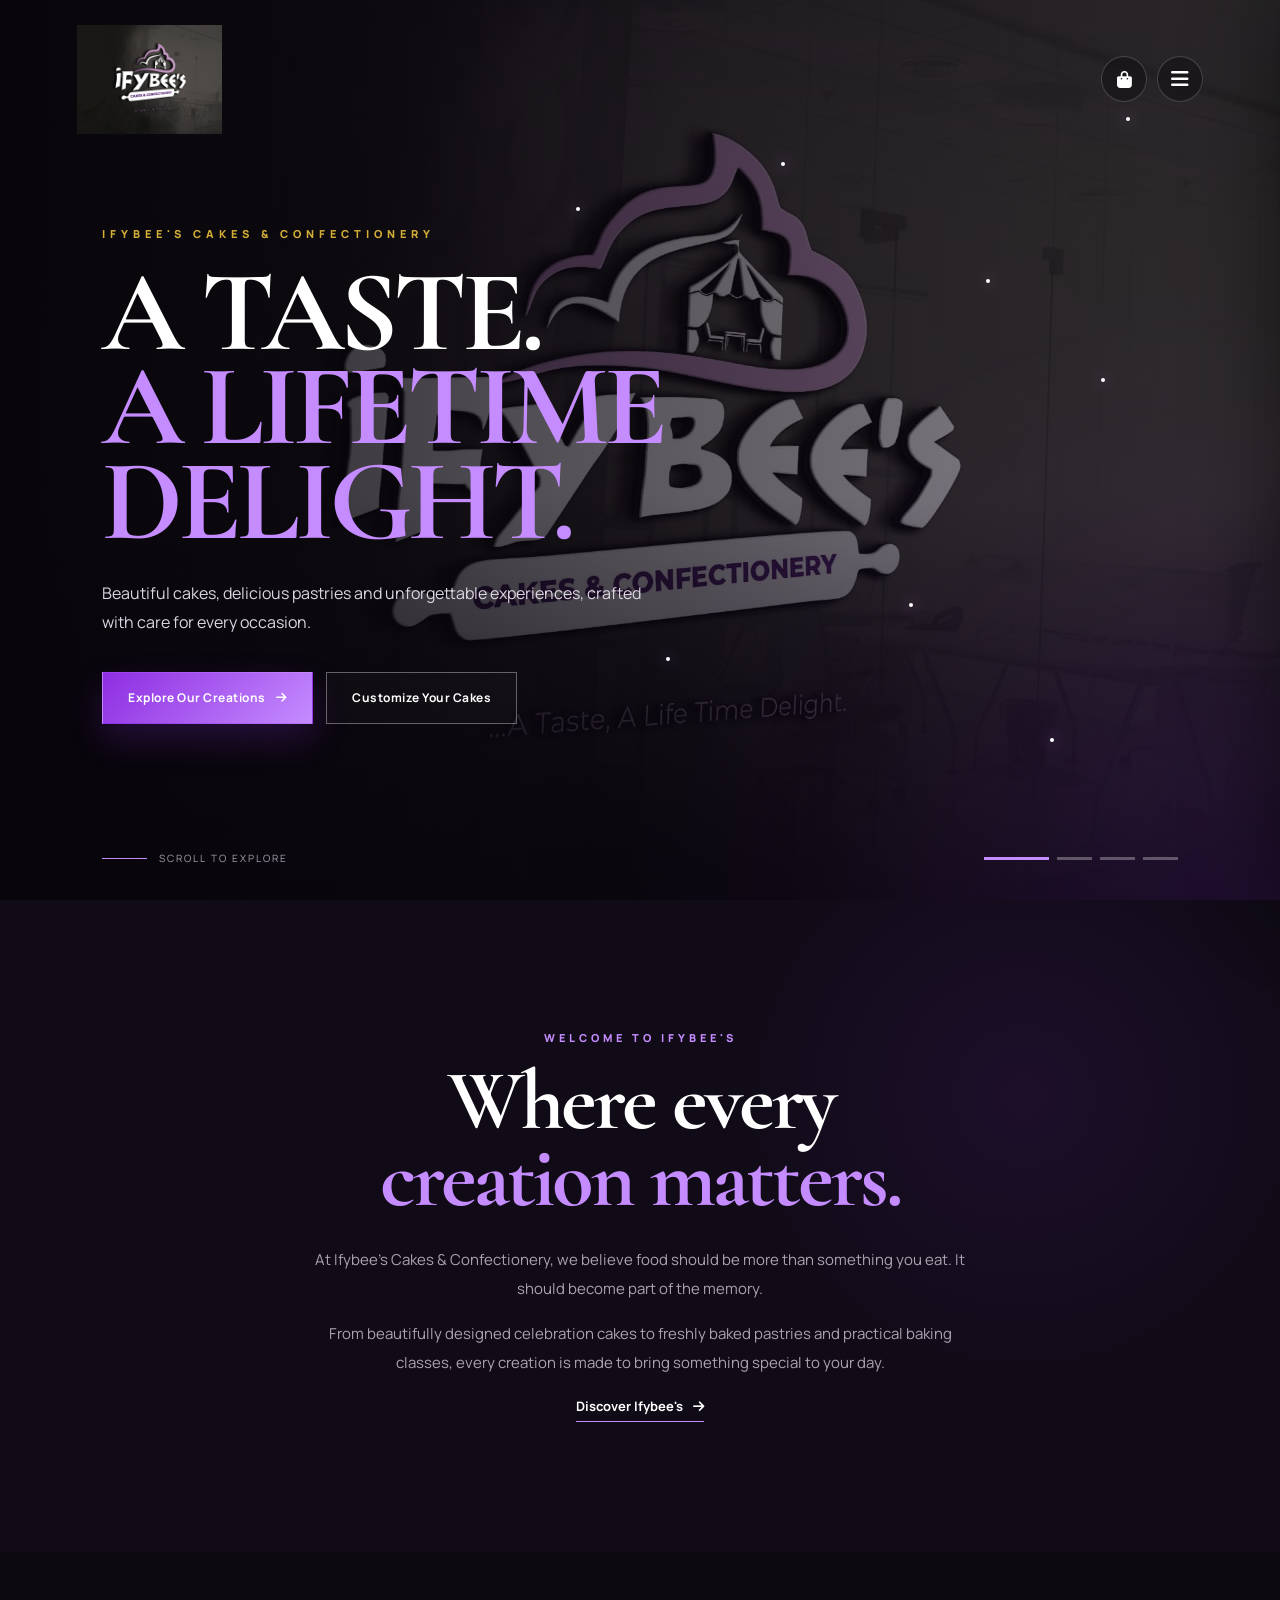
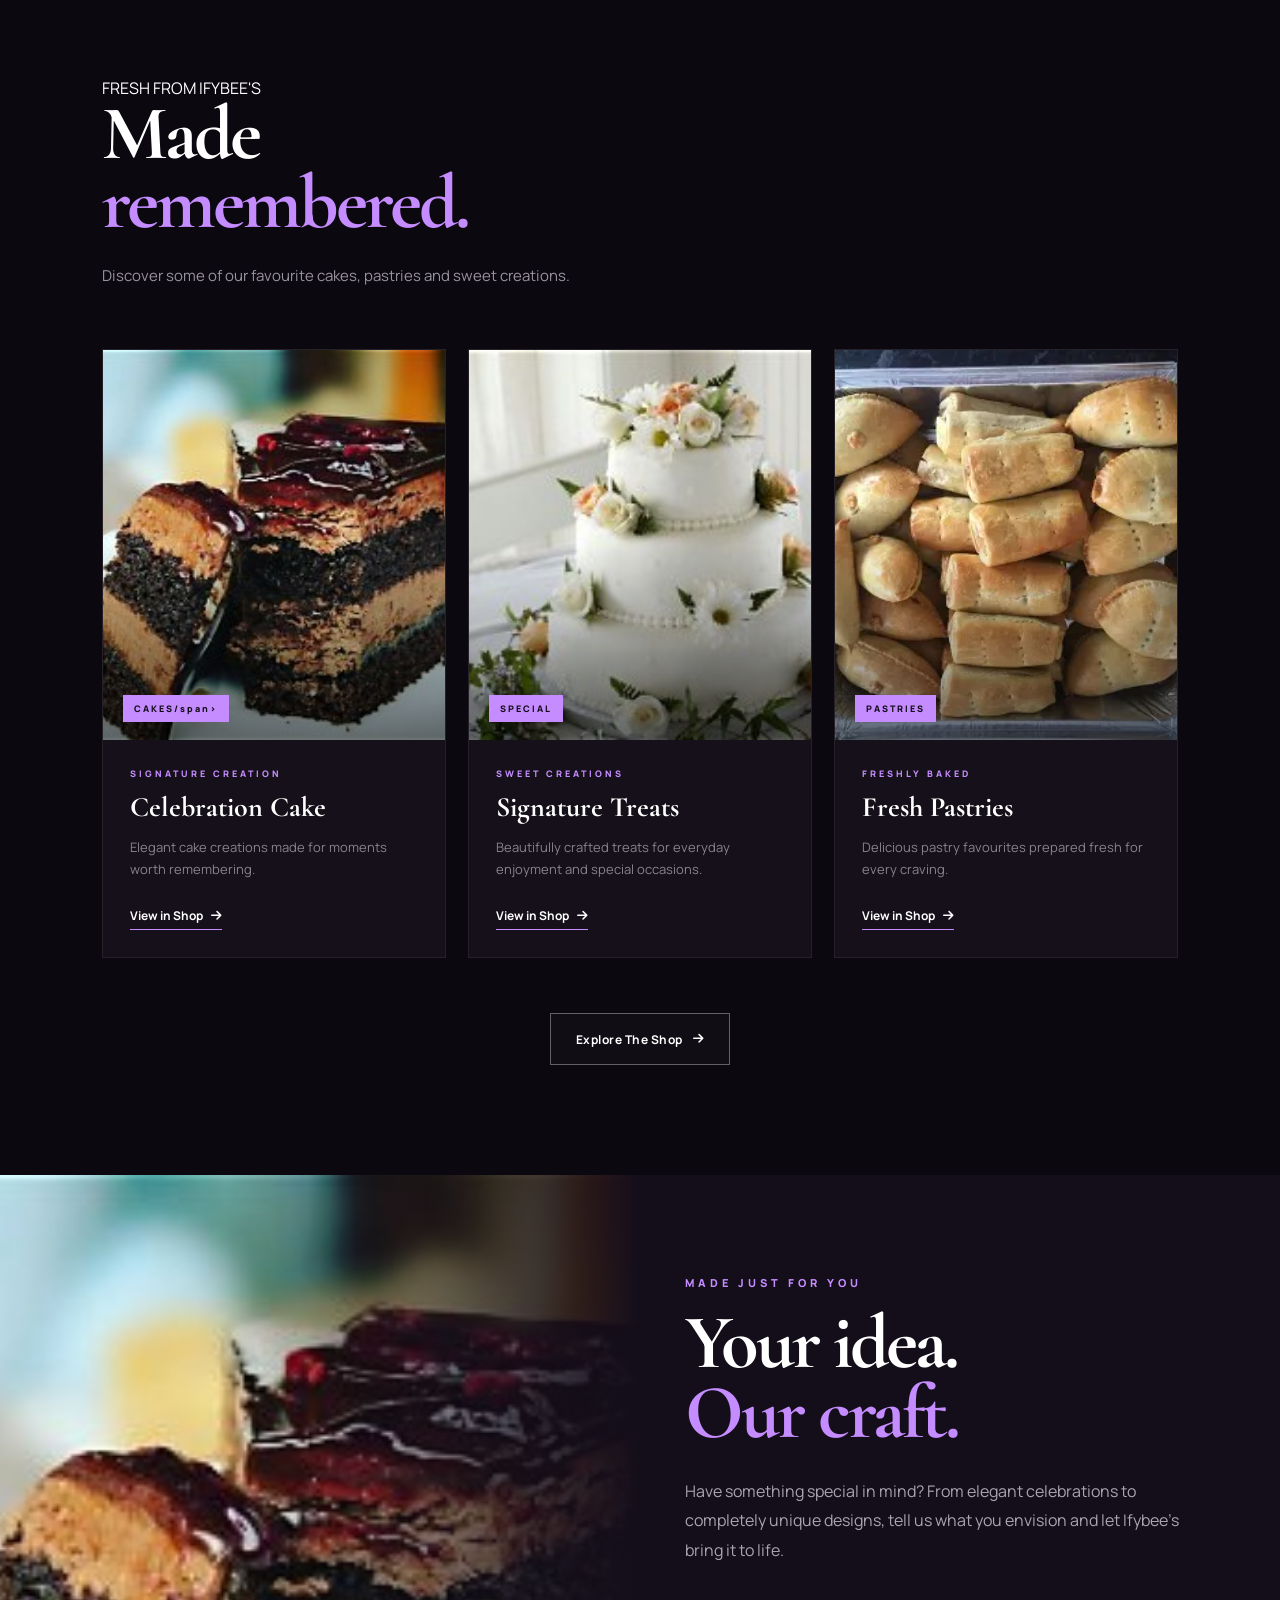
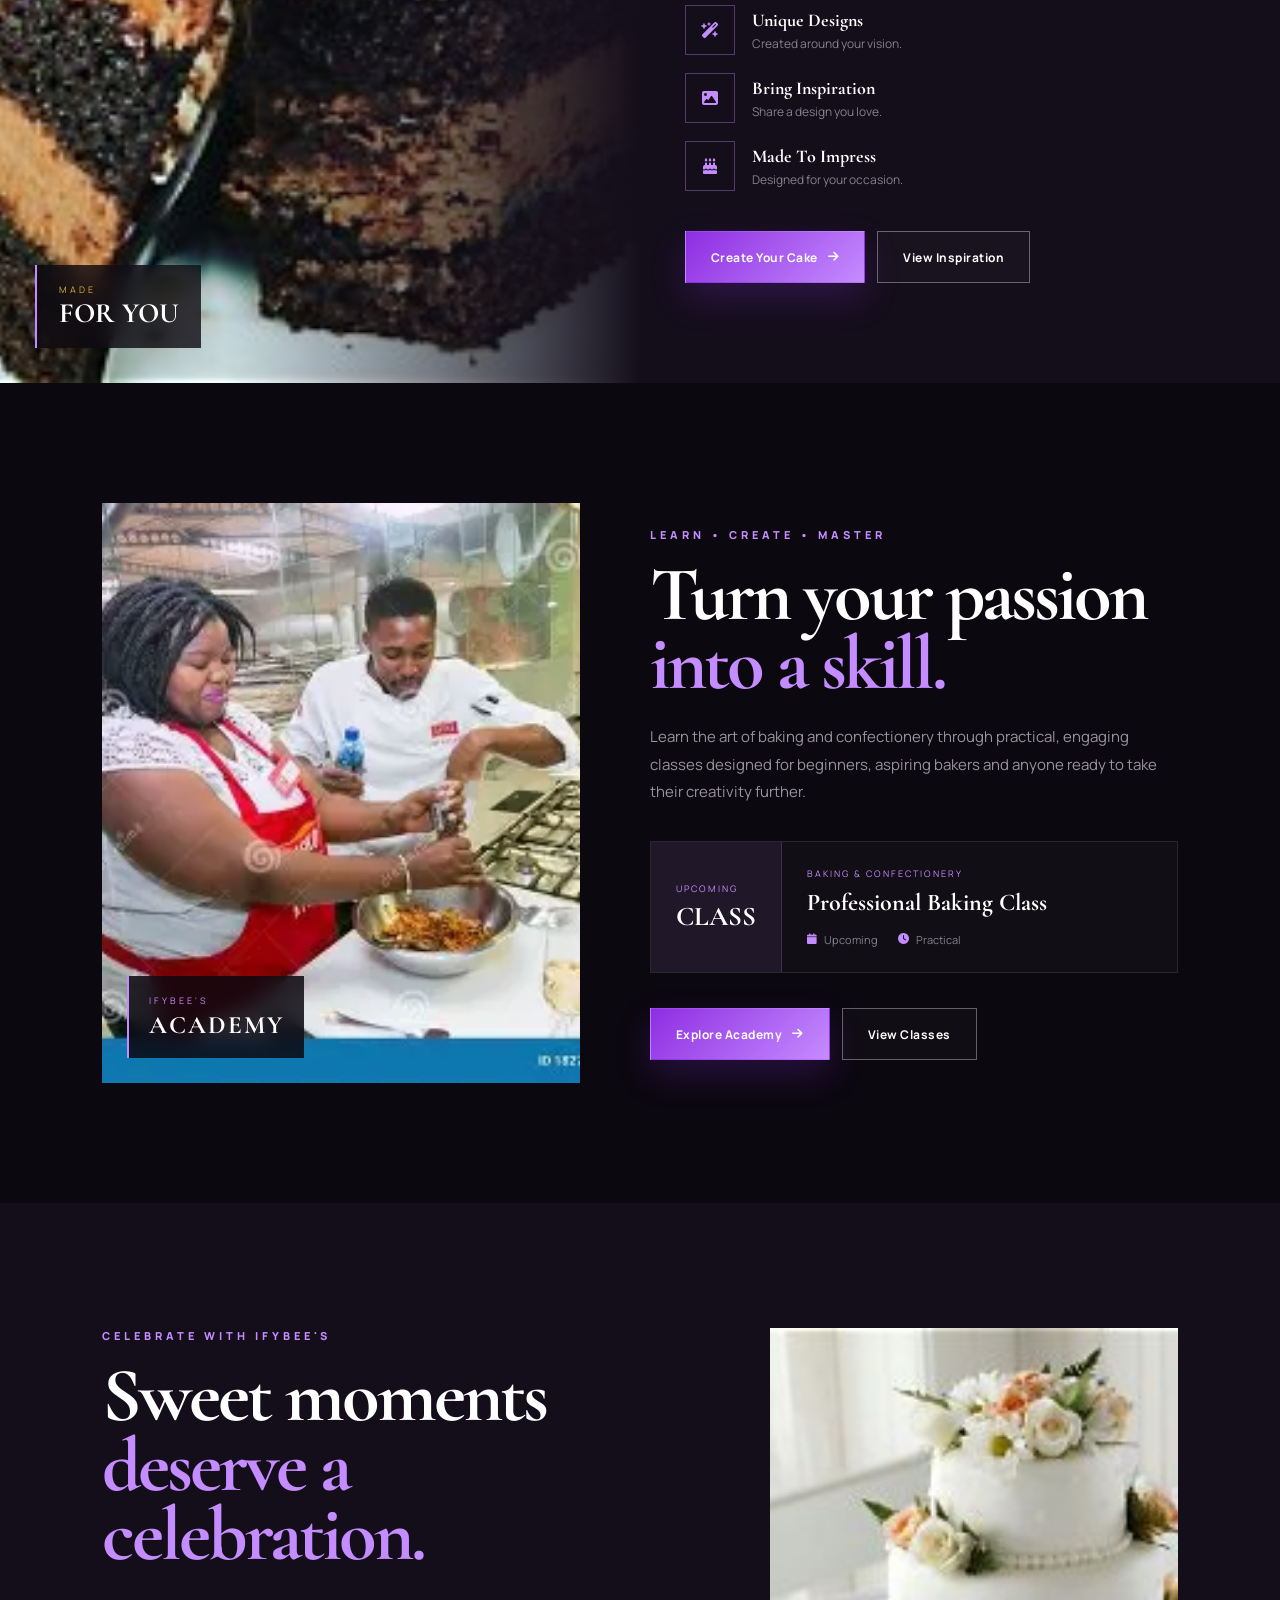
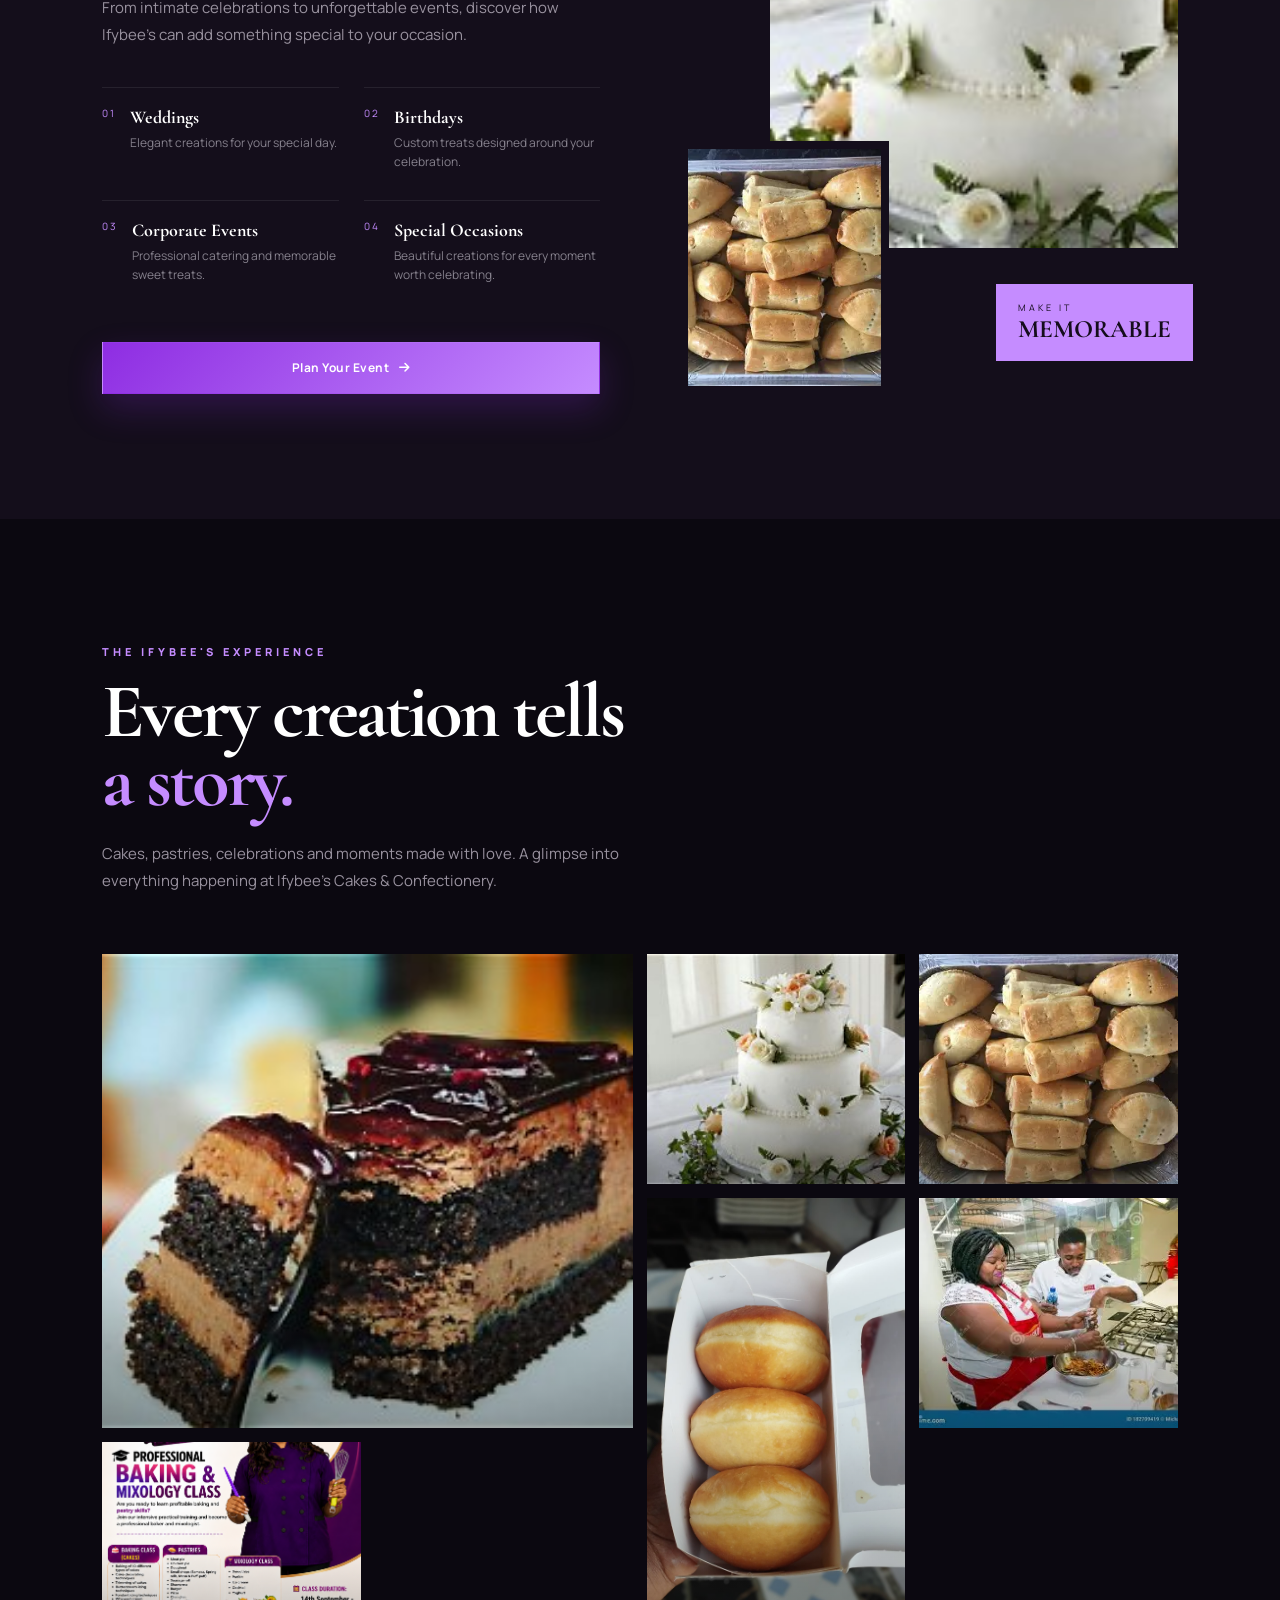
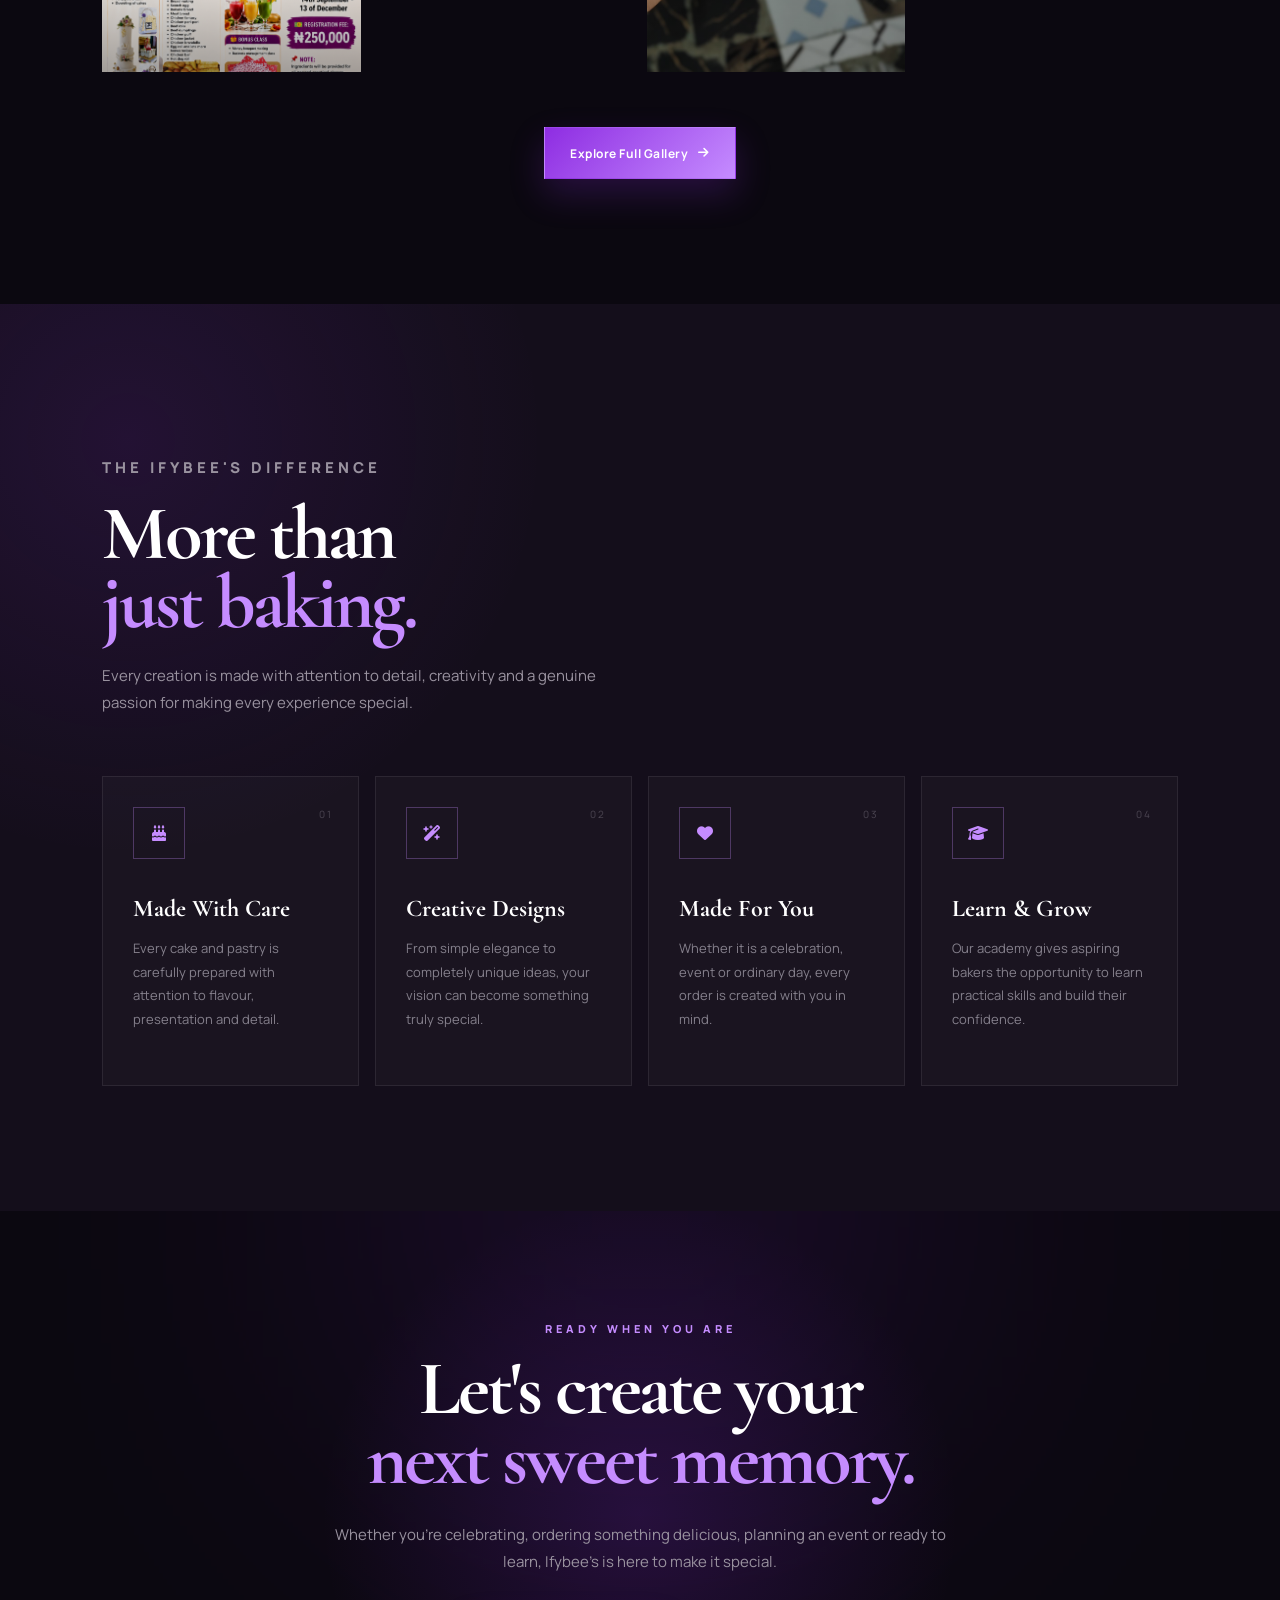
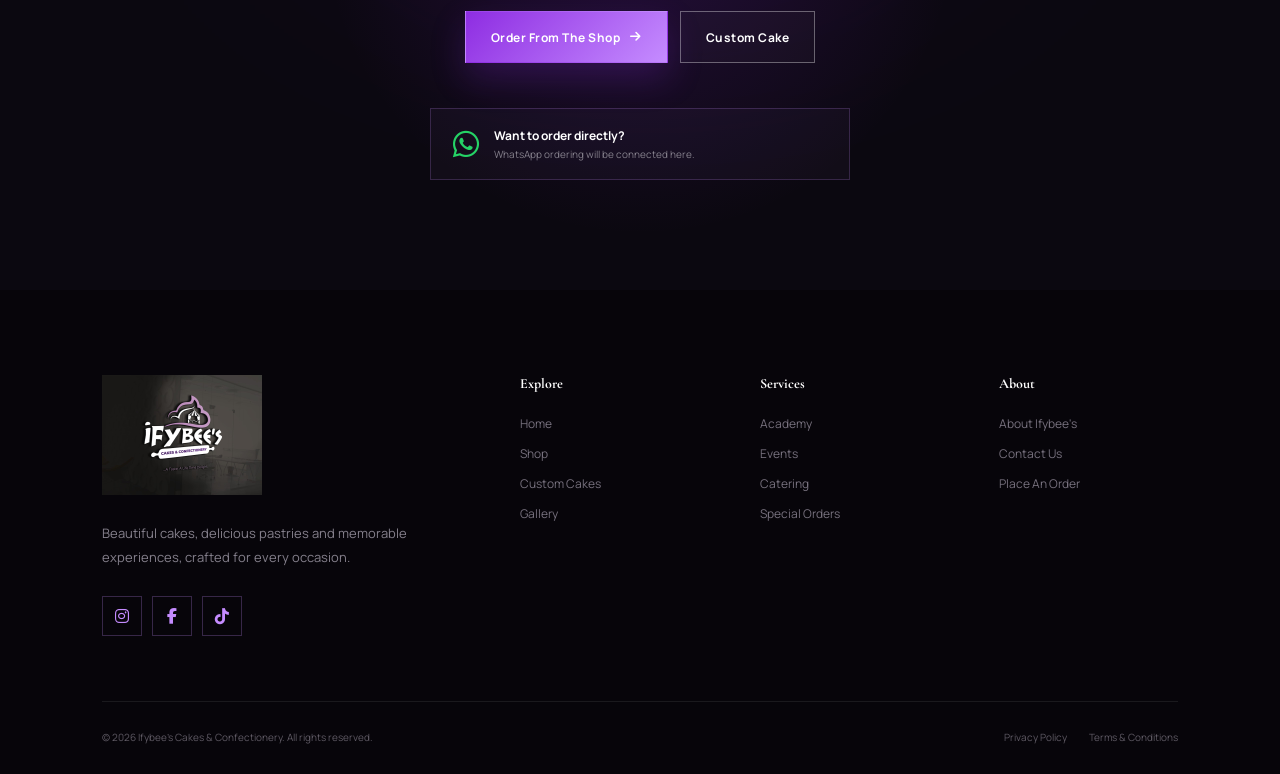
==== index.html @ c3cdbb38 "Update structural arrangemet of ifybee cakes website" ====
<!DOCTYPE html>
<html lang="en">

<head>
    <meta charset="UTF-8">
    <meta name="viewport" content="width=device-width, initial-scale=1.0">

    <meta name="description"
        content="Ifybee's Cakes & Confectionery — beautiful cakes, pastries, custom creations, events and baking education.">

    <title>Ifybee's Cakes & Confectionery</title>

    <link rel="preconnect" href="https://fonts.googleapis.com">
    <link rel="preconnect" href="https://fonts.gstatic.com" crossorigin>

    <link
        href="https://fonts.googleapis.com/css2?family=Cormorant+Garamond:wght@500;600;700&family=Manrope:wght@400;500;600;700;800&display=swap"
        rel="stylesheet">

    <link rel="stylesheet" href="https://cdnjs.cloudflare.com/ajax/libs/font-awesome/6.5.2/css/all.min.css">

    <link rel="stylesheet" href="../css/Homepage.css">
</head>

<body>

    <header class="navbar">

        <a href="Homepage.html" class="logo" aria-label="Ifybee's Cakes & Confectionery">
            <img src="../IMAGES/ifybeeslogo.jpg" alt="Ifybee's Cakes & Confectionery logo">
        </a>


        <div class="nav-actions">
            <button class="cart-button" type="button" aria-label="Shopping cart" title="Shopping cart">
                <i class="fa-solid fa-bag-shopping" aria-hidden="true">
                    


                </i>
            </button>

            <button class="menu-button" type="button" aria-label="Open navigation menu" aria-expanded="false"
                aria-controls="site-menu">
                <i class="fa-solid fa-bars" aria-hidden="true"></i>
            </button>

        </div>
    </header>


    <div class="menu-overlay" aria-hidden="true"></div>
    <aside class="side-menu" id="site-menu" aria-hidden="true">
        <div class="side-menu-header">
            <div>
                <span class="menu-small-title">IFYBEE'S</span>
                <span class="menu-title">MENU</span>
            </div>

            <button class="close-menu" type="button" aria-label="Close navigation menu">
                <i class="fa-solid fa-xmark" aria-hidden="true"></i>
            </button>

        </div>


        <nav class="side-menu-links" aria-label="Main navigation">

            <a href="shop.html">Shop</a>
            <a href="customcakes.html">Custom Cakes</a>
            <a href="academy.html">Academy</a>
            <a href="events.html">Events</a>
            <a href="gallery.html">Gallery</a>
            <a href="about.html">About</a>

        </nav>


        <div class="side-menu-footer">
            <p>
                Something beautiful is waiting for you.
            </p>
            <a href="shop.html" class="menu-order-button">Order Something Special
                <i class="fa-solid fa-arrow-right"></i></a>
        </div>

    </aside>

    <main>
        <!-- IFYBEE'S HERO SECTION IMAGE SLIDESHOW -->
        <section class="hero">
            <div class="hero-slides" aria-hidden="true">
                <div class="hero-slide slide-one active"></div>
                <div class="hero-slide slide-two"></div>
                <div class="hero-slide slide-three"></div>
                <div class="hero-slide slide-four"></div>
            </div>

            <div class="hero-overlay"></div>
            <div class="hero-glow"></div>

            <div class="hero-sparkles" aria-hidden="true">
                <span></span>
                <span></span>
                <span></span>
                <span></span>
                <span></span>
                <span></span>
                <span></span>
                <span></span>
            </div>

            <div class="hero-content">
                <p class="hero-label">
                    IFYBEE'S CAKES & CONFECTIONERY
                </p>
                <h1>
                    A Taste.
                    <span>A Lifetime Delight.</span>
                </h1>
                <p class="hero-description">
                    Beautiful cakes, delicious pastries and unforgettable
                    experiences, crafted with care for every occasion.
                </p>

                <div class="hero-buttons">
                    <a href="gallery.html" class="btn btn-primary">Explore Our Creations
                        <i class="fa-solid fa-arrow-right"></i>
                    </a>
                    <a href="customcakes.html" class="btn btn-outline">
                        Customize Your Cakes
                    </a>
                </div>
            </div>

            <div class="hero-bottom">
                <div class="hero-scroll">
                    <span class="scroll-line"></span>
                    <span>Scroll to explore</span>
                </div>

                <div class="hero-navigation" aria-label="Hero slideshow controls">
                    <button class="slide-dot active" type="button" aria-label="Show slide 1"
                        aria-current="true"></button>
                    <button class="slide-dot" type="button" aria-label="Show slide 2" aria-current="false"></button>
                    <button class="slide-dot" type="button" aria-label="Show slide 3" aria-current="false"></button>
                    <button class="slide-dot" type="button" aria-label="Show slide 4" aria-current="false"></button>
                </div>

            </div>
        </section>


        <section class="intro-section">
            <div class="intro-content reveal-item">
                <p class="section-label"> WELCOME TO IFYBEE'S</p>
                <h2>
                    Where every <span>creation matters.</span></h2>
                <p>At Ifybee's Cakes & Confectionery, we believe food should be more than something you eat.
                    It should become part of the memory.</p>
                <p> From beautifully designed celebration cakes to freshly baked pastries and practical baking classes,
                    every
                    creation is made to bring something special to your day.</p>

                <a href="about.html" class="aboutifybees-link">Discover Ifybee's<i class="fa-solid fa-arrow-right"></i>
                </a>

            </div>

        </section>

        <!-- FEATURED PRODUCTS -->
        <section class="featured-products">
            <div class="fp-heading reveal-item">
                <p class="fp-label">FRESH FROM IFYBEE'S</p>
                <h2>Made<span>remembered.</span></h2>
                <p class="fp-description">
                    Discover some of our favourite cakes, pastries and sweet creations.</p>
            </div>


            <div class="product-grid">

                <article class="product-card reveal-item">

                    <div class="product-image">
                        <img src="../IMAGES/cakes/cake image 3.jpg" alt="Ifybee's celebration cake" loading="lazy">
                        <span class="product-tag">CAKES/span>
                    </div>

                    <div class="product-info">
                        <p class="product-category">SIGNATURE CREATION</p>
                        <h3>Celebration Cake</h3>

                        <p>
                            Elegant cake creations made for moments worth remembering.</p>

                        <a href="shop.html" class="product-link">
                            View in Shop
                            <i class="fa-solid fa-arrow-right"></i>
                        </a>
                    </div>
                </article>


                <article class="product-card reveal-item">
                    <div class="product-image">
                        <img src="../IMAGES/slide/background cake.jpg" alt="Ifybee's cake creation" loading="lazy">
                        <span class="product-tag">SPECIAL</span>
                    </div>

                    <div class="product-info">
                        <p class="product-category">SWEET CREATIONS</p>
                        <h3> Signature Treats </h3>
                        <p>Beautifully crafted treats for everyday enjoyment and special occasions.</p>

                        <a href="shop.html" class="product-link">
                            View in Shop
                            <i class="fa-solid fa-arrow-right"></i>
                        </a>

                    </div>

                </article>


                <article class="product-card reveal-item">

                    <div class="product-image">
                        <img src="../IMAGES/pastries/meatpie.webp" alt="Ifybee's meat pie" loading="lazy">
                        <span class="product-tag">PASTRIES </span>
                    </div>

                    <div class="product-info">
 <p class="product-category"> FRESHLY BAKED</p>
                        <h3> Fresh Pastries </h3>
                        <p> Delicious pastry favourites prepared fresh for every craving. </p>

                        <a href="shop.html" class="product-link">
                            View in Shop
                            <i class="fa-solid fa-arrow-right"></i>
                        </a>

                    </div>
                </article>

            </div>

            <div class="center-button reveal-item">
                <a href="shop.html" class="btn btn-outline">
                    Explore The Shop
                    <i class="fa-solid fa-arrow-right"></i>
                </a>

            </div>

        </section>

        <!-- CUSTOM CAKES -->
        <section class="custom-cakes">
            <div class="custom-cakes-image reveal-item">
                <img src="../IMAGES/cakes/cake image 3.jpg" alt="Custom cake by Ifybee's" loading="lazy">
                <div class="image-label">
                    <span>MADE</span>
                    <strong>FOR YOU</strong>
                </div>
            </div>

            <div class="custom-cakes-content reveal-item">
                <p class="section-label"> MADE JUST FOR YOU </p>
                <h2>
                    Your idea.
                    <span>Our craft.</span>
                </h2>
                <p class="custom-cakes-description">
                    Have something special in mind? From elegant celebrations
                    to completely unique designs, tell us what you envision
                    and let Ifybee's bring it to life.
                </p>

                <div class="custom-cakes-features">
                    <div class="custom-feature">
                        <span class="custom-feature-icon">
                            <i class="fa-solid fa-wand-magic-sparkles"></i>
                        </span>

                        <div>
                            <h3>Unique Designs</h3>
                            <p>Created around your vision.</p>
                        </div>

                    </div>

                    <div class="custom-feature">
                        <span class="custom-feature-icon">
                            <i class="fa-solid fa-image"></i>
                        </span>
                        <div>
                            <h3>Bring Inspiration</h3>
                            <p>Share a design you love.</p>
                        </div>

                    </div>
                    <div class="custom-feature">
                        <span class="custom-feature-icon">
                            <i class="fa-solid fa-cake-candles"></i>
                        </span>
                        <div>
                            <h3>Made To Impress</h3>
                            <p>Designed for your occasion.</p>
                        </div>
                    </div>
                </div>

                <div class="custom-cakes-buttons">
                    <a href="customcakes.html" class="btn btn-primary">
                        Create Your Cake
                        <i class="fa-solid fa-arrow-right"></i>
                    </a>
                    <a href="gallery.html" class="btn btn-outline">
                        View Inspiration
                    </a>
                </div>
            </div>
        </section>


        <!-- ACADEMY -->
        <section class="academy-section">
            <div class="academy-image reveal-item">
                <img src="../IMAGES/academy/A.webp" alt="Ifybee's Baking Academy" loading="lazy">
                <div class="academy-image-badge">
                    <span>IFYBEE'S</span>
                    <strong>ACADEMY</strong>
                </div>
            </div>


            <div class="academy-content reveal-item">
                <p class="section-label"> LEARN • CREATE • MASTER </p>
                <h2> Turn your passion
                    <span>into a skill.</span>
                </h2>

                <p class="academy-description">
                    Learn the art of baking and confectionery through
                    practical, engaging classes designed for beginners,
                    aspiring bakers and anyone ready to take their creativity
                    further.
                </p>

                <div class="academy-class">
                    <div class="academy-class-date">
                        <span>UPCOMING</span>
                        <strong>CLASS</strong>
                    </div>

                    <div class="academy-class-info">
                        <p> BAKING & CONFECTIONERY </p>
                        <h3> Professional Baking Class </h3>

                        <div class="academy-class-details">
                            <span> <i class="fa-solid fa-calendar"></i> Upcoming </span>

                            <span> <i class="fa-solid fa-clock"></i> Practical </span>
                        </div>
                    </div>
                </div>

                <div class="academy-buttons">
                    <a href="academy.html" class="btn btn-primary">
                        Explore Academy
                        <i class="fa-solid fa-arrow-right"></i>
                    </a>
                    <a href="academy.html" class="btn btn-outline">
                        View Classes
                    </a>
                </div>
            </div>
        </section>


        <!-- EVENTS -->

        <section class="events-section">
            <div class="events-content reveal-item">
                <p class="section-label"> CELEBRATE WITH IFYBEE'S </p>
                <h2> Sweet moments <span>deserve a celebration.</span> </h2>
                <p class="events-description">
                    From intimate celebrations to unforgettable events,
                    discover how Ifybee's can add something special to your
                    occasion.
                </p>


                <div class="event-types">
                    <div class="event-type">
                        <span class="event-number">01</span>
                        <div>
                            <h3>Weddings</h3>
                            <p>Elegant creations for your special day.</p>
                        </div>
                    </div>

                    <div class="event-type">
                        <span class="event-number">02</span>
                        <div>
                            <h3>Birthdays</h3>
                            <p>Custom treats designed around your celebration.</p>
                        </div>
                    </div>

                    <div class="event-type">
                        <span class="event-number">03</span>
                        <div>
                            <h3>Corporate Events</h3>
                            <p>Professional catering and memorable sweet treats.</p>
                        </div>
                    </div>

                    <div class="event-type">
                        <span class="event-number">04</span>
                        <div>
                            <h3>Special Occasions</h3>
                            <p>Beautiful creations for every moment worth celebrating.</p>
                        </div>
                    </div>
                </div>


                <a href="events.html" class="btn btn-primary">
                    Plan Your Event
                    <i class="fa-solid fa-arrow-right"></i>
                </a>
            </div>

            <div class="events-visual reveal-item">
                <div class="events-image-main">
                    <img src="../IMAGES/slide/background cake.jpg" alt="Ifybee's celebration cake" loading="lazy">
                </div>

                <div class="events-image-small">
                    <img src="../IMAGES/pastries/meatpie.webp" alt="Ifybee's pastry" loading="lazy">
                </div>


                <div class="events-accent">

                    <span>MAKE IT</span>

                    <strong>MEMORABLE</strong>

                </div>

            </div>

        </section>


        <!-- GALLERY -->

        <section class="gallery-section">

            <div class="gallery-heading reveal-item">

                <p class="section-label">
                    THE IFYBEE'S EXPERIENCE
                </p>

                <h2>
                    Every creation tells
                    <span>a story.</span>
                </h2>

                <p class="gallery-description">
                    Cakes, pastries, celebrations and moments made with love.
                    A glimpse into everything happening at Ifybee's Cakes &
                    Confectionery.
                </p>

            </div>


            <div class="gallery-grid">

                <div class="gallery-card gallery-large reveal-item">

                    <img src="../IMAGES/cakes/cake image 3.jpg" alt="Ifybee's cake creation" loading="lazy">

                </div>


                <div class="gallery-card reveal-item">

                    <img src="../IMAGES/slide/background cake.jpg" alt="Ifybee's cake" loading="lazy">

                </div>


                <div class="gallery-card reveal-item">

                    <img src="../IMAGES/pastries/meatpie.webp" alt="Ifybee's meat pie" loading="lazy">

                </div>


                <div class="gallery-card gallery-tall reveal-item">

                    <img src="../IMAGES/pastries/IMG-20260720-WA0073.jpg" alt="Ifybee's pastry creation" loading="lazy">

                </div>


                <div class="gallery-card reveal-item">

                    <img src="../IMAGES/academy/A.webp" alt="Ifybee's Baking Academy" loading="lazy">

                </div>


                <div class="gallery-card reveal-item">

                    <img src="../IMAGES/academy/file_000000003fd08246ad0846f3a525e5c6.png" alt="Ifybee's Academy"
                        loading="lazy">

                </div>

            </div>


            <div class="center-button reveal-item">

                <a href="gallery.html" class="btn btn-primary">
                    Explore Full Gallery
                    <i class="fa-solid fa-arrow-right"></i>
                </a>

            </div>

        </section>


        <!-- WHY IFYBEE'S -->

        <section class="why-section">

            <div class="why-heading reveal-item">

                <p class="section-label">
                    THE IFYBEE'S DIFFERENCE
                </p>

                <h2>
                    More than
                    <span>just baking.</span>
                </h2>

                <p>
                    Every creation is made with attention to detail,
                    creativity and a genuine passion for making every
                    experience special.
                </p>

            </div>


            <div class="why-features">

                <article class="why-card reveal-item">

                    <div class="why-card-icon">
                        <i class="fa-solid fa-cake-candles"></i>
                    </div>

                    <span class="why-card-number">01</span>

                    <h3>Made With Care</h3>

                    <p>
                        Every cake and pastry is carefully prepared with
                        attention to flavour, presentation and detail.
                    </p>

                </article>


                <article class="why-card reveal-item">

                    <div class="why-card-icon">
                        <i class="fa-solid fa-wand-magic-sparkles"></i>
                    </div>

                    <span class="why-card-number">02</span>

                    <h3>Creative Designs</h3>

                    <p>
                        From simple elegance to completely unique ideas,
                        your vision can become something truly special.
                    </p>

                </article>


                <article class="why-card reveal-item">

                    <div class="why-card-icon">
                        <i class="fa-solid fa-heart"></i>
                    </div>

                    <span class="why-card-number">03</span>

                    <h3>Made For You</h3>

                    <p>
                        Whether it is a celebration, event or ordinary day,
                        every order is created with you in mind.
                    </p>

                </article>


                <article class="why-card reveal-item">

                    <div class="why-card-icon">
                        <i class="fa-solid fa-graduation-cap"></i>
                    </div>

                    <span class="why-card-number">04</span>

                    <h3>Learn & Grow</h3>

                    <p>
                        Our academy gives aspiring bakers the opportunity to
                        learn practical skills and build their confidence.
                    </p>

                </article>

            </div>

        </section>


        <!-- WHATSAPP CTA -->

        <section class="order-cta">

            <div class="cta-glow"></div>

            <div class="cta-content reveal-item">

                <p class="section-label">
                    READY WHEN YOU ARE
                </p>

                <h2>
                    Let's create your
                    <span>next sweet memory.</span>
                </h2>

                <p>
                    Whether you're celebrating, ordering something delicious,
                    planning an event or ready to learn, Ifybee's is here to
                    make it special.
                </p>


                <div class="cta-buttons">

                    <a href="shop.html" class="btn btn-primary">
                        Order From The Shop
                        <i class="fa-solid fa-arrow-right"></i>
                    </a>

                    <a href="customcakes.html" class="btn btn-outline">
                        Custom Cake
                    </a>

                </div>


                <div class="whatsapp-placeholder">

                    <i class="fa-brands fa-whatsapp"></i>

                    <div>
                        <strong>Want to order directly?</strong>
                        <span>WhatsApp ordering will be connected here.</span>
                    </div>

                </div>

            </div>

        </section>

    </main>


    <!-- FOOTER -->

    <footer class="site-footer">

        <div class="footer-main">

            <div class="footer-brand">

                <a href="Homepage.html" class="footer-logo">

                    <img src="../IMAGES/ifybeeslogo.jpg" alt="Ifybee's Cakes & Confectionery">

                </a>

                <p>
                    Beautiful cakes, delicious pastries and memorable
                    experiences, crafted for every occasion.
                </p>


                <div class="footer-socials">

                    <a href="#" aria-label="Instagram" title="Instagram">

                        <i class="fa-brands fa-instagram"></i>

                    </a>

                    <a href="#" aria-label="Facebook" title="Facebook">

                        <i class="fa-brands fa-facebook-f"></i>

                    </a>

                    <a href="#" aria-label="TikTok" title="TikTok">

                        <i class="fa-brands fa-tiktok"></i>

                    </a>

                </div>

            </div>


            <div class="footer-column">

                <h3>Explore</h3>

                <a href="Homepage.html">Home</a>
                <a href="shop.html">Shop</a>
                <a href="customcakes.html">Custom Cakes</a>
                <a href="gallery.html">Gallery</a>

            </div>


            <div class="footer-column">

                <h3>Services</h3>

                <a href="academy.html">Academy</a>
                <a href="events.html">Events</a>
                <a href="events.html">Catering</a>
                <a href="customcakes.html">Special Orders</a>

            </div>


            <div class="footer-column">

                <h3>About</h3>

                <a href="about.html">About Ifybee's</a>
                <a href="about.html">Contact Us</a>
                <a href="customcakes.html">Place An Order</a>

            </div>

        </div>


        <div class="footer-bottom">

            <p>
                © 2026 Ifybee's Cakes & Confectionery.
                All rights reserved.
            </p>

            <div class="footer-legal">

                <a href="#">Privacy Policy</a>

                <a href="#">Terms & Conditions</a>

            </div>

        </div>

    </footer>


    <script src="../JS/Homepage.js"></script>

</body>

</html>
---- css/Homepage.css ----
@import url('https://fonts.googleapis.com/css2?family=Cormorant+Garamond:wght@500;600;700&family=Manrope:wght@400;500;600;700;800&display=swap');

* {
    margin: 0;
    padding: 0;
    box-sizing: border-box;
}

body {
    font-family: "Manrope", sans-serif;
    color: #ffffff;
    overflow-x: hidden;
}

body.menu-open {
    overflow: hidden;
}

img {
    max-width: 100%;
}

a {
    color: inherit;
}

button {
    font: inherit;
}

button,
a {
    -webkit-tap-highlight-color: transparent;
}

::selection {
    background: #a855f7;
    color: #ffffff;
}


/* =========================
   NAVBAR
========================= */

.navbar {
    position: absolute;
    top: 0;
    left: 0;
    width: 100%;
    padding: 25px 6%;
    display: flex;
    align-items: center;
    justify-content: space-between;
    z-index: 50;
    transition: 0.35s ease;
}

.navbar.scrolled {
    position: fixed;
    background:transparent;
    border-bottom: 1px solid rgba(197, 140, 255, 0.15);
}

.logo {
    display: inline-flex;
    align-items: center;
    text-decoration: none;
}

.logo img {
    display: block;
    width: 145px;
    height: auto;
}

.nav-actions {
    display: flex;
    align-items: center;
    gap: 10px;
}

.cart-button,
.menu-button {
    width: 46px;
    height: 46px;
    display: flex;
    align-items: center;
    justify-content: center;
    border: 1px solid rgba(255, 255, 255, 0.2);
    border-radius: 50%;
    background: rgba(10, 7, 14, 0.35);
    color: #ffffff;
    cursor: pointer;
    transition: 0.3s ease;
    backdrop-filter: blur(10px);
}

.cart-button:hover,
.menu-button:hover {
    color: #c58cff;
    border-color: #c58cff;
    transform: translateY(-2px);
}

.cart-button i {
    font-size: 17px;
}

.menu-button i {
    font-size: 20px;
}

.cart-sidebar {
    position: fixed;
    top: 0;
    right: -400px;

    width: 380px;
    height: 100vh;

    background: white;
    z-index: 10;

    padding: 25px;

    display: flex;
    flex-direction: column;

    transition: right 0.3s ease;
}

.cart-sidebar.open {
    right: 0;
}

.cart-header {
    display: flex;
    justify-content: space-between;
    align-items: center;

    border-bottom: 1px solid #ddd;
}

#close-cart {
    background: #eee;
}

#cart-container {
    flex: 1;
    overflow-y: auto;
}

.cart-item {
    display: flex;
    justify-content: space-between;
    align-items: center;

    gap: 10px;

    padding: 20px 0;
    border-bottom: 1px solid #eee;
}

.cart-item h4 {
    margin: 0 0 8px;
}

.cart-item p {
    margin: 0;
    color: #666;
}

.quantity {
    display: flex;
    align-items: center;
    gap: 8px;
}

.quantity button {
    padding: 5px 10px;
    background: #eee;
}

.remove-btn {
    background: #e74c3c;
    color: white;
    padding: 7px 10px;
}

.cart-footer {
    border-top: 1px solid #ddd;
    padding-top: 20px;
}

.checkout-btn {
    width: 100%;
    background: #222;
    color: white;
}

/* Overlay */

#overlay {
    position: fixed;
    inset: 0;

    background: rgba(0, 0, 0, 0.4);

    display: none;
    z-index: 5;
}

#overlay.active {
    display: block;
}

/* =========================
   SIDE MENU
========================= */

.menu-overlay {
    position: fixed;
    inset: 0;
    background: rgba(0, 0, 0, 0.72);
    opacity: 0;
    visibility: hidden;
    pointer-events: none;
    z-index: 80;
    transition: 0.4s ease;
    backdrop-filter: blur(5px);
}

.side-menu {
    position: fixed;
    top: 0;
    right: 0;
    width: min(430px, 92vw);
    height: 100vh;
    padding: 35px 40px;
    background:
        radial-gradient(circle at 90% 8%, rgba(197, 140, 255, 0.18), transparent 32%),
        radial-gradient(circle at 10% 90%, rgba(142, 45, 226, 0.12), transparent 30%),
        #171020;
    border-left: 1px solid rgba(197, 140, 255, 0.28);
    box-shadow: -30px 0 80px rgba(0, 0, 0, 0.45);
    transform: translateX(105%);
    transition: transform 0.55s cubic-bezier(0.77, 0, 0.18, 1);
    z-index: 90;
    display: flex;
    flex-direction: column;
    overflow-y: auto;
}

body.menu-open .side-menu {
    transform: translateX(0);
}

body.menu-open .menu-overlay {
    opacity: 1;
    visibility: visible;
    pointer-events: auto;
}

.side-menu-header {
    display: flex;
    align-items: center;
    justify-content: space-between;
    padding-bottom: 28px;
    border-bottom: 1px solid rgba(223, 201, 142, 0.28);
}

.side-menu-header>div {
    display: flex;
    flex-direction: column;
}

.menu-small-title {
    color: #d4af37;
    font-size: 10px;
    font-weight: 800;
    letter-spacing: 4px;
}

.menu-title {
    margin-top: 4px;
    color: #ffffff;
    font-family: "Cormorant Garamond", serif;
    font-size: 35px;
    line-height: 1;
}

.close-menu {
    width: 43px;
    height: 43px;
    border: 1px solid rgba(197, 140, 255, 0.3);
    border-radius: 50%;
    background: rgba(197, 140, 255, 0.06);
    color: #ffffff;
    cursor: pointer;
    transition: 0.3s ease;
}

.close-menu:hover {
    color: #c58cff;
    border-color: #c58cff;
    transform: rotate(90deg);
}

.side-menu-links {
    display: flex;
    flex-direction: column;
    gap: 3px;
    padding: 35px 0;
}

.side-menu-links a {
    position: relative;
    display: flex;
    align-items: center;
    gap: 18px;
    padding: 14px 0;
    color: #f3edf8;
    text-decoration: none;
    font-family: "Cormorant Garamond", serif;
    font-size: 28px;
    font-weight: 600;
    border-bottom: 1px solid rgba(255, 255, 255, 0.045);
    transition: 0.3s ease;
}


.side-menu-links a:hover {
    padding-left: 12px;
    color: #c58cff;
}

.side-menu-footer {
    margin-top: auto;
    padding-top: 25px;
    border-top: 1px solid rgba(223, 201, 142, 0.28);
}

.side-menu-footer p {
    max-width: 270px;
    margin-bottom: 20px;
    color: #9d96a5;
    font-size: 13px;
    line-height: 1.7;
}

.menu-order-button {
    display: inline-flex;
    align-items: center;
    gap: 12px;
    padding: 15px 20px;
    background: linear-gradient(135deg, #8e2de2, #c58cff);
    color: #ffffff;
    text-decoration: none;
    font-size: 12px;
    font-weight: 700;
    transition: 0.3s ease;
}

.menu-order-button:hover {
    transform: translateY(-3px);
    box-shadow: 0 15px 35px rgba(142, 45, 226, 0.3);
}

/* =========================
   HERO
========================= */

.hero {
    position: relative;
    min-height: 100vh;
    display: flex;
    align-items: center;
    padding: 150px 8% 100px;
    overflow: hidden;
    background: #0b0810;
}

.hero-slides {
    position: absolute;
    inset: 0;
}

.hero-slide {
    position: absolute;
    inset: 0;
    background-position: center;
    background-size: cover;
    opacity: 0;
    transform: scale(1.05);
    transition:
        opacity 1.3s ease,
        transform 7s ease;
}

.hero-slide.active {
    opacity: 1;
    transform: scale(1);
}

.slide-one {
    background-image: url("../IMAGES/ifybeeslogo.jpg");
}

.slide-two {
    background-image: url("../IMAGES/cakes/cake image 3.jpg");
}

.slide-three {
    background-image: url("../IMAGES/slide/background cake.jpg");
}

.slide-four {
    background-image: url("../IMAGES/academy/A.webp");
}

.hero-overlay {
    position: absolute;
    inset: 0;
    background:
        linear-gradient(90deg,
            rgba(7, 4, 10, 0.92) 0%,
            rgba(10, 6, 15, 0.7) 43%,
            rgba(10, 6, 15, 0.45) 100%),
        linear-gradient(0deg,
            rgba(7, 4, 10, 0.8),
            transparent 45%);
    z-index: 1;
}

.hero-glow {
    position: absolute;
    width: 500px;
    height: 500px;
    right: -250px;
    bottom: -280px;
    background: #8e2de2;
    filter: blur(180px);
    opacity: 0.25;
    z-index: 1;
}

.hero-sparkles {
    position: absolute;
    inset: 0;
    z-index: 2;
    pointer-events: none;
}

.hero-sparkles span {
    position: absolute;
    width: 4px;
    height: 4px;
    background: #ffffff;
    border-radius: 50%;
    box-shadow: 0 0 15px #c58cff;
    animation: sparkle 3s infinite ease-in-out;
}

.hero-sparkles span:nth-child(1) {
    top: 18%;
    left: 61%;
}

.hero-sparkles span:nth-child(2) {
    top: 31%;
    left: 77%;
    animation-delay: 0.8s;
}

.hero-sparkles span:nth-child(3) {
    top: 67%;
    left: 71%;
    animation-delay: 1.4s;
}

.hero-sparkles span:nth-child(4) {
    top: 23%;
    left: 45%;
    animation-delay: 2s;
}

.hero-sparkles span:nth-child(5) {
    top: 73%;
    left: 52%;
    animation-delay: 0.4s;
}

.hero-sparkles span:nth-child(6) {
    top: 42%;
    left: 86%;
    animation-delay: 1.8s;
}

.hero-sparkles span:nth-child(7) {
    top: 13%;
    left: 88%;
    animation-delay: 2.3s;
}

.hero-sparkles span:nth-child(8) {
    top: 82%;
    left: 82%;
    animation-delay: 1s;
}

@keyframes sparkle {

    0%,
    100% {
        opacity: 0.15;
        transform: scale(0.6);
    }

    50% {
        opacity: 1;
        transform: scale(1.7);
    }
}

.hero-content {
    position: relative;
    z-index: 4;
    max-width: 800px;
}

.hero-label {
    margin-bottom: 25px;
    color: #d4af37;
    font-size: 11px;
    font-weight: 800;
    letter-spacing: 5px;
}

.hero h1 {
    max-width: 900px;
    margin-bottom: 30px;
    color: #ffffff;
    font-size: clamp(60px, 9vw, 125px);
    line-height: 0.82;
    letter-spacing: -5px;
    text-transform: uppercase;
}

.hero h1 span {
    display: block;
    color: #c58cff;
}

.hero-description {
    max-width: 550px;
    margin-bottom: 35px;
    color: #ddd5e2;
    font-size: 16px;
    line-height: 1.8;
}

.hero-buttons {
    display: flex;
    flex-wrap: wrap;
    gap: 13px;
}

.hero-bottom {
    position: absolute;
    left: 8%;
    right: 8%;
    bottom: 35px;
    z-index: 5;
    display: flex;
    align-items: center;
    justify-content: space-between;
}

.hero-scroll {
    display: flex;
    align-items: center;
    gap: 12px;
    color: #aaa2af;
    font-size: 10px;
    text-transform: uppercase;
    letter-spacing: 2px;
}

.scroll-line {
    width: 45px;
    height: 1px;
    background: #c58cff;
}

.hero-navigation {
    display: flex;
    gap: 8px;
}

.slide-dot {
    width: 35px;
    height: 3px;
    border: 0;
    background: rgba(255, 255, 255, 0.3);
    cursor: pointer;
    transition: 0.35s ease;
}

.slide-dot.active {
    width: 65px;
    background: #c58cff;
}


/* =========================
   INTRO
========================= */

.intro-section {
    position: relative;
    min-height: 560px;
    padding: 130px 14%;
    display: flex;
    justify-content: center;
    background:
        radial-gradient(circle at 80% 30%, rgba(142, 45, 226, 0.1), transparent 28%),
        #100b16;
    overflow: hidden;
}

.intro-number {
    position: absolute;
    top: 70px;
    left: 6%;
    color: rgba(197, 140, 255, 0.12);
    font-family: "Cormorant Garamond", serif;
    font-size: 170px;
    line-height: 1;
}

.intro-content {
    max-width: 820px;
    text-align: center;
}

.intro-content h2 {
    margin-bottom: 30px;
    font-size: clamp(50px, 7vw, 85px);
    line-height: 0.9;
    letter-spacing: -3px;
}

.intro-content h2 span {
    display: block;
    color: #c58cff;
}

.intro-content p:not(.section-label) {
    max-width: 650px;
    margin: 0 auto 17px;
    color: #aaa3b0;
    font-size: 15px;
    line-height: 1.9;
}

.intro-content .text-link {
    margin-top: 20px;
}

h1,
h2,
h3,
h4 {
    font-family: "Cormorant Garamond", serif;
}

.section-label {
    margin-bottom: 18px;
    color: #c58cff;
    font-size: 11px;
    font-weight: 800;
    letter-spacing: 4px;
    text-transform: uppercase;
}

.btn {
    min-height: 52px;
    padding: 15px 25px;
    display: inline-flex;
    align-items: center;
    justify-content: center;
    gap: 10px;
    border: 1px solid transparent;
    text-decoration: none;
    font-size: 12px;
    font-weight: 700;
    letter-spacing: 0.5px;
    transition: 0.35s ease;
}

.btn-primary {
    background: linear-gradient(135deg, #8e2de2, #c58cff);
    color: #ffffff;
    box-shadow: 0 15px 35px rgba(142, 45, 226, 0.22);
}

.btn-primary:hover {
    transform: translateY(-3px);
    box-shadow: 0 20px 45px rgba(142, 45, 226, 0.32);
}

.btn-outline {
    border-color: rgba(255, 255, 255, 0.35);
    background: rgba(255, 255, 255, 0.02);
    color: #ffffff;
}

.btn-outline:hover {
    border-color: #c58cff;
    background: rgba(197, 140, 255, 0.1);
    color: #c58cff;
    transform: translateY(-3px);
}

.center-button {
    display: flex;
    justify-content: center;
    margin-top: 55px;
}

.aboutifybees-link {
    display: inline-flex;
    align-items: center;
    gap: 10px;
    color: #ffffff;
    text-decoration: none;
    font-size: 13px;
    font-weight: 700;
    border-bottom: 1px solid #c58cff;
    padding-bottom: 6px;
    transition: 0.3s ease;
}

.aboutifybees-link:hover {
    gap: 15px;
    color: #c58cff;
}


/* =========================
   FEATURED PRODUCTS
========================= */

.featured-products {
    padding: 125px 8% 110px;
    background: #0b0810;
}

.fp-heading {
    max-width: 750px;
    margin-bottom: 60px;
}

.fp-heading h2,
.custom-cakes-content h2,
.academy-content h2,
.events-content h2,
.gallery-heading h2,
.why-heading h2,
.cta-content h2 {
    font-size: clamp(48px, 6vw, 80px);
    line-height: 0.9;
    letter-spacing: -3px;
}

.fp-heading h2 span,
.custom-cakes-content h2 span,
.academy-content h2 span,
.events-content h2 span,
.gallery-heading h2 span,
.why-heading h2 span,
.cta-content h2 span {
    display: block;
    color: #c58cff;
}

.fp-description,
.gallery-description,
.why-heading>p {
    max-width: 550px;
    margin-top: 25px;
    color: #99929f;
    font-size: 15px;
    line-height: 1.8;
}

.product-grid {
    display: grid;
    grid-template-columns: repeat(3, 1fr);
    gap: 22px;
}

.product-card {
    position: relative;
    background: #151019;
    border: 1px solid rgba(255, 255, 255, 0.07);
    overflow: hidden;
    transition: 0.45s ease;
}

.product-card:hover {
    transform: translateY(-9px);
    border-color: rgba(197, 140, 255, 0.45);
    box-shadow: 0 25px 60px rgba(0, 0, 0, 0.28);
}

.product-image {
    position: relative;
    height: 390px;
    overflow: hidden;
}

.product-image::after {
    content: "";
    position: absolute;
    inset: 0;
    background: linear-gradient(0deg, rgba(0, 0, 0, 0.55), transparent 50%);
}

.product-image img {
    width: 100%;
    height: 100%;
    object-fit: cover;
    display: block;
    transition: 0.8s ease;
}

.product-card:hover .product-image img {
    transform: scale(1.06);
}

.product-tag {
    position: absolute;
    left: 20px;
    bottom: 18px;
    z-index: 2;
    padding: 7px 11px;
    background: #c58cff;
    color: #120b18;
    font-size: 9px;
    font-weight: 800;
    letter-spacing: 2px;
}

.product-info {
    padding: 27px;
}

.product-category {
    margin-bottom: 10px;
    color: #c58cff;
    font-size: 9px;
    font-weight: 800;
    letter-spacing: 3px;
}

.product-info h3 {
    margin-bottom: 12px;
    font-size: 28px;
}

.product-info>p:not(.product-category) {
    margin-bottom: 23px;
    color: #89828f;
    font-size: 13px;
    line-height: 1.7;
}

.product-link {
    display: inline-flex;
    align-items: center;
    gap: 8px;
    padding-bottom: 5px;
    color: #ffffff;
    border-bottom: 1px solid #c58cff;
    text-decoration: none;
    font-size: 12px;
    font-weight: 700;
    transition: 0.3s ease;
}

.product-link:hover {
    gap: 14px;
    color: #c58cff;
}


/* =========================
   CUSTOM CAKES
========================= */

.custom-cakes {
    display: grid;
    grid-template-columns: 1fr 1fr;
    min-height: 760px;
    background: #140e1b;
    overflow: hidden;
}

.custom-cakes-image {
    position: relative;
    min-height: 650px;
    overflow: hidden;
}

.custom-cakes-image::after {
    content: "";
    position: absolute;
    inset: 0;
    background: linear-gradient(90deg, transparent 35%, #140e1b 100%);
}

.custom-cakes-image img {
    width: 100%;
    height: 100%;
    object-fit: cover;
    display: block;
    transition: 1s ease;
}

.custom-cakes-image:hover img {
    transform: scale(1.04);
}

.image-label {
    position: absolute;
    left: 35px;
    bottom: 35px;
    z-index: 2;
    padding: 18px 22px;
    background: rgba(11, 8, 16, 0.78);
    border-left: 2px solid #c58cff;
    backdrop-filter: blur(12px);
}

.image-label span {
    display: block;
    color: #d4af37;
    font-size: 9px;
    letter-spacing: 3px;
}

.image-label strong {
    color: #ffffff;
    font-family: "Cormorant Garamond", serif;
    font-size: 28px;
}

.custom-cakes-content {
    display: flex;
    flex-direction: column;
    justify-content: center;
    padding: 100px 10% 100px 7%;
}

.custom-cakes-content h2 {
    margin-bottom: 30px;
}

.custom-cakes-description {
    max-width: 560px;
    margin-bottom: 40px;
    color: #aaa3b0;
    font-size: 16px;
    line-height: 1.85;
}

.custom-cakes-features {
    display: flex;
    flex-direction: column;
    gap: 18px;
    margin-bottom: 40px;
}

.custom-feature {
    display: flex;
    align-items: center;
    gap: 17px;
}

.custom-feature-icon {
    width: 50px;
    height: 50px;
    flex-shrink: 0;
    display: flex;
    align-items: center;
    justify-content: center;
    border: 1px solid rgba(197, 140, 255, 0.35);
    color: #c58cff;
}

.custom-feature h3 {
    margin-bottom: 4px;
    font-size: 18px;
}

.custom-feature p {
    color: #85808c;
    font-size: 12px;
}

.custom-cakes-buttons {
    display: flex;
    flex-wrap: wrap;
    gap: 12px;
}


/* =========================
   ACADEMY
========================= */

.academy-section {
    display: grid;
    grid-template-columns: 0.95fr 1.05fr;
    gap: 70px;
    padding: 120px 8%;
    background: #0b0810;
}

.academy-image {
    position: relative;
    min-height: 580px;
    overflow: hidden;
}

.academy-image::after {
    content: "";
    position: absolute;
    inset: 0;
    background: linear-gradient(135deg, rgba(197, 140, 255, 0.18), transparent 55%);
}

.academy-image img {
    width: 100%;
    height: 100%;
    object-fit: cover;
    display: block;
    transition: 0.8s ease;
}

.academy-image:hover img {
    transform: scale(1.04);
}

.academy-image-badge {
    position: absolute;
    left: 25px;
    bottom: 25px;
    z-index: 2;
    padding: 18px 20px;
    background: rgba(11, 8, 16, 0.84);
    border-left: 2px solid #c58cff;
    backdrop-filter: blur(10px);
}

.academy-image-badge span {
    display: block;
    margin-bottom: 3px;
    color: #c58cff;
    font-size: 9px;
    letter-spacing: 3px;
}

.academy-image-badge strong {
    font-family: "Cormorant Garamond", serif;
    font-size: 25px;
    letter-spacing: 2px;
}

.academy-content {
    display: flex;
    flex-direction: column;
    justify-content: center;
}

.academy-content h2 {
    margin-bottom: 25px;
}

.academy-description {
    max-width: 580px;
    margin-bottom: 35px;
    color: #99929f;
    font-size: 15px;
    line-height: 1.85;
}

.academy-class {
    display: flex;
    margin-bottom: 35px;
    border: 1px solid rgba(255, 255, 255, 0.1);
    background: rgba(255, 255, 255, 0.025);
}

.academy-class-date {
    min-width: 125px;
    padding: 25px;
    display: flex;
    flex-direction: column;
    justify-content: center;
    background: rgba(197, 140, 255, 0.08);
    border-right: 1px solid rgba(197, 140, 255, 0.2);
}

.academy-class-date span {
    color: #c58cff;
    font-size: 9px;
    letter-spacing: 2px;
}

.academy-class-date strong {
    margin-top: 5px;
    font-family: "Cormorant Garamond", serif;
    font-size: 27px;
}

.academy-class-info {
    padding: 25px;
}

.academy-class-info>p {
    margin-bottom: 8px;
    color: #c58cff;
    font-size: 9px;
    letter-spacing: 2px;
}

.academy-class-info h3 {
    margin-bottom: 15px;
    font-size: 24px;
}

.academy-class-details {
    display: flex;
    flex-wrap: wrap;
    gap: 20px;
    color: #85808c;
    font-size: 11px;
}

.academy-class-details span {
    display: inline-flex;
    align-items: center;
    gap: 7px;
}

.academy-class-details i {
    color: #c58cff;
}

.academy-buttons {
    display: flex;
    flex-wrap: wrap;
    gap: 12px;
}


/* =========================
   EVENTS
========================= */

.events-section {
    display: grid;
    grid-template-columns: 1fr 1fr;
    gap: 80px;
    padding: 125px 8%;
    background: #140e1b;
}

.events-content {
    display: flex;
    flex-direction: column;
    justify-content: center;
}

.events-content h2 {
    margin-bottom: 25px;
}

.events-description {
    max-width: 560px;
    margin-bottom: 38px;
    color: #99929f;
    font-size: 15px;
    line-height: 1.85;
}

.event-types {
    display: grid;
    grid-template-columns: repeat(2, 1fr);
    gap: 10px 25px;
    margin-bottom: 40px;
}

.event-type {
    display: flex;
    gap: 14px;
    padding: 18px 0;
    border-top: 1px solid rgba(255, 255, 255, 0.08);
}

.event-number {
    color: #c58cff;
    font-size: 10px;
    letter-spacing: 2px;
}

.event-type h3 {
    margin-bottom: 5px;
    font-size: 18px;
}

.event-type p {
    color: #85808c;
    font-size: 12px;
    line-height: 1.6;
}

.events-visual {
    position: relative;
    min-height: 650px;
}

.events-image-main {
    position: absolute;
    top: 0;
    right: 0;
    width: 82%;
    height: 78%;
    overflow: hidden;
}

.events-image-main img {
    width: 100%;
    height: 100%;
    object-fit: cover;
    transition: 0.8s ease;
}

.events-visual:hover .events-image-main img {
    transform: scale(1.04);
}

.events-image-small {
    position: absolute;
    left: 0;
    bottom: 0;
    width: 42%;
    height: 38%;
    border: 8px solid #140e1b;
    overflow: hidden;
}

.events-image-small img {
    width: 100%;
    height: 100%;
    object-fit: cover;
}

.events-accent {
    position: absolute;
    right: -15px;
    bottom: 5%;
    padding: 17px 22px;
    background: #c58cff;
    color: #150d1c;
}

.events-accent span {
    display: block;
    font-size: 9px;
    letter-spacing: 3px;
}

.events-accent strong {
    font-family: "Cormorant Garamond", serif;
    font-size: 25px;
}


/* =========================
   GALLERY
========================= */

.gallery-section {
    padding: 125px 8%;
    background: #0b0810;
}

.gallery-heading {
    max-width: 700px;
    margin-bottom: 60px;
}

.gallery-grid {
    display: grid;
    grid-template-columns: repeat(4, 1fr);
    grid-auto-rows: 230px;
    gap: 14px;
}

.gallery-card {
    position: relative;
    overflow: hidden;
    background: #151019;
}

.gallery-card::after {
    content: "";
    position: absolute;
    inset: 0;
    background: linear-gradient(0deg, rgba(0, 0, 0, 0.35), transparent 55%);
    pointer-events: none;
}

.gallery-large {
    grid-column: span 2;
    grid-row: span 2;
}

.gallery-tall {
    grid-row: span 2;
}

.gallery-card img {
    width: 100%;
    height: 100%;
    display: block;
    object-fit: cover;
    transition: 0.8s ease;
}

.gallery-card:hover img {
    transform: scale(1.07);
}


/* =========================
   WHY IFYBEE'S
========================= */

.why-section {
    padding: 125px 8%;
    background:
        radial-gradient(circle at 10% 15%, rgba(142, 45, 226, 0.12), transparent 30%),
        #140e1b;
}

.why-heading {
    max-width: 700px;
    margin-bottom: 60px;
}

.why-features {
    display: grid;
    grid-template-columns: repeat(4, 1fr);
    gap: 16px;
}

.why-card {
    position: relative;
    min-height: 310px;
    padding: 30px;
    border: 1px solid rgba(255, 255, 255, 0.08);
    background: rgba(255, 255, 255, 0.025);
    transition: 0.4s ease;
}

.why-card:hover {
    transform: translateY(-8px);
    border-color: rgba(197, 140, 255, 0.38);
    background: rgba(197, 140, 255, 0.04);
}

.why-card-icon {
    width: 52px;
    height: 52px;
    margin-bottom: 35px;
    display: flex;
    align-items: center;
    justify-content: center;
    border: 1px solid rgba(197, 140, 255, 0.3);
    color: #c58cff;
}

.why-card-number {
    position: absolute;
    top: 30px;
    right: 25px;
    color: #4c4652;
    font-size: 10px;
    letter-spacing: 2px;
}

.why-card h3 {
    margin-bottom: 14px;
    font-size: 24px;
}

.why-card p {
    color: #85808c;
    font-size: 13px;
    line-height: 1.8;
}


/* =========================
   REVEAL ANIMATION
========================= */

.reveal-item {
    opacity: 0;
    transform: translateY(45px);
    transition:
        opacity 0.8s ease,
        transform 0.8s ease;
}

.reveal-item.visible {
    opacity: 1;
    transform: translateY(0);
}


/* =========================
   CTA
========================= */

.order-cta {
    position: relative;
    min-height: 650px;
    padding: 110px 8%;
    display: flex;
    align-items: center;
    justify-content: center;
    text-align: center;
    overflow: hidden;
    background:
        radial-gradient(circle at 50% 45%, rgba(142, 45, 226, 0.18), transparent 43%),
        #0b0810;
}

.cta-glow {
    position: absolute;
    width: 450px;
    height: 450px;
    top: -250px;
    left: 50%;
    transform: translateX(-50%);
    background: #8e2de2;
    filter: blur(170px);
    opacity: 0.18;
}

.cta-content {
    position: relative;
    z-index: 2;
    max-width: 850px;
}

.cta-content h2 {
    margin-bottom: 28px;
}

.cta-content>p:not(.section-label) {
    max-width: 620px;
    margin: 0 auto 35px;
    color: #99929f;
    font-size: 15px;
    line-height: 1.85;
}

.cta-buttons {
    display: flex;
    justify-content: center;
    flex-wrap: wrap;
    gap: 12px;
}

.whatsapp-placeholder {
    max-width: 420px;
    margin: 45px auto 0;
    padding: 18px 22px;
    display: flex;
    align-items: center;
    gap: 15px;
    text-align: left;
    border: 1px solid rgba(197, 140, 255, 0.2);
    background: rgba(197, 140, 255, 0.035);
}

.whatsapp-placeholder i {
    color: #25d366;
    font-size: 30px;
}

.whatsapp-placeholder strong,
.whatsapp-placeholder span {
    display: block;
}

.whatsapp-placeholder strong {
    margin-bottom: 3px;
    color: #ffffff;
    font-size: 12px;
}

.whatsapp-placeholder span {
    color: #85808c;
    font-size: 10px;
}


/* =========================
   FOOTER
========================= */

.site-footer {
    padding: 85px 8% 30px;
    background: #07050a;
}

.footer-main {
    display: grid;
    grid-template-columns: 2fr 1fr 1fr 1fr;
    gap: 60px;
    padding-bottom: 65px;
    border-bottom: 1px solid rgba(255, 255, 255, 0.08);
}

.footer-brand {
    max-width: 370px;
}

.footer-logo {
    display: inline-block;
    margin-bottom: 22px;
}

.footer-logo img {
    width: 160px;
    height: auto;
}

.footer-brand>p {
    max-width: 330px;
    color: #85808c;
    font-size: 13px;
    line-height: 1.8;
}

.footer-socials {
    display: flex;
    gap: 10px;
    margin-top: 27px;
}

.footer-socials a {
    width: 40px;
    height: 40px;
    display: flex;
    align-items: center;
    justify-content: center;
    border: 1px solid rgba(197, 140, 255, 0.25);
    color: #c58cff;
    text-decoration: none;
    transition: 0.3s ease;
}

.footer-socials a:hover {
    background: #c58cff;
    color: #0b0810;
    transform: translateY(-4px);
}

.footer-column {
    display: flex;
    flex-direction: column;
    gap: 13px;
}

.footer-column h3 {
    margin-bottom: 10px;
    color: #ffffff;
    font-size: 14px;
}

.footer-column a {
    width: fit-content;
    color: #77717e;
    text-decoration: none;
    font-size: 12px;
    transition: 0.3s ease;
}

.footer-column a:hover {
    color: #c58cff;
    transform: translateX(4px);
}

.footer-bottom {
    padding-top: 28px;
    display: flex;
    align-items: center;
    justify-content: space-between;
    gap: 20px;
}

.footer-bottom p,
.footer-legal a {
    color: #5f5a64;
    font-size: 10px;
}

.footer-legal {
    display: flex;
    gap: 22px;
}

.footer-legal a {
    text-decoration: none;
}

.footer-legal a:hover {
    color: #c58cff;
}


/* =========================
   FOCUS
========================= */

button:focus-visible,
a:focus-visible {
    outline: 2px solid #c58cff;
    outline-offset: 4px;
}


/* =========================
   TABLET
========================= */

@media (max-width: 1000px) {

    .product-grid {
        grid-template-columns: repeat(2, 1fr);
    }

    .academy-section {
        grid-template-columns: 1fr;
        gap: 55px;
    }

    .academy-image {
        min-height: 520px;
    }

    .events-section {
        grid-template-columns: 1fr;
        gap: 60px;
    }

    .events-visual {
        min-height: 580px;
    }

    .why-features {
        grid-template-columns: repeat(2, 1fr);
    }

    .footer-main {
        grid-template-columns: 1.5fr 1fr 1fr;
    }

    .footer-brand {
        grid-column: 1 / -1;
    }
}


/* =========================
   SMALL TABLET
========================= */

@media (max-width: 800px) {

    .custom-cakes {
        grid-template-columns: 1fr;
    }

    .custom-cakes-image {
        min-height: 520px;
    }

    .custom-cakes-image::after {
        background:
            linear-gradient(0deg, #140e1b 0%, transparent 55%);
    }

    .custom-cakes-content {
        padding: 80px 8% 100px;
    }

    .gallery-grid {
        grid-template-columns: repeat(2, 1fr);
        grid-auto-rows: 230px;
    }

    .gallery-large {
        grid-column: span 2;
    }
}


/* =========================
   MOBILE
========================= */

@media (max-width: 600px) {

    .navbar {
        padding: 17px 5%;
    }

    .logo img {
        width: 120px;
    }

    .nav-actions {
        gap: 7px;
    }

    .cart-button,
    .menu-button {
        width: 40px;
        height: 40px;
    }

    .side-menu {
        width: min(390px, 94vw);
        padding: 28px 25px;
    }

    .side-menu-links a {
        font-size: 25px;
    }

    .hero {
        min-height: 760px;
        padding: 140px 7% 100px;
    }

    .hero-overlay {
        background:
            linear-gradient(90deg,
                rgba(7, 4, 10, 0.94),
                rgba(7, 4, 10, 0.68));
    }

    .hero h1 {
        font-size: clamp(51px, 15vw, 78px);
        letter-spacing: -3px;
    }

    .hero-description {
        font-size: 14px;
    }

    .hero-buttons {
        flex-direction: column;
        align-items: stretch;
    }

    .hero-buttons .btn {
        width: 100%;
    }

    .hero-bottom {
        left: 7%;
        right: 7%;
        bottom: 25px;
    }

    .hero-scroll {
        display: none;
    }

    .intro-section {
        padding: 100px 8%;
        min-height: auto;
    }

    .intro-number {
        top: 35px;
        left: 4%;
        font-size: 100px;
    }

    .intro-content h2 {
        font-size: 52px;
    }

    .featured-products,
    .academy-section,
    .events-section,
    .gallery-section,
    .why-section {
        padding: 90px 7%;
    }

    .section-heading,
    .gallery-heading,
    .why-heading {
        margin-bottom: 45px;
    }

    .section-heading h2,
    .custom-cakes-content h2,
    .academy-content h2,
    .events-content h2,
    .gallery-heading h2,
    .why-heading h2,
    .cta-content h2 {
        font-size: 52px;
        letter-spacing: -2px;
    }

    .product-grid {
        grid-template-columns: 1fr;
    }

    .product-image {
        height: 350px;
    }

    .custom-cakes-image {
        min-height: 430px;
    }

    .custom-cakes-content {
        padding: 70px 7% 85px;
    }

    .custom-cakes-buttons,
    .academy-buttons {
        flex-direction: column;
    }

    .custom-cakes-buttons .btn,
    .academy-buttons .btn {
        width: 100%;
    }

    .academy-image {
        min-height: 430px;
    }

    .academy-class {
        flex-direction: column;
    }

    .academy-class-date {
        min-width: 0;
        border-right: 0;
        border-bottom: 1px solid rgba(197, 140, 255, 0.2);
    }

    .event-types {
        grid-template-columns: 1fr;
    }

    .events-visual {
        min-height: 470px;
    }

    .events-image-main {
        width: 88%;
        height: 75%;
    }

    .events-image-small {
        width: 48%;
        height: 38%;
    }

    .events-accent {
        right: -5px;
        padding: 13px 16px;
    }

    .gallery-grid {
        grid-template-columns: 1fr 1fr;
        grid-auto-rows: 190px;
    }

    .gallery-large {
        grid-column: span 2;
    }

    .gallery-tall {
        grid-row: span 1;
    }

    .why-features {
        grid-template-columns: 1fr;
    }

    .why-card {
        min-height: 270px;
    }

    .order-cta {
        min-height: 600px;
        padding: 90px 7%;
    }

    .cta-buttons {
        flex-direction: column;
    }

    .cta-buttons .btn {
        width: 100%;
    }

    .whatsapp-placeholder {
        text-align: left;
    }

    .footer-main {
        grid-template-columns: 1fr 1fr;
        gap: 45px 25px;
    }

    .footer-brand {
        grid-column: 1 / -1;
    }

    .footer-bottom {
        flex-direction: column;
        align-items: flex-start;
    }

    .footer-legal {
        flex-wrap: wrap;
    }
}


/* =========================
   VERY SMALL PHONES
========================= */

@media (max-width: 390px) {

    .hero {
        min-height: 720px;
    }

    .hero h1 {
        font-size: 48px;
    }

    .section-heading h2,
    .custom-cakes-content h2,
    .academy-content h2,
    .events-content h2,
    .gallery-heading h2,
    .why-heading h2,
    .cta-content h2 {
        font-size: 46px;
    }

    .product-image {
        height: 300px;
    }

    .side-menu {
        padding: 25px 20px;
    }

    .side-menu-links a {
        font-size: 23px;
    }
}
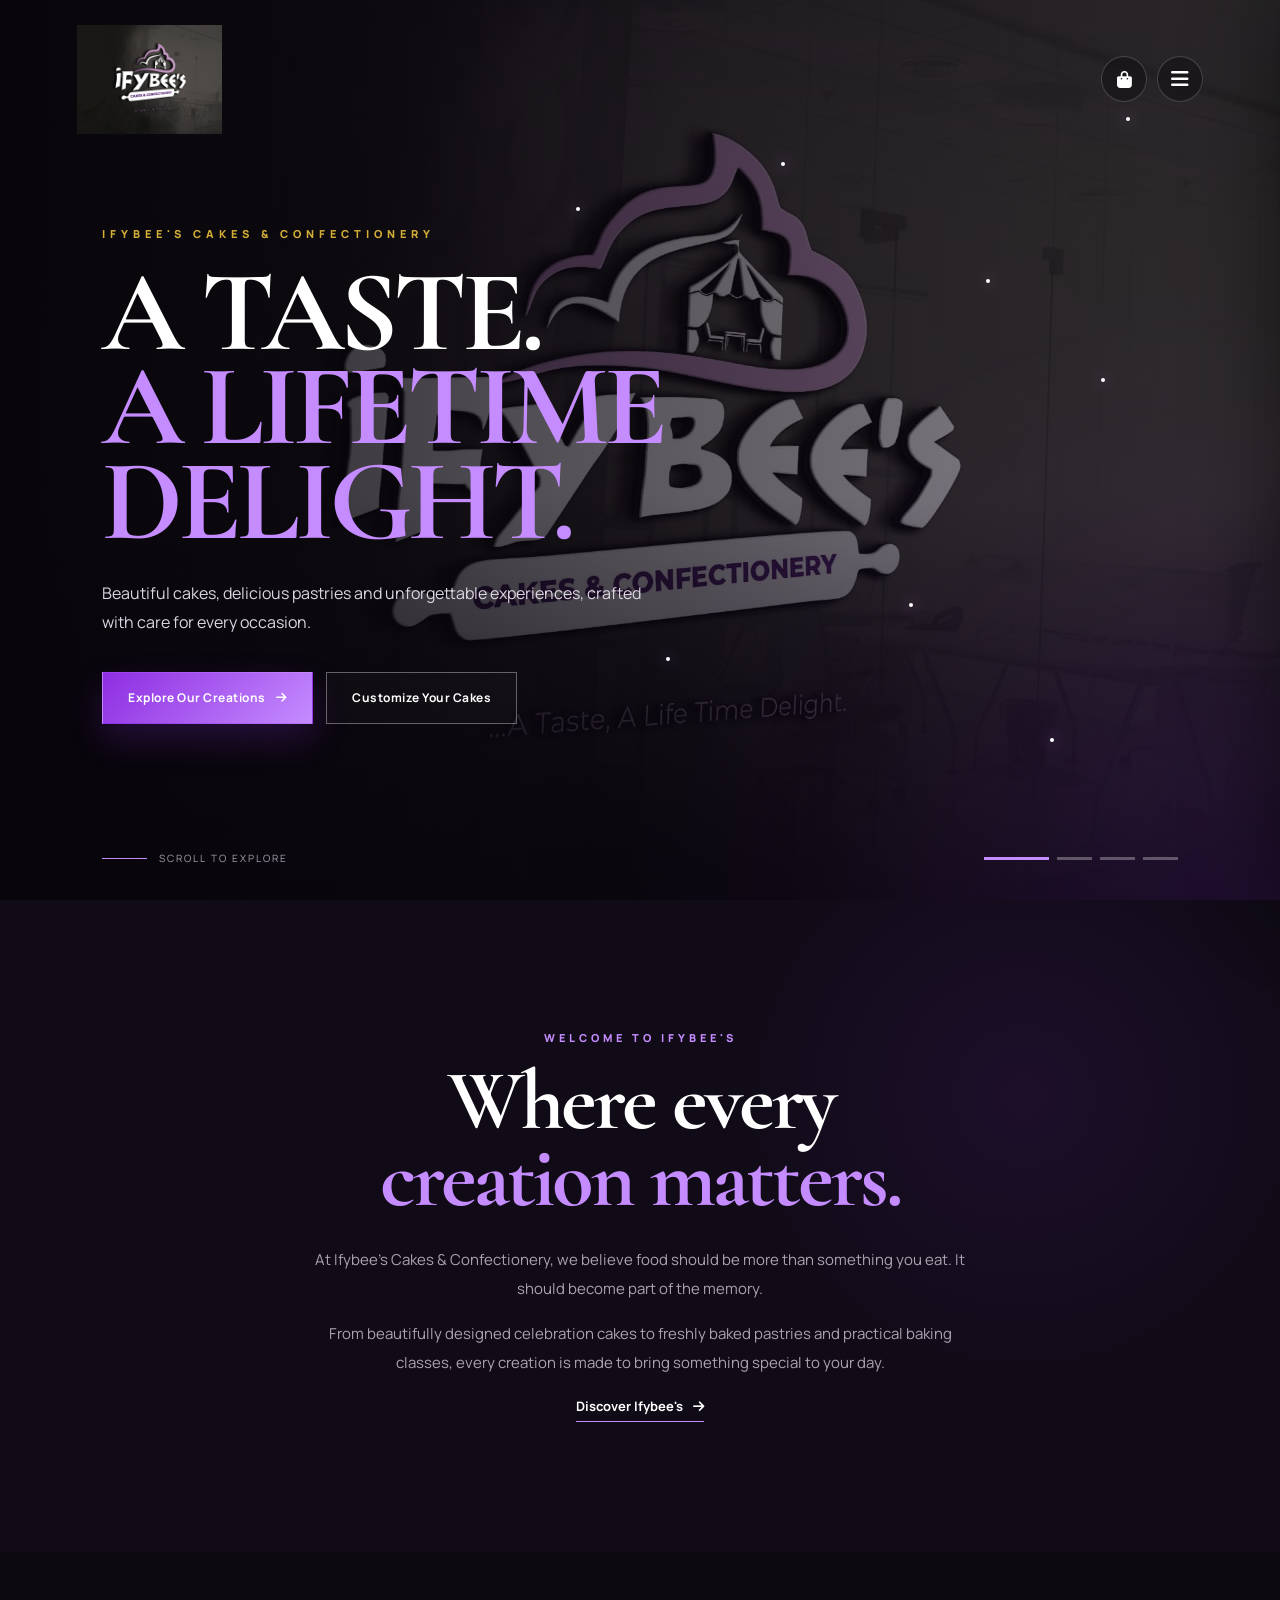
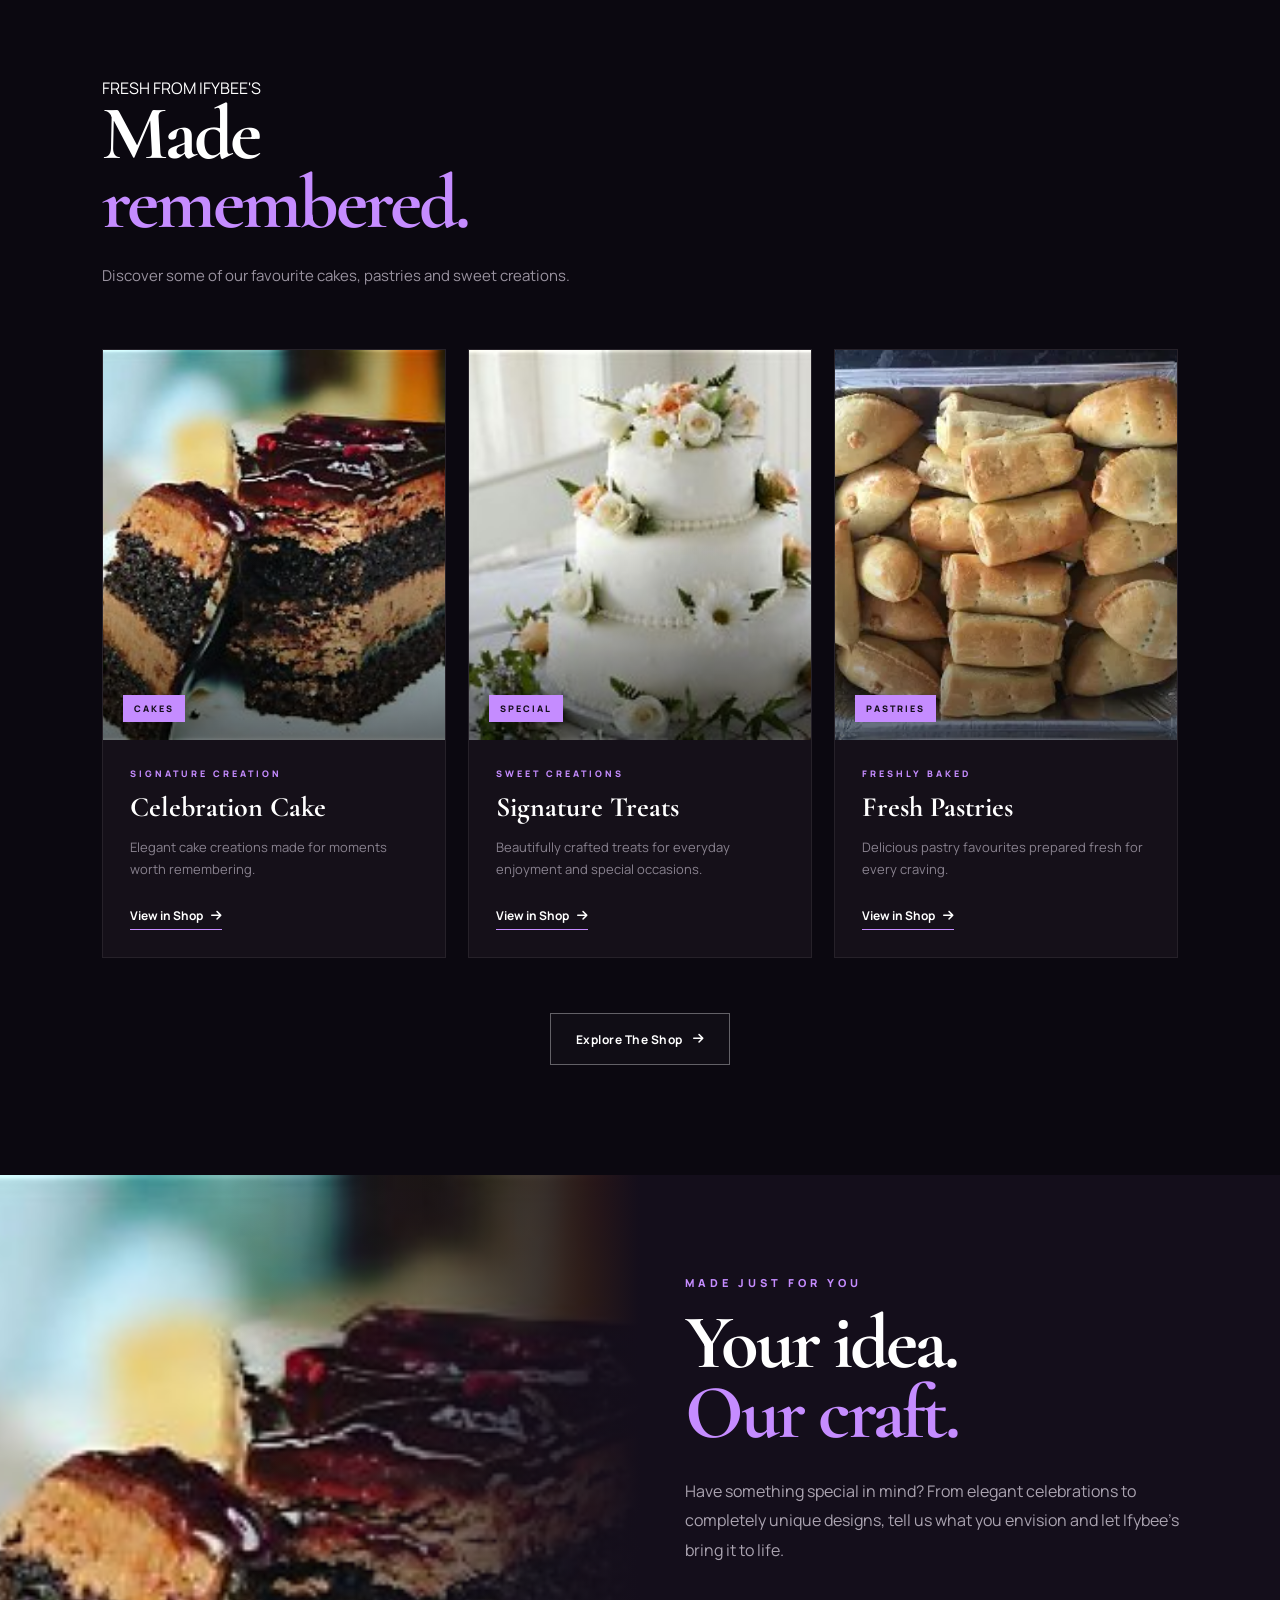
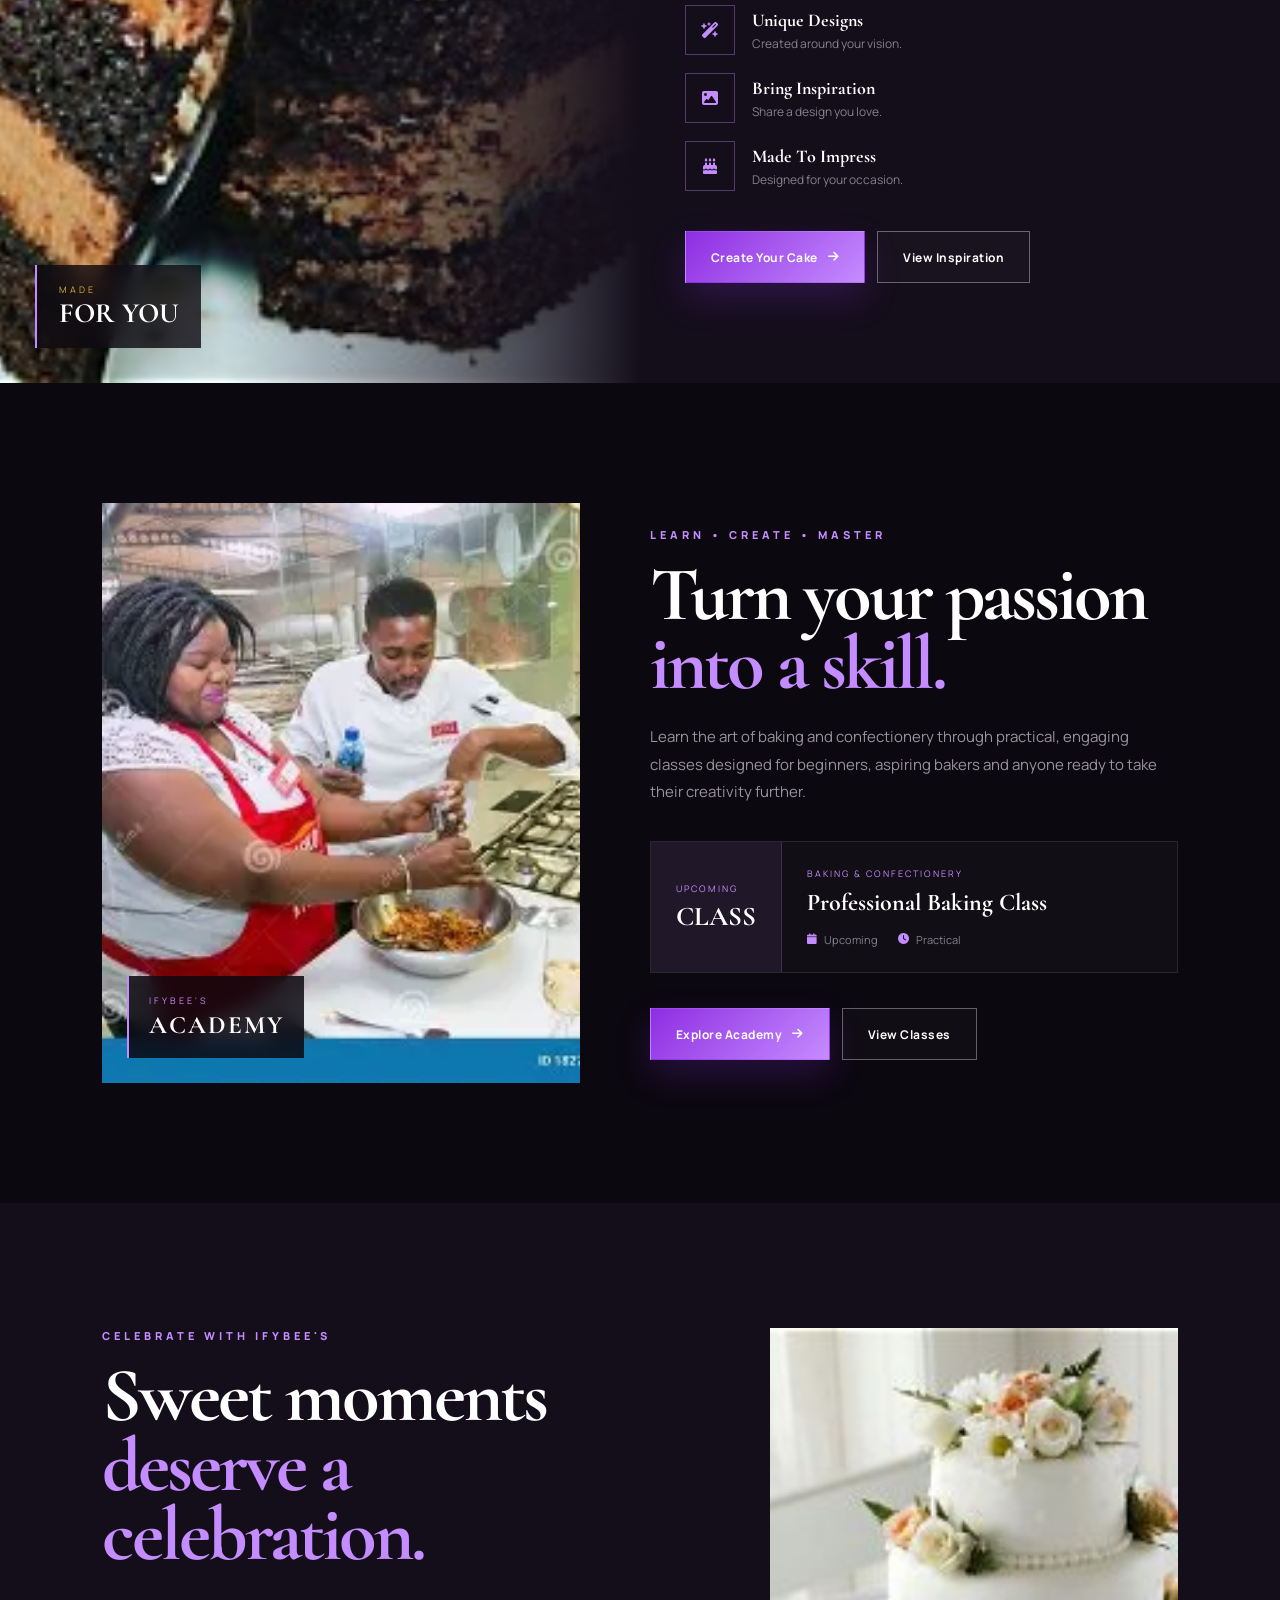
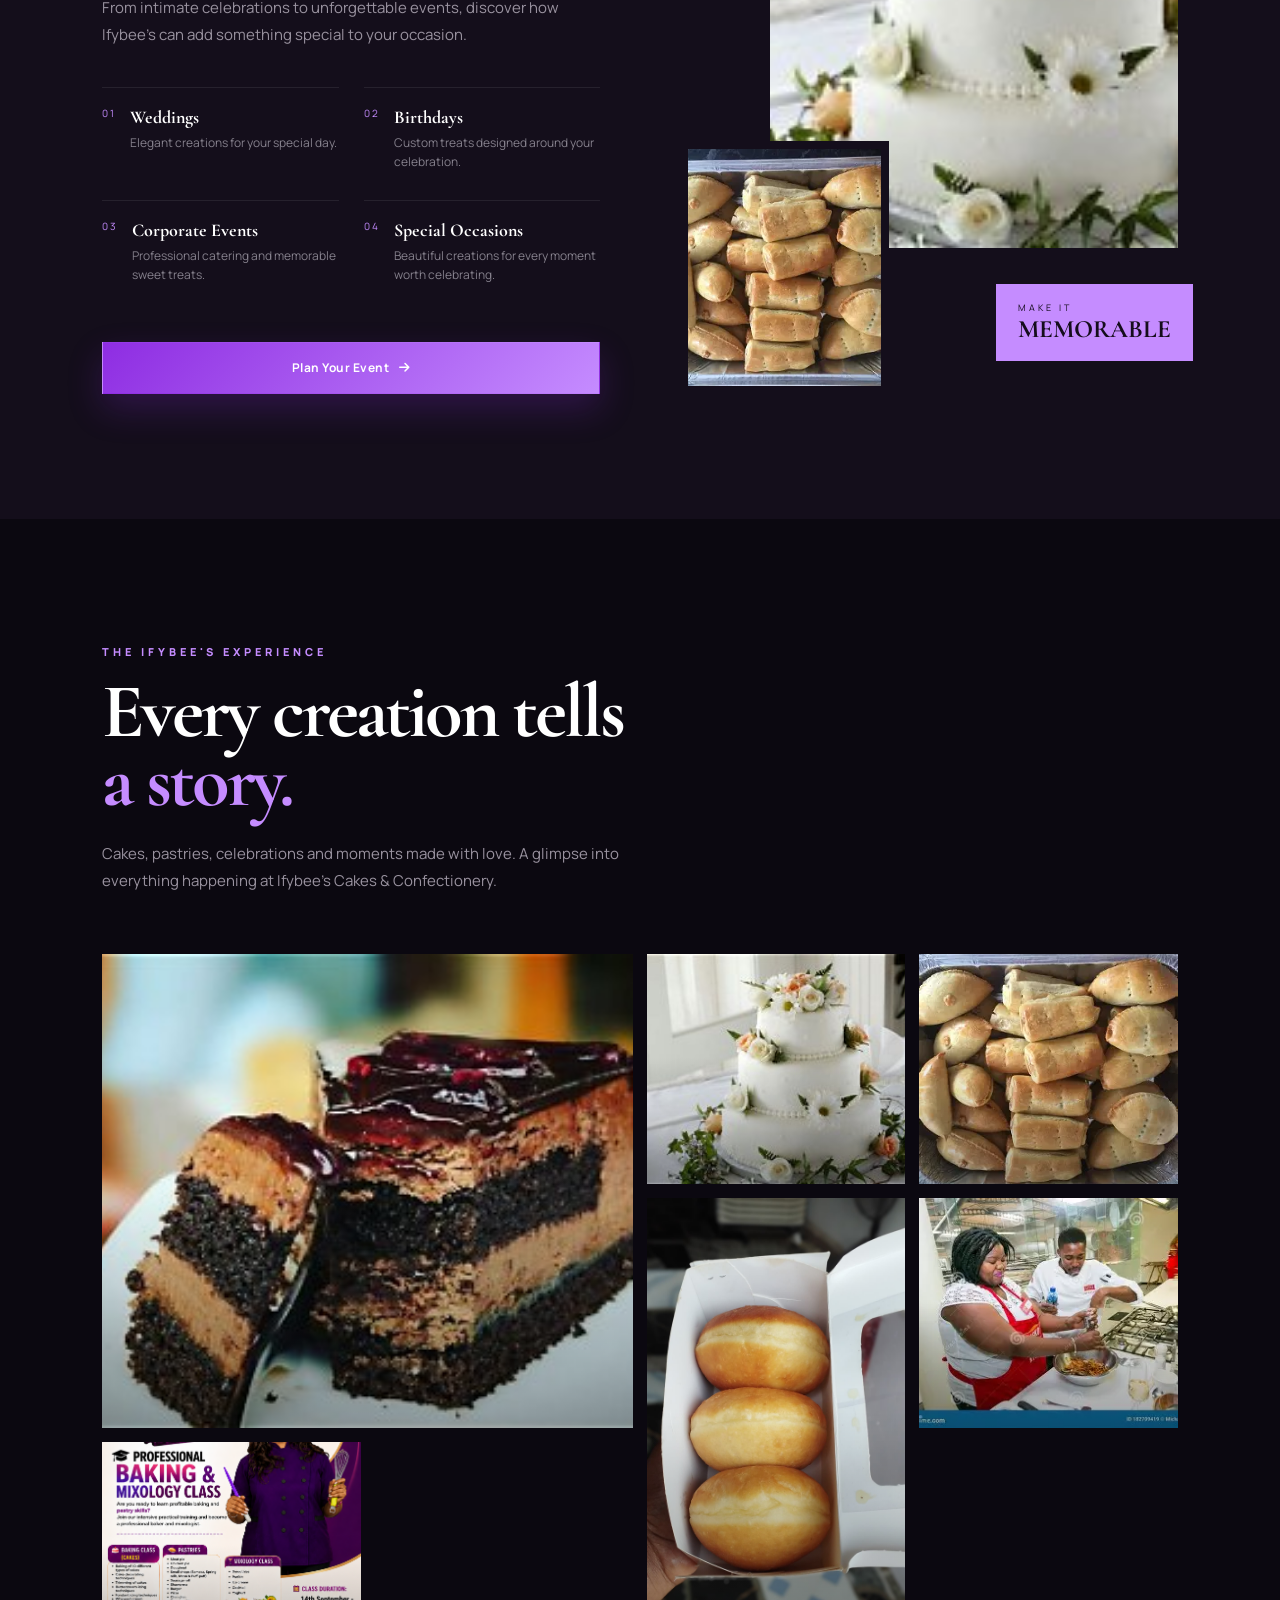
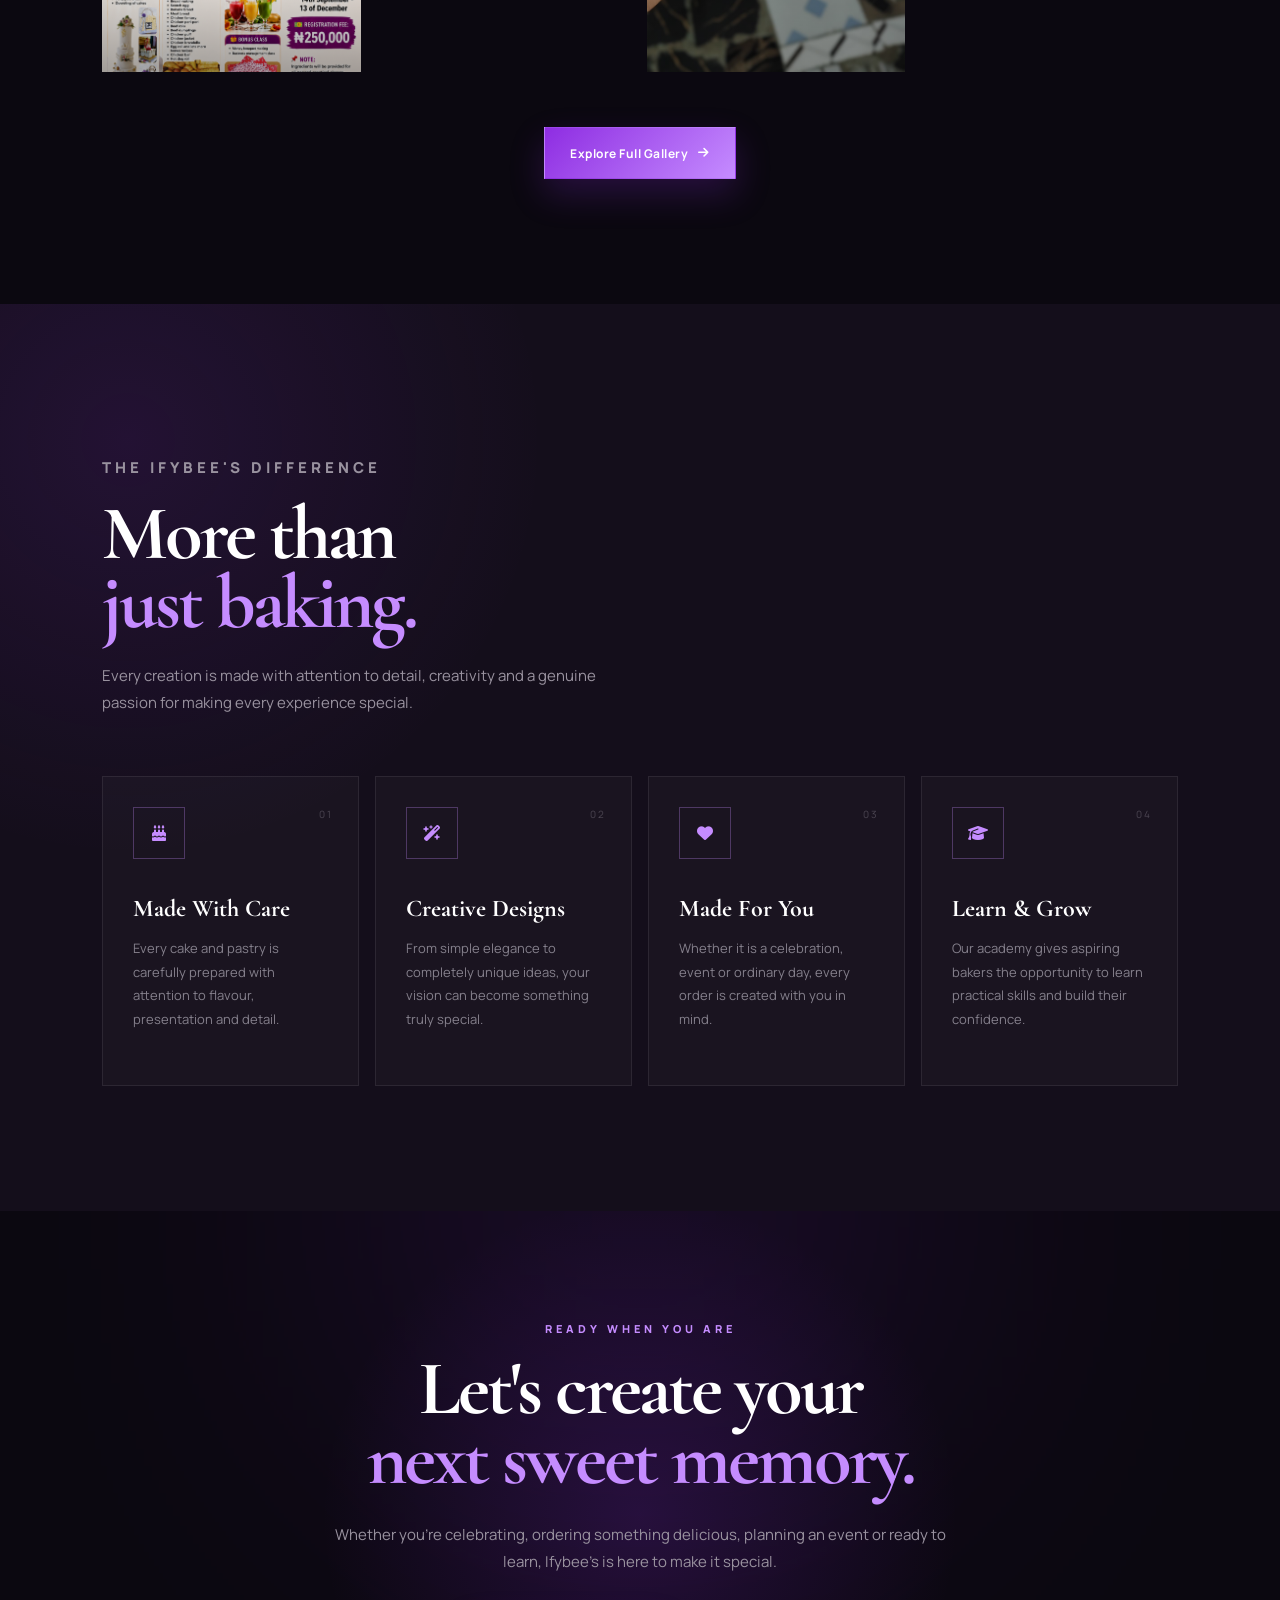
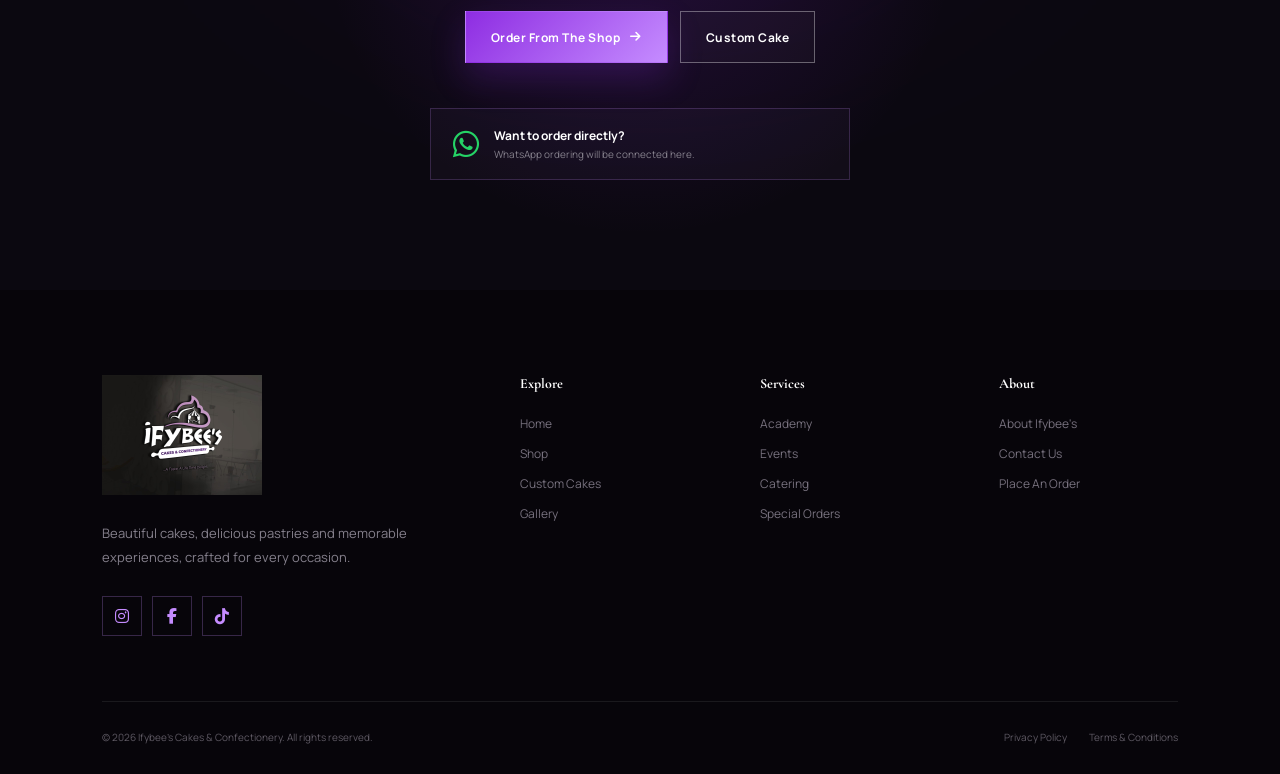
==== commit 5d27b3e3: "edited hyperlinks to ensure alignment with github" ====
--- a/index.html
+++ b/index.html
@@ -19,15 +19,15 @@
 
     <link rel="stylesheet" href="https://cdnjs.cloudflare.com/ajax/libs/font-awesome/6.5.2/css/all.min.css">
 
-    <link rel="stylesheet" href="../css/Homepage.css">
+    <link rel="stylesheet" href="css/Homepage.css">
 </head>
 
 <body>
 
     <header class="navbar">
 
-        <a href="Homepage.html" class="logo" aria-label="Ifybee's Cakes & Confectionery">
-            <img src="../IMAGES/ifybeeslogo.jpg" alt="Ifybee's Cakes & Confectionery logo">
+        <a href="index.html" class="logo" aria-label="Ifybee's Cakes & Confectionery">
+            <img src="IMAGES/ifybeeslogo.jpg" alt="Ifybee's Cakes & Confectionery logo">
         </a>
 
 
@@ -184,8 +184,8 @@
                 <article class="product-card reveal-item">
 
                     <div class="product-image">
-                        <img src="../IMAGES/cakes/cake image 3.jpg" alt="Ifybee's celebration cake" loading="lazy">
-                        <span class="product-tag">CAKES/span>
+                        <img src="IMAGES/cakes/cake image 3.jpg" alt="Ifybee's celebration cake" loading="lazy">
+                        <span class="product-tag">CAKES</span>
                     </div>
 
                     <div class="product-info">
@@ -205,7 +205,7 @@
 
                 <article class="product-card reveal-item">
                     <div class="product-image">
-                        <img src="../IMAGES/slide/background cake.jpg" alt="Ifybee's cake creation" loading="lazy">
+                        <img src="IMAGES/slide/background cake.jpg" alt="Ifybee's cake creation" loading="lazy">
                         <span class="product-tag">SPECIAL</span>
                     </div>
 
@@ -227,7 +227,7 @@
                 <article class="product-card reveal-item">
 
                     <div class="product-image">
-                        <img src="../IMAGES/pastries/meatpie.webp" alt="Ifybee's meat pie" loading="lazy">
+                        <img src="IMAGES/pastries/meatpie.webp" alt="Ifybee's meat pie" loading="lazy">
                         <span class="product-tag">PASTRIES </span>
                     </div>
 
@@ -259,7 +259,7 @@
         <!-- CUSTOM CAKES -->
         <section class="custom-cakes">
             <div class="custom-cakes-image reveal-item">
-                <img src="../IMAGES/cakes/cake image 3.jpg" alt="Custom cake by Ifybee's" loading="lazy">
+                <img src="IMAGES/cakes/cake image 3.jpg" alt="Custom cake by Ifybee's" loading="lazy">
                 <div class="image-label">
                     <span>MADE</span>
                     <strong>FOR YOU</strong>
@@ -328,7 +328,7 @@
         <!-- ACADEMY -->
         <section class="academy-section">
             <div class="academy-image reveal-item">
-                <img src="../IMAGES/academy/A.webp" alt="Ifybee's Baking Academy" loading="lazy">
+                <img src="IMAGES/academy/A.webp" alt="Ifybee's Baking Academy" loading="lazy">
                 <div class="academy-image-badge">
                     <span>IFYBEE'S</span>
                     <strong>ACADEMY</strong>
@@ -436,11 +436,11 @@
 
             <div class="events-visual reveal-item">
                 <div class="events-image-main">
-                    <img src="../IMAGES/slide/background cake.jpg" alt="Ifybee's celebration cake" loading="lazy">
+                    <img src="IMAGES/slide/background cake.jpg" alt="Ifybee's celebration cake" loading="lazy">
                 </div>
 
                 <div class="events-image-small">
-                    <img src="../IMAGES/pastries/meatpie.webp" alt="Ifybee's pastry" loading="lazy">
+                    <img src="IMAGES/pastries/meatpie.webp" alt="Ifybee's pastry" loading="lazy">
                 </div>
 
 
@@ -485,42 +485,42 @@
 
                 <div class="gallery-card gallery-large reveal-item">
 
-                    <img src="../IMAGES/cakes/cake image 3.jpg" alt="Ifybee's cake creation" loading="lazy">
+                    <img src="IMAGES/cakes/cake image 3.jpg" alt="Ifybee's cake creation" loading="lazy">
 
                 </div>
 
 
                 <div class="gallery-card reveal-item">
 
-                    <img src="../IMAGES/slide/background cake.jpg" alt="Ifybee's cake" loading="lazy">
+                    <img src="IMAGES/slide/background cake.jpg" alt="Ifybee's cake" loading="lazy">
 
                 </div>
 
 
                 <div class="gallery-card reveal-item">
 
-                    <img src="../IMAGES/pastries/meatpie.webp" alt="Ifybee's meat pie" loading="lazy">
+                    <img src="IMAGES/pastries/meatpie.webp" alt="Ifybee's meat pie" loading="lazy">
 
                 </div>
 
 
                 <div class="gallery-card gallery-tall reveal-item">
 
-                    <img src="../IMAGES/pastries/IMG-20260720-WA0073.jpg" alt="Ifybee's pastry creation" loading="lazy">
+                    <img src="IMAGES/pastries/IMG-20260720-WA0073.jpg" alt="Ifybee's pastry creation" loading="lazy">
 
                 </div>
 
 
                 <div class="gallery-card reveal-item">
 
-                    <img src="../IMAGES/academy/A.webp" alt="Ifybee's Baking Academy" loading="lazy">
+                    <img src="IMAGES/academy/A.webp" alt="Ifybee's Baking Academy" loading="lazy">
 
                 </div>
 
 
                 <div class="gallery-card reveal-item">
 
-                    <img src="../IMAGES/academy/file_000000003fd08246ad0846f3a525e5c6.png" alt="Ifybee's Academy"
+                    <img src="IMAGES/academy/file_000000003fd08246ad0846f3a525e5c6.png" alt="Ifybee's Academy"
                         loading="lazy">
 
                 </div>
@@ -706,9 +706,9 @@
 
             <div class="footer-brand">
 
-                <a href="Homepage.html" class="footer-logo">
-
-                    <img src="../IMAGES/ifybeeslogo.jpg" alt="Ifybee's Cakes & Confectionery">
+                <a href="index.html" class="footer-logo">
+
+                    <img src="IMAGES/ifybeeslogo.jpg" alt="Ifybee's Cakes & Confectionery">
 
                 </a>
 
@@ -747,7 +747,7 @@
 
                 <h3>Explore</h3>
 
-                <a href="Homepage.html">Home</a>
+                <a href="index.html">Home</a>
                 <a href="shop.html">Shop</a>
                 <a href="customcakes.html">Custom Cakes</a>
                 <a href="gallery.html">Gallery</a>
@@ -800,7 +800,7 @@
     </footer>
 
 
-    <script src="../JS/Homepage.js"></script>
+    <script src="JS/Homepage.js"></script>
 
 </body>
 
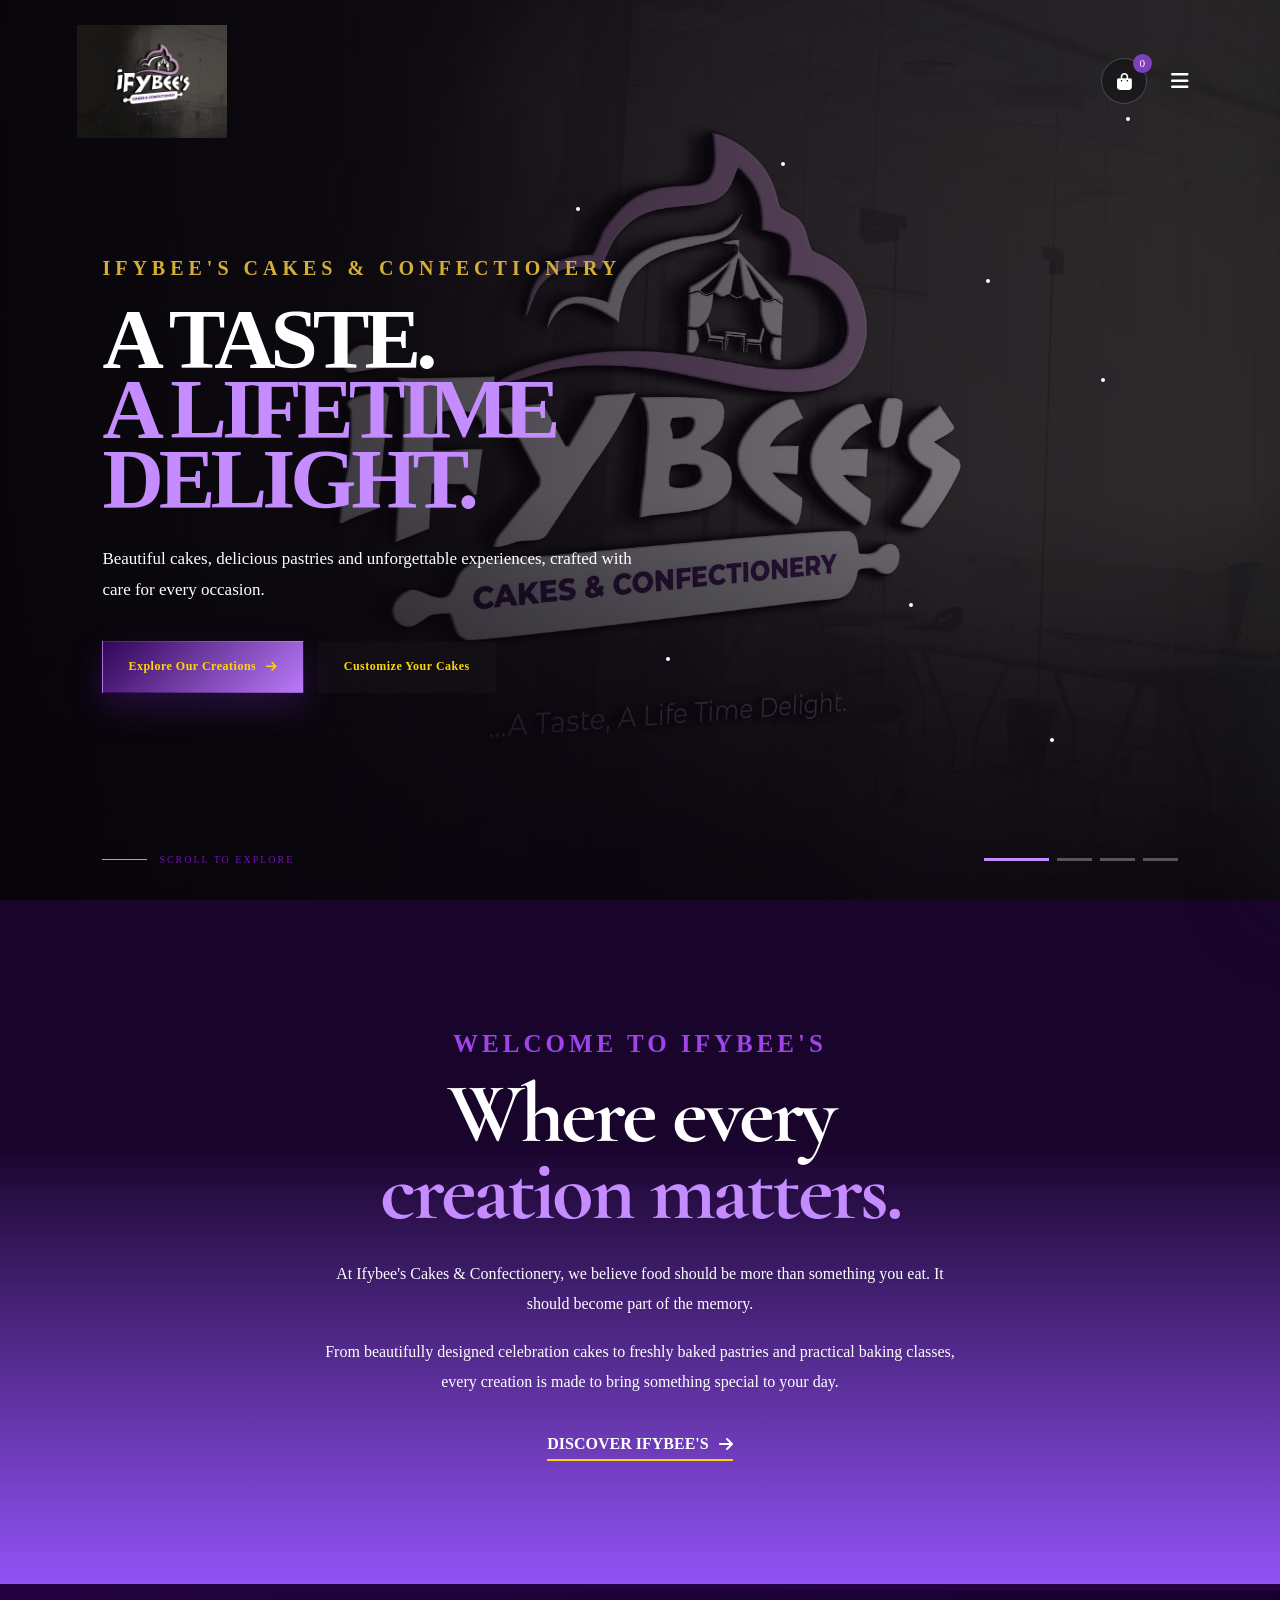
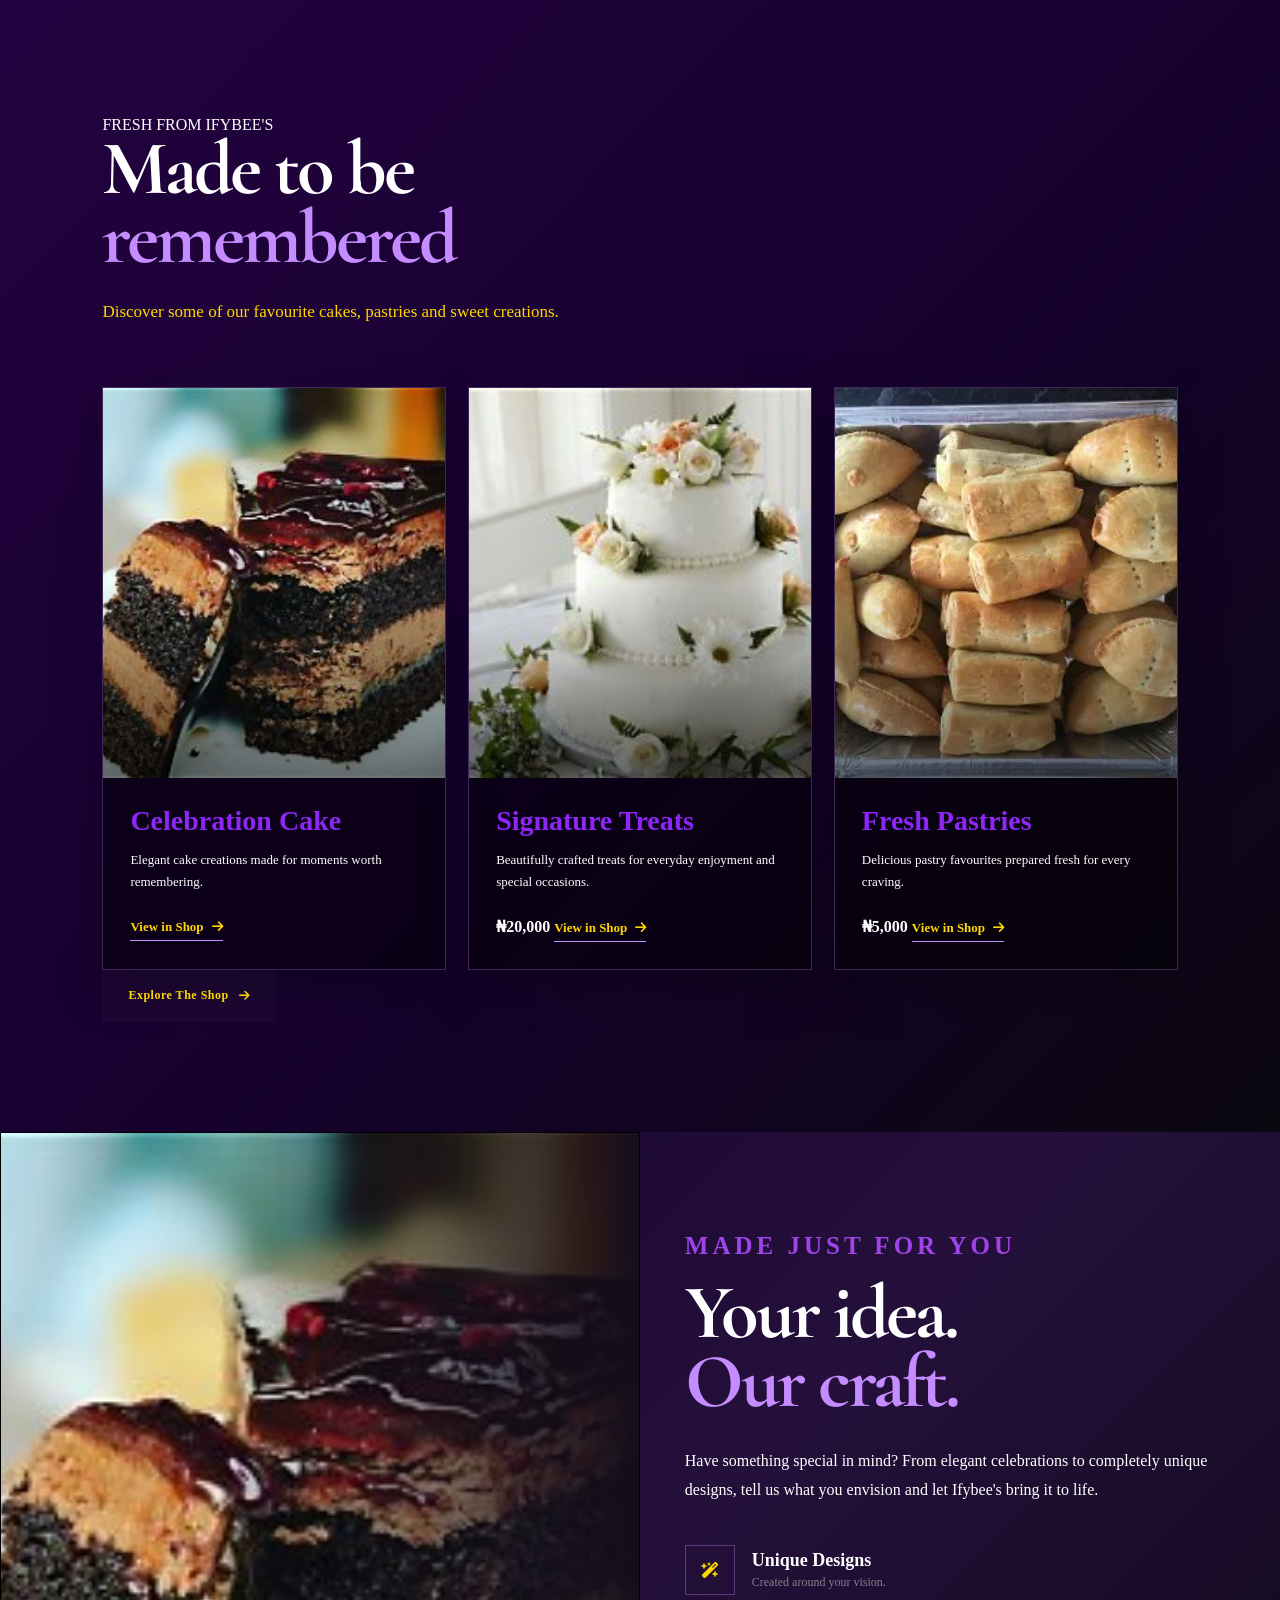
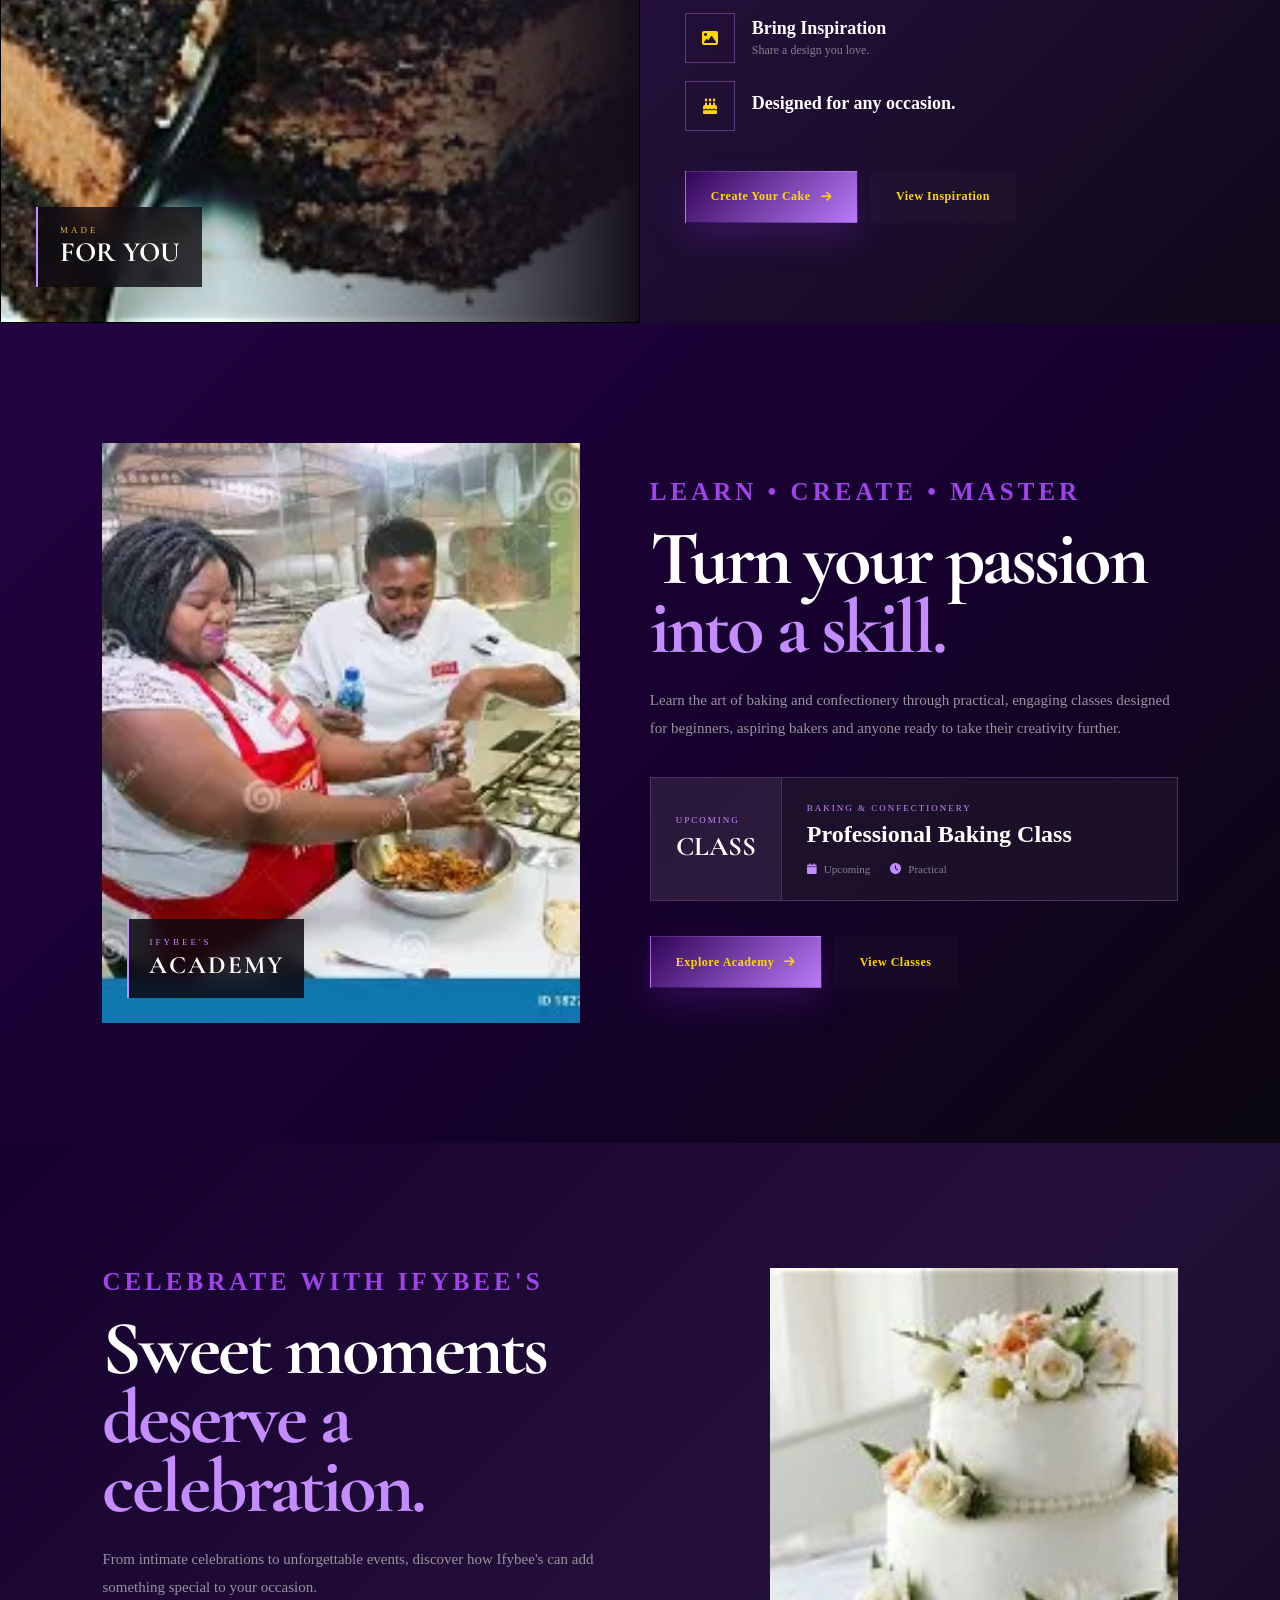
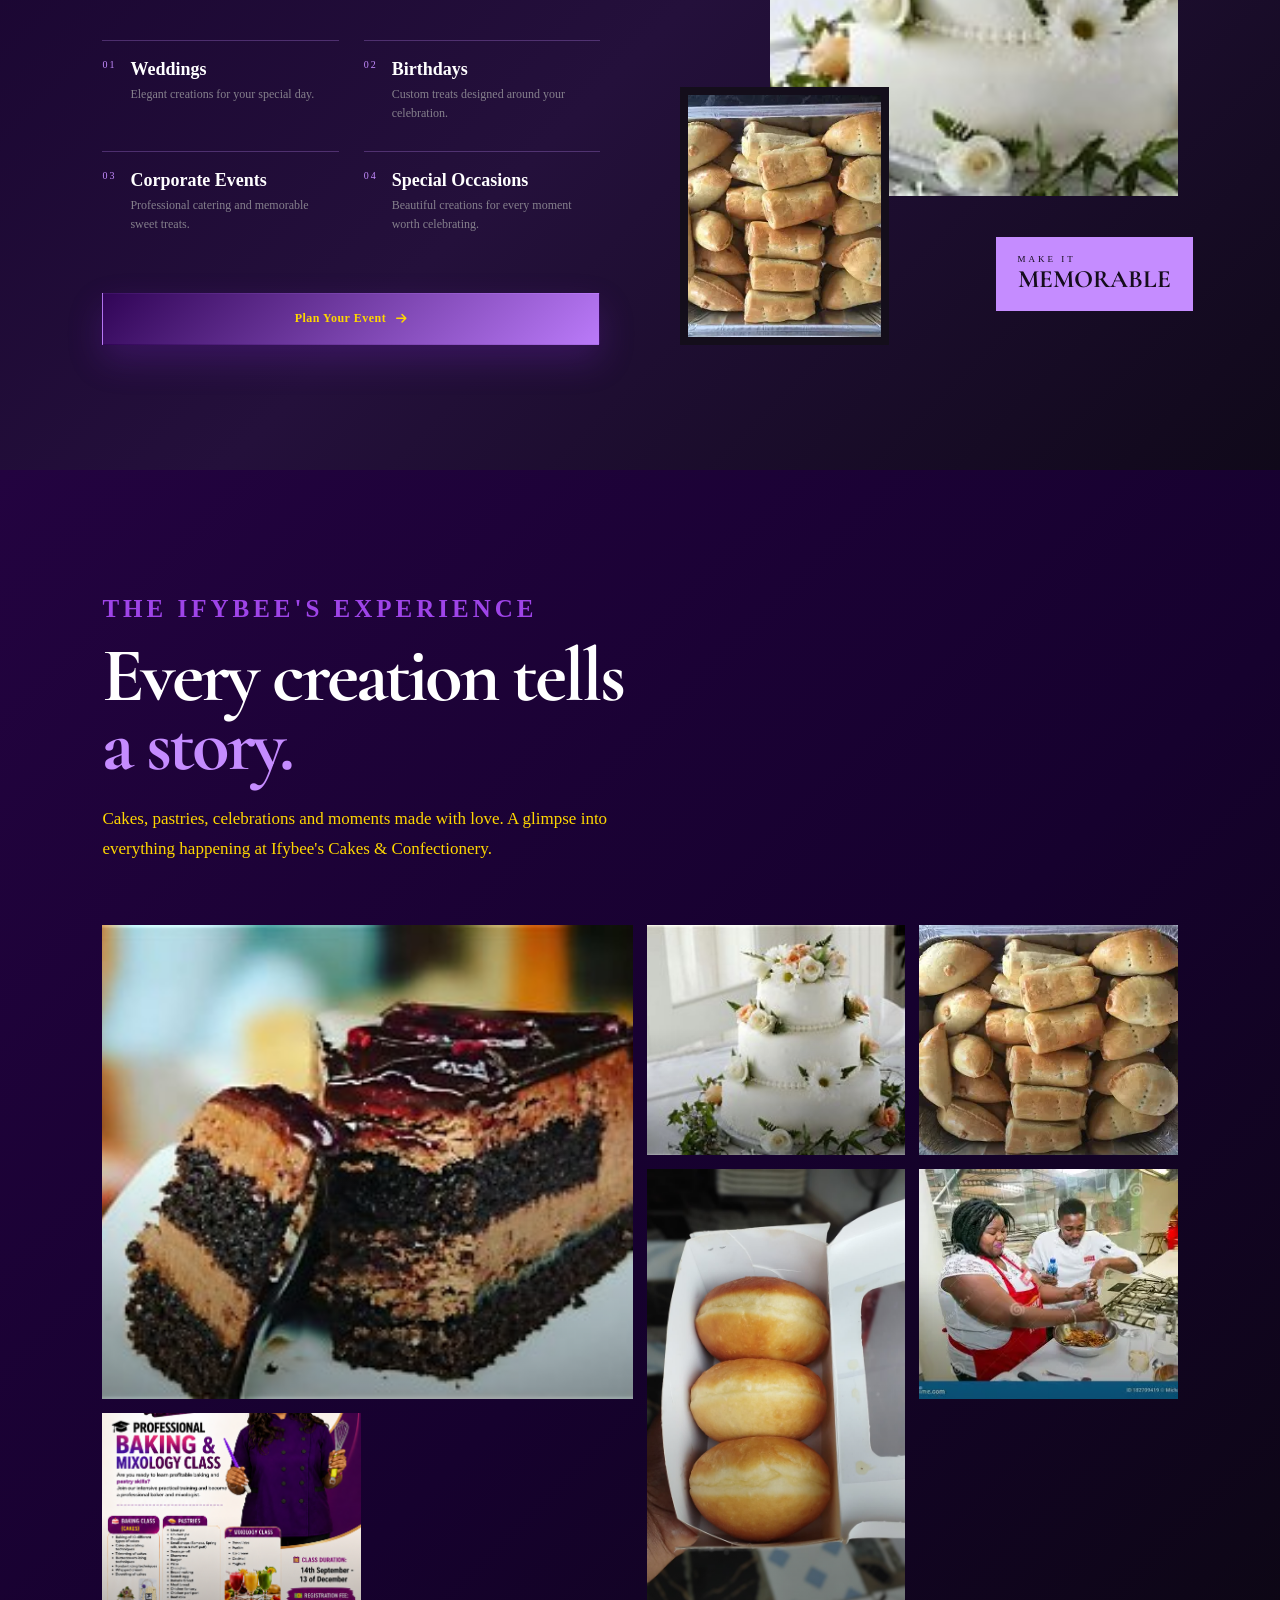
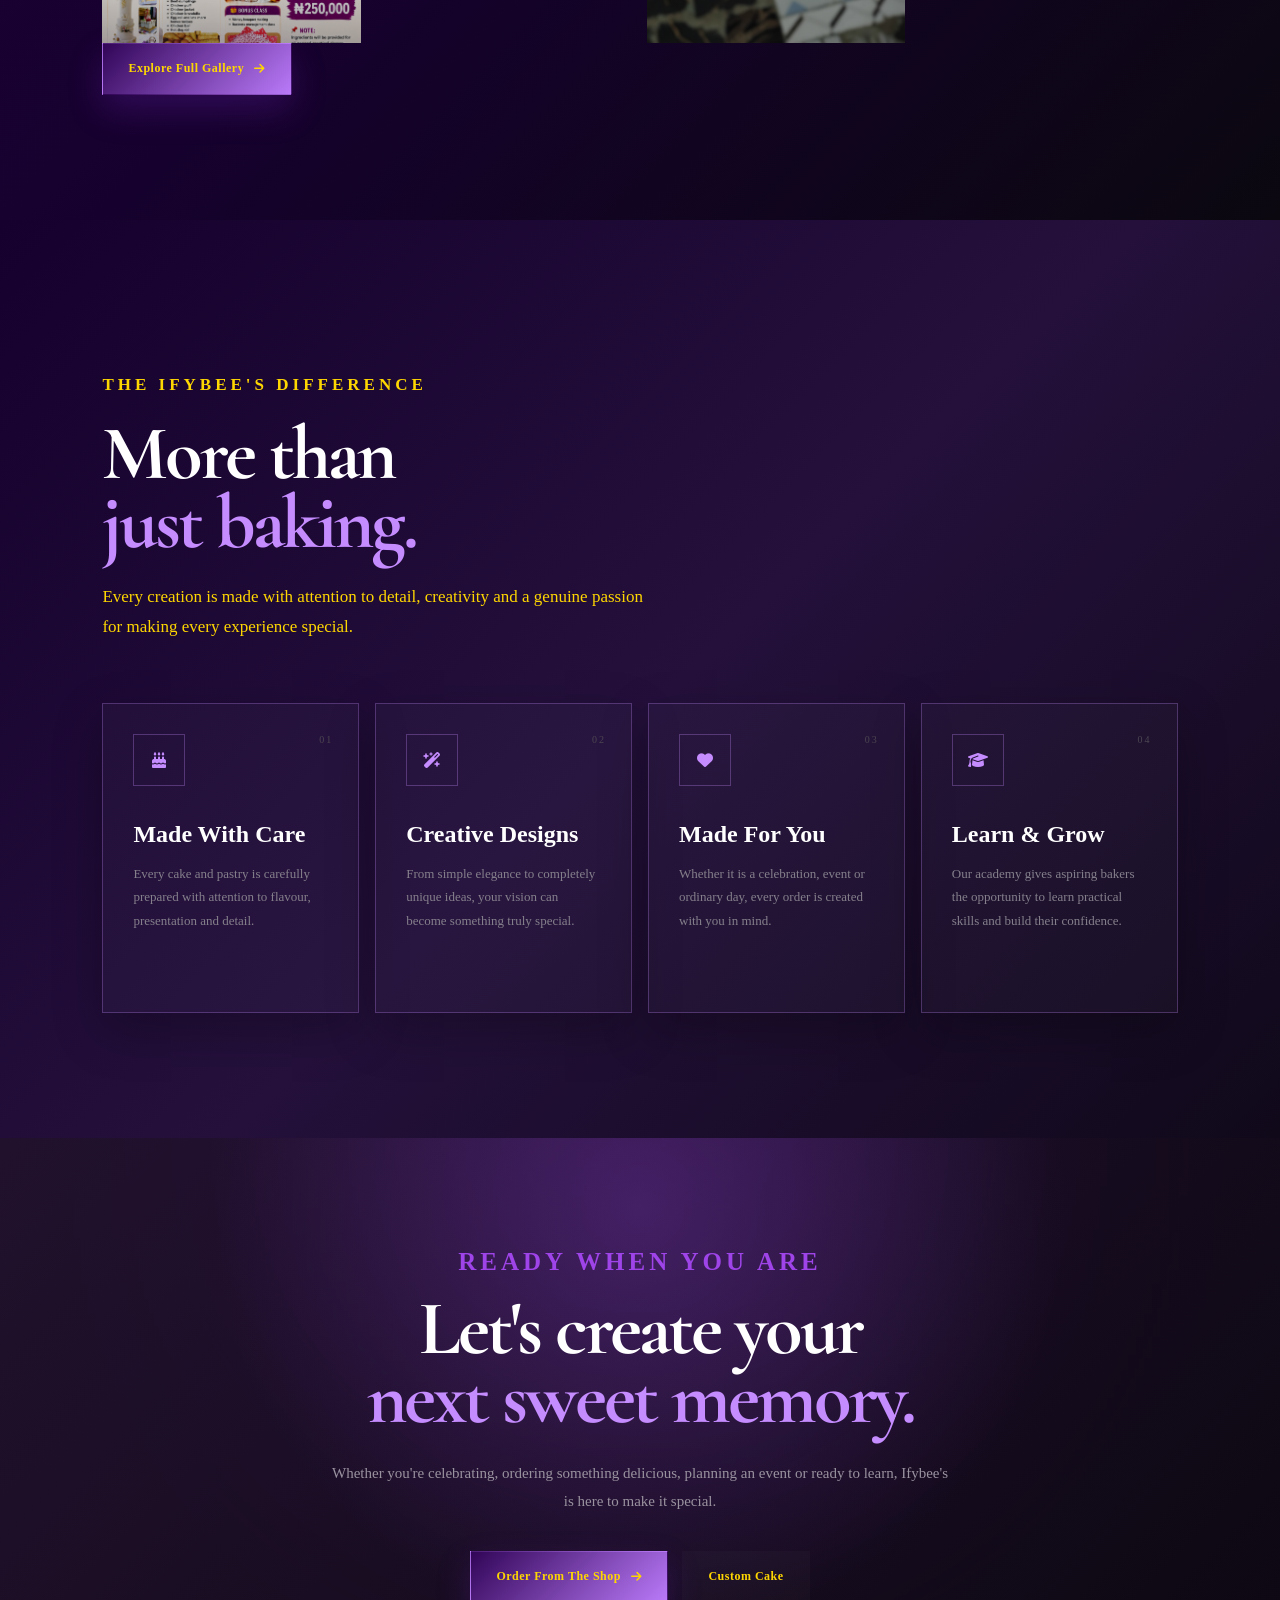
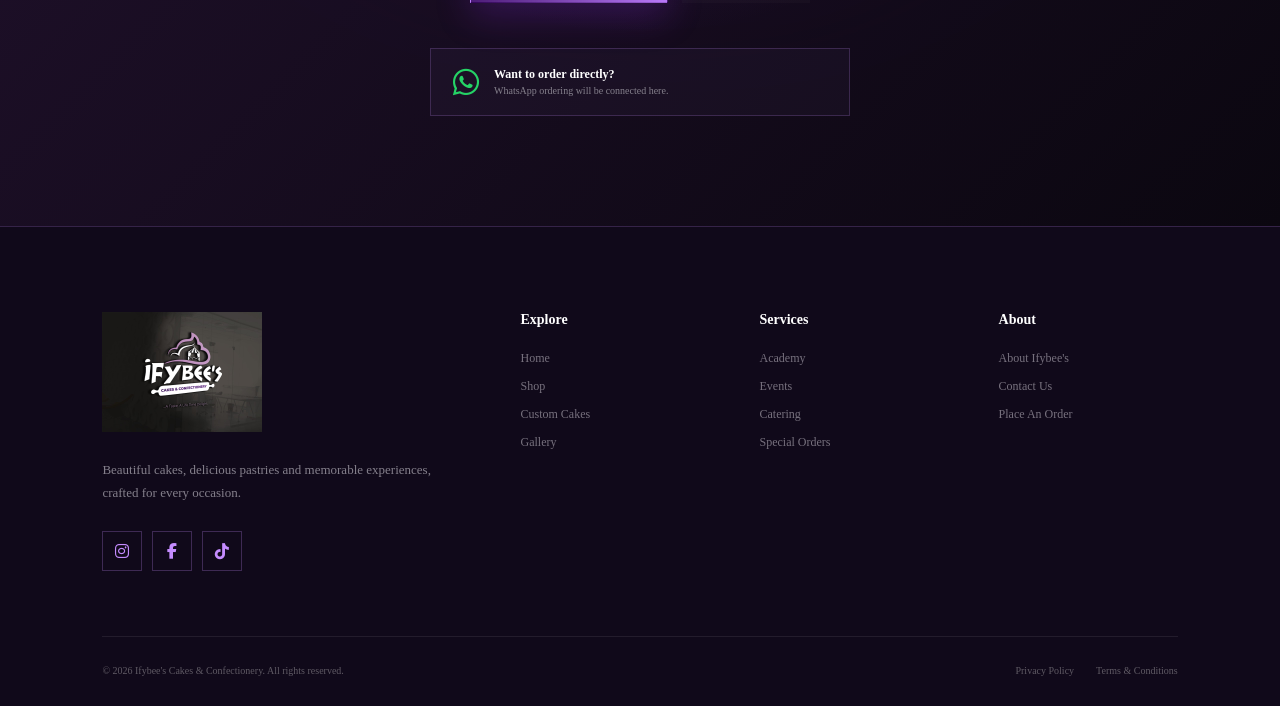
==== commit 407cc0f2: "editing and uodating homepage with my gradient design" ====
--- a/index.html
+++ b/index.html
@@ -20,31 +20,29 @@
     <link rel="stylesheet" href="https://cdnjs.cloudflare.com/ajax/libs/font-awesome/6.5.2/css/all.min.css">
 
     <link rel="stylesheet" href="css/Homepage.css">
+    <link rel="stylesheet" href="css/responsiveness.css">
+
 </head>
 
 <body>
 
     <header class="navbar">
 
-        <a href="index.html" class="logo" aria-label="Ifybee's Cakes & Confectionery">
+        <a class="logo" aria-label="Ifybee's Cakes & Confectionery">
             <img src="IMAGES/ifybeeslogo.jpg" alt="Ifybee's Cakes & Confectionery logo">
         </a>
 
 
         <div class="nav-actions">
             <button class="cart-button" type="button" aria-label="Shopping cart" title="Shopping cart">
-                <i class="fa-solid fa-bag-shopping" aria-hidden="true">
-                    
-
-
-                </i>
-            </button>
+                <i class="fa-solid fa-bag-shopping" aria-hidden="true"></i>
+                
+            <span class="cart-count" hidden>0</span></button>
 
             <button class="menu-button" type="button" aria-label="Open navigation menu" aria-expanded="false"
                 aria-controls="site-menu">
                 <i class="fa-solid fa-bars" aria-hidden="true"></i>
             </button>
-
         </div>
     </header>
 
@@ -166,14 +164,13 @@
                 </a>
 
             </div>
-
         </section>
 
         <!-- FEATURED PRODUCTS -->
         <section class="featured-products">
             <div class="fp-heading reveal-item">
                 <p class="fp-label">FRESH FROM IFYBEE'S</p>
-                <h2>Made<span>remembered.</span></h2>
+                <h2>Made to be<span> remembered</span></h2>
                 <p class="fp-description">
                     Discover some of our favourite cakes, pastries and sweet creations.</p>
             </div>
@@ -185,16 +182,14 @@
 
                     <div class="product-image">
                         <img src="IMAGES/cakes/cake image 3.jpg" alt="Ifybee's celebration cake" loading="lazy">
-                        <span class="product-tag">CAKES</span>
+                
                     </div>
 
                     <div class="product-info">
-                        <p class="product-category">SIGNATURE CREATION</p>
                         <h3>Celebration Cake</h3>
 
                         <p>
                             Elegant cake creations made for moments worth remembering.</p>
-
                         <a href="shop.html" class="product-link">
                             View in Shop
                             <i class="fa-solid fa-arrow-right"></i>
@@ -206,13 +201,13 @@
                 <article class="product-card reveal-item">
                     <div class="product-image">
                         <img src="IMAGES/slide/background cake.jpg" alt="Ifybee's cake creation" loading="lazy">
-                        <span class="product-tag">SPECIAL</span>
                     </div>
 
                     <div class="product-info">
-                        <p class="product-category">SWEET CREATIONS</p>
                         <h3> Signature Treats </h3>
                         <p>Beautifully crafted treats for everyday enjoyment and special occasions.</p>
+
+                        <strong class="product-price" data-price="20000">₦20,000</strong>
 
                         <a href="shop.html" class="product-link">
                             View in Shop
@@ -228,13 +223,14 @@
 
                     <div class="product-image">
                         <img src="IMAGES/pastries/meatpie.webp" alt="Ifybee's meat pie" loading="lazy">
-                        <span class="product-tag">PASTRIES </span>
+           
                     </div>
 
                     <div class="product-info">
- <p class="product-category"> FRESHLY BAKED</p>
                         <h3> Fresh Pastries </h3>
                         <p> Delicious pastry favourites prepared fresh for every craving. </p>
+
+                        <strong class="product-price" data-price="5000">₦5,000</strong>
 
                         <a href="shop.html" class="product-link">
                             View in Shop
@@ -306,8 +302,7 @@
                             <i class="fa-solid fa-cake-candles"></i>
                         </span>
                         <div>
-                            <h3>Made To Impress</h3>
-                            <p>Designed for your occasion.</p>
+                            <h3>Designed for any occasion.</h3>
                         </div>
                     </div>
                 </div>
@@ -799,9 +794,28 @@
 
     </footer>
 
+    <div id="cart-overlay" class="cart-overlay" aria-hidden="true"></div>
+    <aside id="cart" class="cart" aria-hidden="true" aria-label="Shopping cart">
+        <div class="cart-header">
+            <div>
+                <span class="cart-kicker">IFYBEE'S</span>
+                <h2>Your Cart</h2>
+            </div>
+            <button id="close-cart" type="button" aria-label="Close shopping cart">
+                <i class="fa-solid fa-xmark" aria-hidden="true"></i>
+            </button>
+        </div>
+        <div id="cart-list" class="cart-list" aria-live="polite"></div>
+        <div class="cart-footer">
+            <h3>Total: <span id="cart-total">₦0</span></h3>
+            <button class="checkout-button" type="button">Checkout</button>
+        </div>
+    </aside>
+
 
     <script src="JS/Homepage.js"></script>
 
+    <script src="JS/cart.js"></script>
 </body>
 
 </html>
--- a/css/Homepage.css
+++ b/css/Homepage.css
@@ -4,13 +4,17 @@
     margin: 0;
     padding: 0;
     box-sizing: border-box;
+
 }
 
 body {
-    font-family: "Manrope", sans-serif;
+    font-family:'Times New Roman', Times, serif;
     color: #ffffff;
     overflow-x: hidden;
-}
+
+}
+
+
 
 body.menu-open {
     overflow: hidden;
@@ -58,7 +62,7 @@
 
 .navbar.scrolled {
     position: fixed;
-    background:transparent;
+    background: transparent;
     border-bottom: 1px solid rgba(197, 140, 255, 0.15);
 }
 
@@ -111,109 +115,7 @@
     font-size: 20px;
 }
 
-.cart-sidebar {
-    position: fixed;
-    top: 0;
-    right: -400px;
-
-    width: 380px;
-    height: 100vh;
-
-    background: white;
-    z-index: 10;
-
-    padding: 25px;
-
-    display: flex;
-    flex-direction: column;
-
-    transition: right 0.3s ease;
-}
-
-.cart-sidebar.open {
-    right: 0;
-}
-
-.cart-header {
-    display: flex;
-    justify-content: space-between;
-    align-items: center;
-
-    border-bottom: 1px solid #ddd;
-}
-
-#close-cart {
-    background: #eee;
-}
-
-#cart-container {
-    flex: 1;
-    overflow-y: auto;
-}
-
-.cart-item {
-    display: flex;
-    justify-content: space-between;
-    align-items: center;
-
-    gap: 10px;
-
-    padding: 20px 0;
-    border-bottom: 1px solid #eee;
-}
-
-.cart-item h4 {
-    margin: 0 0 8px;
-}
-
-.cart-item p {
-    margin: 0;
-    color: #666;
-}
-
-.quantity {
-    display: flex;
-    align-items: center;
-    gap: 8px;
-}
-
-.quantity button {
-    padding: 5px 10px;
-    background: #eee;
-}
-
-.remove-btn {
-    background: #e74c3c;
-    color: white;
-    padding: 7px 10px;
-}
-
-.cart-footer {
-    border-top: 1px solid #ddd;
-    padding-top: 20px;
-}
-
-.checkout-btn {
-    width: 100%;
-    background: #222;
-    color: white;
-}
-
-/* Overlay */
-
-#overlay {
-    position: fixed;
-    inset: 0;
-
-    background: rgba(0, 0, 0, 0.4);
-
-    display: none;
-    z-index: 5;
-}
-
-#overlay.active {
-    display: block;
-}
+
 
 /* =========================
    SIDE MENU
@@ -240,10 +142,10 @@
     padding: 35px 40px;
     background:
         radial-gradient(circle at 90% 8%, rgba(197, 140, 255, 0.18), transparent 32%),
-        radial-gradient(circle at 10% 90%, rgba(142, 45, 226, 0.12), transparent 30%),
+        radial-gradient(circle at 10% 90%, rgba(141, 11, 255, 0.12), transparent 30%),
         #171020;
-    border-left: 1px solid rgba(197, 140, 255, 0.28);
-    box-shadow: -30px 0 80px rgba(0, 0, 0, 0.45);
+    border-left: 1px solid rgba(177, 98, 255, 0.28);
+    box-shadow: -30px 0 80px rgba(30, 30, 30, 0.45);
     transform: translateX(105%);
     transition: transform 0.55s cubic-bezier(0.77, 0, 0.18, 1);
     z-index: 90;
@@ -277,16 +179,16 @@
 
 .menu-small-title {
     color: #d4af37;
-    font-size: 10px;
+    font-size: 16px;
     font-weight: 800;
     letter-spacing: 4px;
 }
 
 .menu-title {
     margin-top: 4px;
-    color: #ffffff;
+    color: #e5aff7;
     font-family: "Cormorant Garamond", serif;
-    font-size: 35px;
+    font-size: 32px;
     line-height: 1;
 }
 
@@ -295,7 +197,7 @@
     height: 43px;
     border: 1px solid rgba(197, 140, 255, 0.3);
     border-radius: 50%;
-    background: rgba(197, 140, 255, 0.06);
+    background: rgba(146, 36, 255, 0.06);
     color: #ffffff;
     cursor: pointer;
     transition: 0.3s ease;
@@ -342,10 +244,11 @@
 }
 
 .side-menu-footer p {
+    font-family: 'Times New Roman', Times, serif;
     max-width: 270px;
     margin-bottom: 20px;
-    color: #9d96a5;
-    font-size: 13px;
+    color: rgb(198, 197, 194);
+    font-size: 16px;
     line-height: 1.7;
 }
 
@@ -354,10 +257,11 @@
     align-items: center;
     gap: 12px;
     padding: 15px 20px;
-    background: linear-gradient(135deg, #8e2de2, #c58cff);
-    color: #ffffff;
+    font-family: 'Times New Roman', Times, serif;
+    background: linear-gradient(75deg, #6712bb, #f2bdbd);
+    color: rgb(255, 225, 2);
     text-decoration: none;
-    font-size: 12px;
+    font-size: 16px;
     font-weight: 700;
     transition: 0.3s ease;
 }
@@ -433,17 +337,6 @@
     z-index: 1;
 }
 
-.hero-glow {
-    position: absolute;
-    width: 500px;
-    height: 500px;
-    right: -250px;
-    bottom: -280px;
-    background: #8e2de2;
-    filter: blur(180px);
-    opacity: 0.25;
-    z-index: 1;
-}
 
 .hero-sparkles {
     position: absolute;
@@ -458,8 +351,8 @@
     height: 4px;
     background: #ffffff;
     border-radius: 50%;
-    box-shadow: 0 0 15px #c58cff;
-    animation: sparkle 3s infinite ease-in-out;
+    box-shadow: 0 0 15px #451378;
+    animation: sparkle 5s infinite ease-in-out;
 }
 
 .hero-sparkles span:nth-child(1) {
@@ -532,8 +425,9 @@
 .hero-label {
     margin-bottom: 25px;
     color: #d4af37;
-    font-size: 11px;
+    font-size: 20px;
     font-weight: 800;
+    font-family: 'Times New Roman', Times, serif;
     letter-spacing: 5px;
 }
 
@@ -541,7 +435,7 @@
     max-width: 900px;
     margin-bottom: 30px;
     color: #ffffff;
-    font-size: clamp(60px, 9vw, 125px);
+    font-size: 85px;
     line-height: 0.82;
     letter-spacing: -5px;
     text-transform: uppercase;
@@ -555,8 +449,9 @@
 .hero-description {
     max-width: 550px;
     margin-bottom: 35px;
-    color: #ddd5e2;
-    font-size: 16px;
+    font-family: 'Times New Roman', Times, serif;
+    color: white;
+    font-size: 17px;
     line-height: 1.8;
 }
 
@@ -566,122 +461,29 @@
     gap: 13px;
 }
 
-.hero-bottom {
-    position: absolute;
-    left: 8%;
-    right: 8%;
-    bottom: 35px;
-    z-index: 5;
-    display: flex;
-    align-items: center;
-    justify-content: space-between;
-}
-
-.hero-scroll {
-    display: flex;
-    align-items: center;
-    gap: 12px;
-    color: #aaa2af;
-    font-size: 10px;
-    text-transform: uppercase;
-    letter-spacing: 2px;
-}
-
-.scroll-line {
-    width: 45px;
-    height: 1px;
-    background: #c58cff;
-}
-
-.hero-navigation {
-    display: flex;
-    gap: 8px;
-}
-
-.slide-dot {
-    width: 35px;
-    height: 3px;
-    border: 0;
-    background: rgba(255, 255, 255, 0.3);
-    cursor: pointer;
-    transition: 0.35s ease;
-}
-
-.slide-dot.active {
-    width: 65px;
-    background: #c58cff;
-}
-
-
-/* =========================
-   INTRO
-========================= */
-
-.intro-section {
-    position: relative;
-    min-height: 560px;
-    padding: 130px 14%;
-    display: flex;
-    justify-content: center;
-    background:
-        radial-gradient(circle at 80% 30%, rgba(142, 45, 226, 0.1), transparent 28%),
-        #100b16;
-    overflow: hidden;
-}
-
-.intro-number {
-    position: absolute;
-    top: 70px;
-    left: 6%;
-    color: rgba(197, 140, 255, 0.12);
-    font-family: "Cormorant Garamond", serif;
-    font-size: 170px;
-    line-height: 1;
-}
-
-.intro-content {
-    max-width: 820px;
-    text-align: center;
-}
-
-.intro-content h2 {
-    margin-bottom: 30px;
-    font-size: clamp(50px, 7vw, 85px);
-    line-height: 0.9;
-    letter-spacing: -3px;
-}
-
-.intro-content h2 span {
-    display: block;
+.btn-primary {
+    background: linear-gradient(135deg, #310557, #ba7af9);
+    color: gold;
+    font-family: 'Times New Roman', Times, serif;
+    font-size: 13px;
+    box-shadow: 0 15px 35px rgba(142, 45, 226, 0.22);
+}
+
+.btn-primary:hover {
+    transform: translateY(-3px);
+    box-shadow: 0 20px 45px rgba(142, 45, 226, 0.32);
+}
+
+.btn-outline {
+    background: rgba(255, 255, 255, 0.02);
+    color: gold;
+}
+
+.btn-outline:hover {
+    border-color: #c58cff;
+    background: rgba(197, 140, 255, 0.1);
     color: #c58cff;
-}
-
-.intro-content p:not(.section-label) {
-    max-width: 650px;
-    margin: 0 auto 17px;
-    color: #aaa3b0;
-    font-size: 15px;
-    line-height: 1.9;
-}
-
-.intro-content .text-link {
-    margin-top: 20px;
-}
-
-h1,
-h2,
-h3,
-h4 {
-    font-family: "Cormorant Garamond", serif;
-}
-
-.section-label {
-    margin-bottom: 18px;
-    color: #c58cff;
-    font-size: 11px;
-    font-weight: 800;
-    letter-spacing: 4px;
-    text-transform: uppercase;
+    transform: translateY(-3px);
 }
 
 .btn {
@@ -699,35 +501,114 @@
     transition: 0.35s ease;
 }
 
-.btn-primary {
-    background: linear-gradient(135deg, #8e2de2, #c58cff);
-    color: #ffffff;
-    box-shadow: 0 15px 35px rgba(142, 45, 226, 0.22);
-}
-
-.btn-primary:hover {
-    transform: translateY(-3px);
-    box-shadow: 0 20px 45px rgba(142, 45, 226, 0.32);
-}
-
-.btn-outline {
-    border-color: rgba(255, 255, 255, 0.35);
-    background: rgba(255, 255, 255, 0.02);
-    color: #ffffff;
-}
-
-.btn-outline:hover {
-    border-color: #c58cff;
-    background: rgba(197, 140, 255, 0.1);
+.hero-bottom {
+    position: absolute;
+    left: 8%;
+    right: 8%;
+    bottom: 35px;
+    z-index: 5;
+    display: flex;
+    align-items: center;
+    justify-content: space-between;
+}
+
+.hero-scroll {
+    display: flex;
+    align-items: center;
+    gap: 12px;
+    color: #7412ba;
+    font-size: 10px;
+    text-transform: uppercase;
+    letter-spacing: 2px;
+}
+
+.scroll-line {
+    width: 45px;
+    height: 1px;
+    background: #c58cff;
+}
+
+.hero-navigation {
+    display: flex;
+    gap: 8px;
+}
+
+.slide-dot {
+    width: 35px;
+    height: 3px;
+    border: 0;
+    background: rgba(255, 255, 255, 0.3);
+    cursor: pointer;
+    transition: 0.35s ease;
+}
+
+.slide-dot.active {
+    width: 65px;
+    background: #c58cff;
+}
+
+
+
+/* =========================
+   INTRO
+========================= */
+
+.intro-section {
+    position: relative;
+    min-height: 560px;
+    padding: 130px 14%;
+    display: flex;
+    justify-content: center;
+    background: linear-gradient(rgb(25, 4, 44) 35%, rgb(146, 83, 247) 99%, rgb(35, 3, 64) 90%);
+    overflow: hidden;
+}
+
+
+
+.intro-content {
+    max-width: 820px;
+    text-align: center;
+}
+
+.intro-content h2 {
+    margin-bottom: 30px;
+    font-size: clamp(50px, 7vw, 85px);
+    line-height: 0.9;
+    letter-spacing: -3px;
+}
+
+.intro-content h2 span {
+    display: block;
     color: #c58cff;
-    transform: translateY(-3px);
-}
-
-.center-button {
-    display: flex;
-    justify-content: center;
-    margin-top: 55px;
-}
+}
+
+.intro-content p:not(.section-label) {
+    max-width: 650px;
+    margin: 0 auto 17px;
+    color: #fffeff;
+    font-size: 16px;
+    line-height: 1.9;
+    font-family: Georgia, 'Times New Roman', Times, serif;
+}
+
+.intro-content .aboutifybees-link {
+    margin-top: 20px;
+}
+
+h2 {
+    font-family: "Cormorant Garamond", serif;
+}
+
+.section-label {
+    margin-bottom: 18px;
+    color: rgb(158, 68, 232);
+    font-size: 25px;
+    font-weight: 600;
+    font-family: 'Times New Roman', Times, serif;
+    letter-spacing: 4px;
+    text-transform: uppercase;
+}
+
 
 .aboutifybees-link {
     display: inline-flex;
@@ -735,11 +616,13 @@
     gap: 10px;
     color: #ffffff;
     text-decoration: none;
-    font-size: 13px;
+    font-size: 16px;
     font-weight: 700;
-    border-bottom: 1px solid #c58cff;
+    border-bottom: 2px solid gold;
     padding-bottom: 6px;
     transition: 0.3s ease;
+    font-family: Georgia, 'Times New Roman', Times, serif;
+    text-transform: uppercase;
 }
 
 .aboutifybees-link:hover {
@@ -754,7 +637,7 @@
 
 .featured-products {
     padding: 125px 8% 110px;
-    background: #0b0810;
+    background: rgb(35, 3, 64);
 }
 
 .fp-heading {
@@ -790,8 +673,8 @@
 .why-heading>p {
     max-width: 550px;
     margin-top: 25px;
-    color: #99929f;
-    font-size: 15px;
+    color: gold;
+    font-size: 17px;
     line-height: 1.8;
 }
 
@@ -803,8 +686,8 @@
 
 .product-card {
     position: relative;
-    background: #151019;
-    border: 1px solid rgba(255, 255, 255, 0.07);
+    background: rgba(0, 0, 0, 0.5);
+    border: 1px solid white;
     overflow: hidden;
     transition: 0.45s ease;
 }
@@ -840,39 +723,23 @@
     transform: scale(1.06);
 }
 
-.product-tag {
-    position: absolute;
-    left: 20px;
-    bottom: 18px;
-    z-index: 2;
-    padding: 7px 11px;
-    background: #c58cff;
-    color: #120b18;
-    font-size: 9px;
-    font-weight: 800;
-    letter-spacing: 2px;
-}
 
 .product-info {
     padding: 27px;
 }
 
-.product-category {
-    margin-bottom: 10px;
-    color: #c58cff;
-    font-size: 9px;
-    font-weight: 800;
-    letter-spacing: 3px;
-}
+
 
 .product-info h3 {
     margin-bottom: 12px;
     font-size: 28px;
+    font-family: cursive;
+    color: #8e26f6;
 }
 
 .product-info>p:not(.product-category) {
     margin-bottom: 23px;
-    color: #89828f;
+    color: white;
     font-size: 13px;
     line-height: 1.7;
 }
@@ -882,11 +749,11 @@
     align-items: center;
     gap: 8px;
     padding-bottom: 5px;
-    color: #ffffff;
+    color: gold;
     border-bottom: 1px solid #c58cff;
     text-decoration: none;
-    font-size: 12px;
-    font-weight: 700;
+    font-size: 13px;
+    font-weight: 900;
     transition: 0.3s ease;
 }
 
@@ -904,7 +771,7 @@
     display: grid;
     grid-template-columns: 1fr 1fr;
     min-height: 760px;
-    background: #140e1b;
+    background: #16012e;
     overflow: hidden;
 }
 
@@ -912,6 +779,7 @@
     position: relative;
     min-height: 650px;
     overflow: hidden;
+    border: 1px solid black
 }
 
 .custom-cakes-image::after {
@@ -971,7 +839,7 @@
 .custom-cakes-description {
     max-width: 560px;
     margin-bottom: 40px;
-    color: #aaa3b0;
+    color:white;
     font-size: 16px;
     line-height: 1.85;
 }
@@ -992,12 +860,11 @@
 .custom-feature-icon {
     width: 50px;
     height: 50px;
-    flex-shrink: 0;
     display: flex;
     align-items: center;
     justify-content: center;
     border: 1px solid rgba(197, 140, 255, 0.35);
-    color: #c58cff;
+    color: gold;
 }
 
 .custom-feature h3 {
@@ -1994,4 +1861,233 @@
     .side-menu-links a {
         font-size: 23px;
     }
+}
+
+/* CART */
+:root {
+    --cart-purple: #7f3fbd;
+    --cart-gold: #d6b46a;
+    --cart-border: rgba(197, 140, 255, .2);
+}
+
+.cart-count {
+    align-items: center;
+    background: var(--cart-purple);
+    border-radius: 50%;
+    color: #fff;
+    display: inline-flex;
+    font-size: .7rem;
+    height: 1.2rem;
+    justify-content: center;
+    min-width: 1.2rem;
+    position: absolute;
+    right: -.35rem;
+    top: -.35rem;
+}
+
+.cart-button {
+    position: relative;
+}
+
+.cart-overlay {
+    background: rgba(8, 4, 12, .7);
+    inset: 0;
+    opacity: 0;
+    pointer-events: none;
+    position: fixed;
+    transition: opacity .25s ease;
+    z-index: 1000;
+}
+
+.cart {
+    background: #15101b;
+    color: #fff;
+    display: flex;
+    flex-direction: column;
+    height: 100dvh;
+    max-width: 440px;
+    padding: 1.5rem;
+    position: fixed;
+    right: -400px;
+    top: 0;
+    transition: right .3s ease;
+    width: min(100%, 400px);
+    z-index: 1001;
+}
+
+body.cart-open .cart-overlay {
+    opacity: 1;
+    pointer-events: auto;
+}
+
+body.cart-open .cart {
+    right: 0;
+}
+
+.cart-header,
+.cart-footer h3 {
+    align-items: center;
+    display: flex;
+    justify-content: space-between;
+}
+
+.cart-kicker {
+    color: var(--cart-gold);
+    font-size: .7rem;
+    letter-spacing: .18em;
+}
+
+.cart-header h2 {
+    margin: .25rem 0 0;
+}
+
+.cart-header button,
+.cart-item-controls button {
+    background: transparent;
+    border: 0;
+    color: inherit;
+    cursor: pointer;
+}
+
+.cart-list {
+    flex: 1;
+    overflow-y: auto;
+    padding: 1.5rem 0;
+}
+
+.cart-empty {
+    color: rgba(255, 255, 255, .68);
+}
+
+.cart-item {
+    align-items: flex-start;
+    border-bottom: 1px solid var(--cart-border);
+    display: flex;
+    gap: .75rem;
+    padding: 1rem 0;
+}
+
+.cart-item img {
+    border-radius: .35rem;
+    height: 64px;
+    object-fit: cover;
+    width: 64px;
+}
+
+.cart-item-details {
+    flex: 1;
+}
+
+.cart-item h3 {
+    font-family: inherit;
+    font-size: .95rem;
+    line-height: 1.3;
+    margin: 0 0 .25rem;
+}
+
+.cart-item-details strong,
+.cart-item-total {
+    color: var(--cart-gold);
+    font-size: .85rem;
+}
+
+.cart-item-controls {
+    align-items: center;
+    display: flex;
+    flex-wrap: wrap;
+    gap: .5rem;
+    margin-top: .6rem;
+}
+
+.cart-item-controls button {
+    border: 1px solid var(--cart-border);
+    border-radius: .2rem;
+    padding: .15rem .45rem;
+}
+
+.cart-item-controls .cart-remove {
+    border: 0;
+    color: #e5a8bc;
+}
+
+.cart-footer {
+    border-top: 1px solid var(--cart-border);
+    padding-top: 1rem;
+}
+
+.cart-footer h3 {
+    font-size: 1.1rem;
+    margin-bottom: 1rem;
+}
+
+.checkout-button {
+    background: var(--cart-purple);
+    border: 0;
+    color: #fff;
+    cursor: pointer;
+    padding: .85rem 1rem;
+    width: 100%;
+}
+
+/* LATER HOMEPAGE SECTIONS */
+.featured-products,
+.academy-section,
+.gallery-section {
+    background: linear-gradient(135deg, #230340 0%, #16012e 55%, #0b0810 100%);
+}
+
+.custom-cakes,
+.events-section,
+.why-section {
+    background: linear-gradient(135deg, #16012e 0%, #24103b 52%, #10091a 100%);
+}
+
+.product-card,
+.academy-class,
+.event-type,
+.why-card,
+.gallery-card {
+    border-color: rgba(197, 140, 255, .28);
+}
+
+.product-card,
+.why-card {
+    box-shadow: 0 18px 45px rgba(0, 0, 0, .25);
+}
+
+.product-card:hover,
+.why-card:hover,
+.gallery-card:hover {
+    border-color: rgba(214, 180, 106, .7);
+}
+
+.academy-class {
+    background: rgba(33, 21, 44, .72);
+}
+
+.order-cta {
+    background: radial-gradient(circle at 50% 10%, rgba(127, 63, 189, .35), transparent 48%), linear-gradient(135deg, #21112d, #0b0710);
+}
+
+.site-footer {
+    background: #10091a;
+    border-top: 1px solid rgba(197, 140, 255, .2);
+}
+
+.product-info .add-cart {
+    align-items: center;
+    background: linear-gradient(135deg, #7f3fbd, #c58cff);
+    border: 1px solid rgba(214, 180, 106, .65);
+    border-radius: 3px;
+    color: #fff;
+    display: inline-flex;
+    gap: 7px;
+    justify-content: center;
+    min-height: 40px;
+    padding: 9px 13px;
+}
+
+.product-info .add-cart:hover {
+    background: linear-gradient(135deg, #9b55d0, #d6b46a);
+    color: #16012e;
 }
--- a/css/responsiveness.css
+++ b/css/responsiveness.css
@@ -0,0 +1,356 @@
+/* ================================================
+   IFYBEE'S — SHARED RESPONSIVE SYSTEM
+   ================================================ */
+
+html {
+    width: 100%;
+    overflow-x: hidden;
+    scroll-behavior: smooth;
+}
+
+body {
+    width: 100%;
+    max-width: 100%;
+    overflow-x: hidden;
+}
+
+*,
+*::before,
+*::after {
+    box-sizing: border-box;
+}
+
+img,
+video,
+svg,
+canvas {
+    max-width: 100%;
+}
+
+img {
+    height: auto;
+}
+
+button,
+input,
+select,
+textarea {
+    max-width: 100%;
+}
+
+/* Prevent long text and grid children from forcing horizontal scrolling */
+
+.container,
+section,
+header,
+footer,
+main,
+.grid,
+[class*="grid"],
+[class*="content"] {
+    min-width: 0;
+}
+
+/* Shared page width */
+
+section > .container,
+section > .section-container,
+section > .intro-container,
+section > .faq-container {
+    width: min(92%, 1300px);
+    margin-left: auto;
+    margin-right: auto;
+}
+
+/* Shared navigation */
+
+.navbar {
+    width: 100%;
+    max-width: 100%;
+}
+
+.logo img {
+    display: block;
+    width: clamp(105px, 12vw, 150px);
+    max-width: 42vw;
+    object-fit: contain;
+}
+
+.nav-actions {
+    flex-shrink: 0;
+}
+
+/* Flexible buttons and button groups */
+
+.hero-buttons,
+.cta-buttons,
+.button-group,
+.buttons,
+.form-actions {
+    display: flex;
+    flex-wrap: wrap;
+    gap: 14px;
+}
+
+
+/* ================================================
+   TABLET / SMALL LAPTOPS
+   ================================================ */
+
+@media (max-width: 1000px) {
+
+    .navbar {
+        padding-left: 5%;
+        padding-right: 5%;
+    }
+
+    .desktop-nav {
+        display: none;
+    }
+
+    .menu-button {
+        display: flex;
+        align-items: center;
+        justify-content: center;
+    }
+
+    .hero-grid,
+    .about-grid,
+    .video-wrap,
+    .inspiration-grid,
+    .why-grid,
+    .occasion-grid,
+    .process-grid,
+    .event-service-grid,
+    .class-grid,
+    .learn-grid,
+    .benefit-grid {
+        grid-template-columns: 1fr 1fr;
+    }
+
+    .hero-content,
+    .custom-hero-content,
+    .events-hero-content,
+    .gallery-hero-content,
+    .shop-hero-content {
+        max-width: 90%;
+    }
+
+    .search-box {
+        max-width: 100%;
+    }
+
+    .side-menu {
+        width: min(420px, 88vw);
+    }
+
+    .gallery-grid,
+    .product-grid {
+        grid-template-columns: repeat(2, minmax(0, 1fr));
+    }
+}
+
+
+/* ================================================
+   PHONES
+   ================================================ */
+
+@media (max-width: 700px) {
+
+    .navbar {
+        padding: 14px 4%;
+    }
+
+    .logo img {
+        width: 120px;
+        max-width: 40vw;
+    }
+
+    .nav-actions {
+        gap: 8px;
+    }
+
+    .hero-grid,
+    .about-grid,
+    .video-wrap,
+    .inspiration-grid,
+    .why-grid,
+    .occasion-grid,
+    .process-grid,
+    .event-service-grid,
+    .class-grid,
+    .learn-grid,
+    .benefit-grid,
+    .gallery-grid,
+    .product-grid {
+        grid-template-columns: 1fr;
+    }
+
+    .hero-content,
+    .custom-hero-content,
+    .events-hero-content,
+    .gallery-hero-content,
+    .shop-hero-content,
+    .custom-cakes-content,
+    .events-content,
+    .request-content,
+    .enquiry-content,
+    .statement-content,
+    .video-content {
+        width: 100%;
+        max-width: 100%;
+    }
+
+    .hero-buttons,
+    .cta-buttons,
+    .button-group,
+    .buttons,
+    .form-actions {
+        width: 100%;
+        flex-direction: column;
+    }
+
+    .hero-buttons > *,
+    .cta-buttons > *,
+    .button-group > *,
+    .buttons > *,
+    .form-actions > * {
+        width: 100%;
+    }
+
+    .search-box {
+        width: 100%;
+        max-width: 100%;
+    }
+
+    .side-menu {
+        width: min(390px, 88vw);
+        max-width: 88vw;
+    }
+
+    .side-menu-links a {
+        min-height: 48px;
+    }
+
+    .section,
+    section {
+        max-width: 100%;
+    }
+
+    textarea,
+    input,
+    select {
+        width: 100%;
+        max-width: 100%;
+    }
+}
+
+
+/* ================================================
+   SMALL PHONES
+   ================================================ */
+
+@media (max-width: 420px) {
+
+    .navbar {
+        padding: 12px 3.5%;
+    }
+
+    .logo img {
+        width: 105px;
+    }
+
+    .side-menu {
+        width: 90vw;
+        max-width: 90vw;
+    }
+
+    h1 {
+        overflow-wrap: anywhere;
+    }
+
+    .search-box input {
+        min-width: 0;
+    }
+}
+
+
+/* ================================================
+   VERY SMALL SCREENS
+   ================================================ */
+
+@media (max-width: 360px) {
+
+    .navbar {
+        padding-left: 3%;
+        padding-right: 3%;
+    }
+
+    .logo img {
+        width: 95px;
+    }
+
+    .nav-actions {
+        gap: 5px;
+    }
+}
+
+
+/* ================================================
+   ACCESSIBILITY / REDUCED MOTION
+   ================================================ */
+
+@media (prefers-reduced-motion: reduce) {
+
+    html {
+        scroll-behavior: auto;
+    }
+
+    *,
+    *::before,
+    *::after {
+        animation-duration: 0.01ms !important;
+        animation-iteration-count: 1 !important;
+        transition-duration: 0.01ms !important;
+    }
+}
+
+
+
+/* ================================================
+   IFYBEE'S SHARED NAVIGATION OVERRIDE
+   Sidebar navigation is used at every screen size.
+   ================================================ */
+
+.menu-button {
+    display: inline-flex !important;
+    align-items: center;
+    justify-content: center;
+    width: 46px;
+    height: 46px;
+    border: 0;
+    background: transparent;
+    color: #ffffff;
+    cursor: pointer;
+}
+
+.menu-button:hover {
+    color: #c58cff;
+}
+
+.menu-overlay {
+    pointer-events: none;
+}
+
+body.menu-open .menu-overlay {
+    pointer-events: auto;
+}
+
+.side-menu {
+    visibility: visible;
+}
+
+body.menu-open .side-menu {
+    visibility: visible;
+    pointer-events: auto;
+}
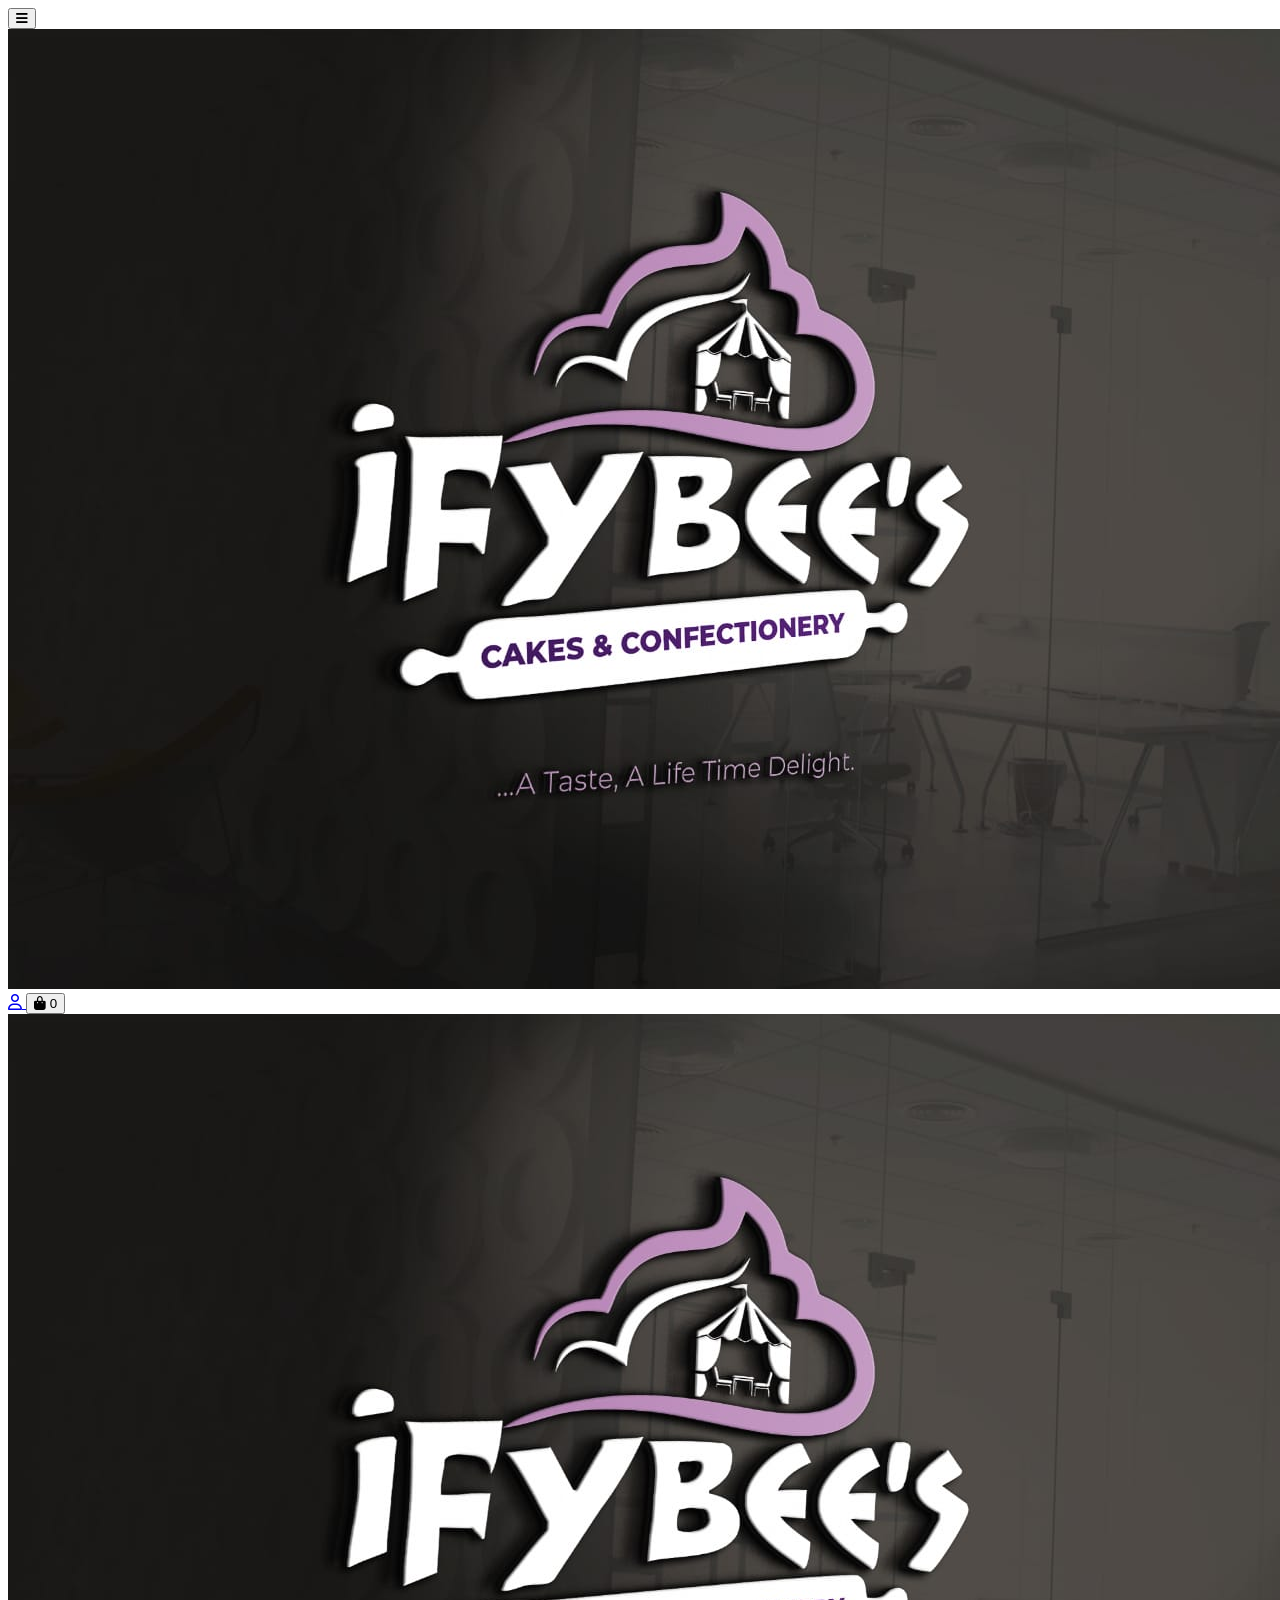
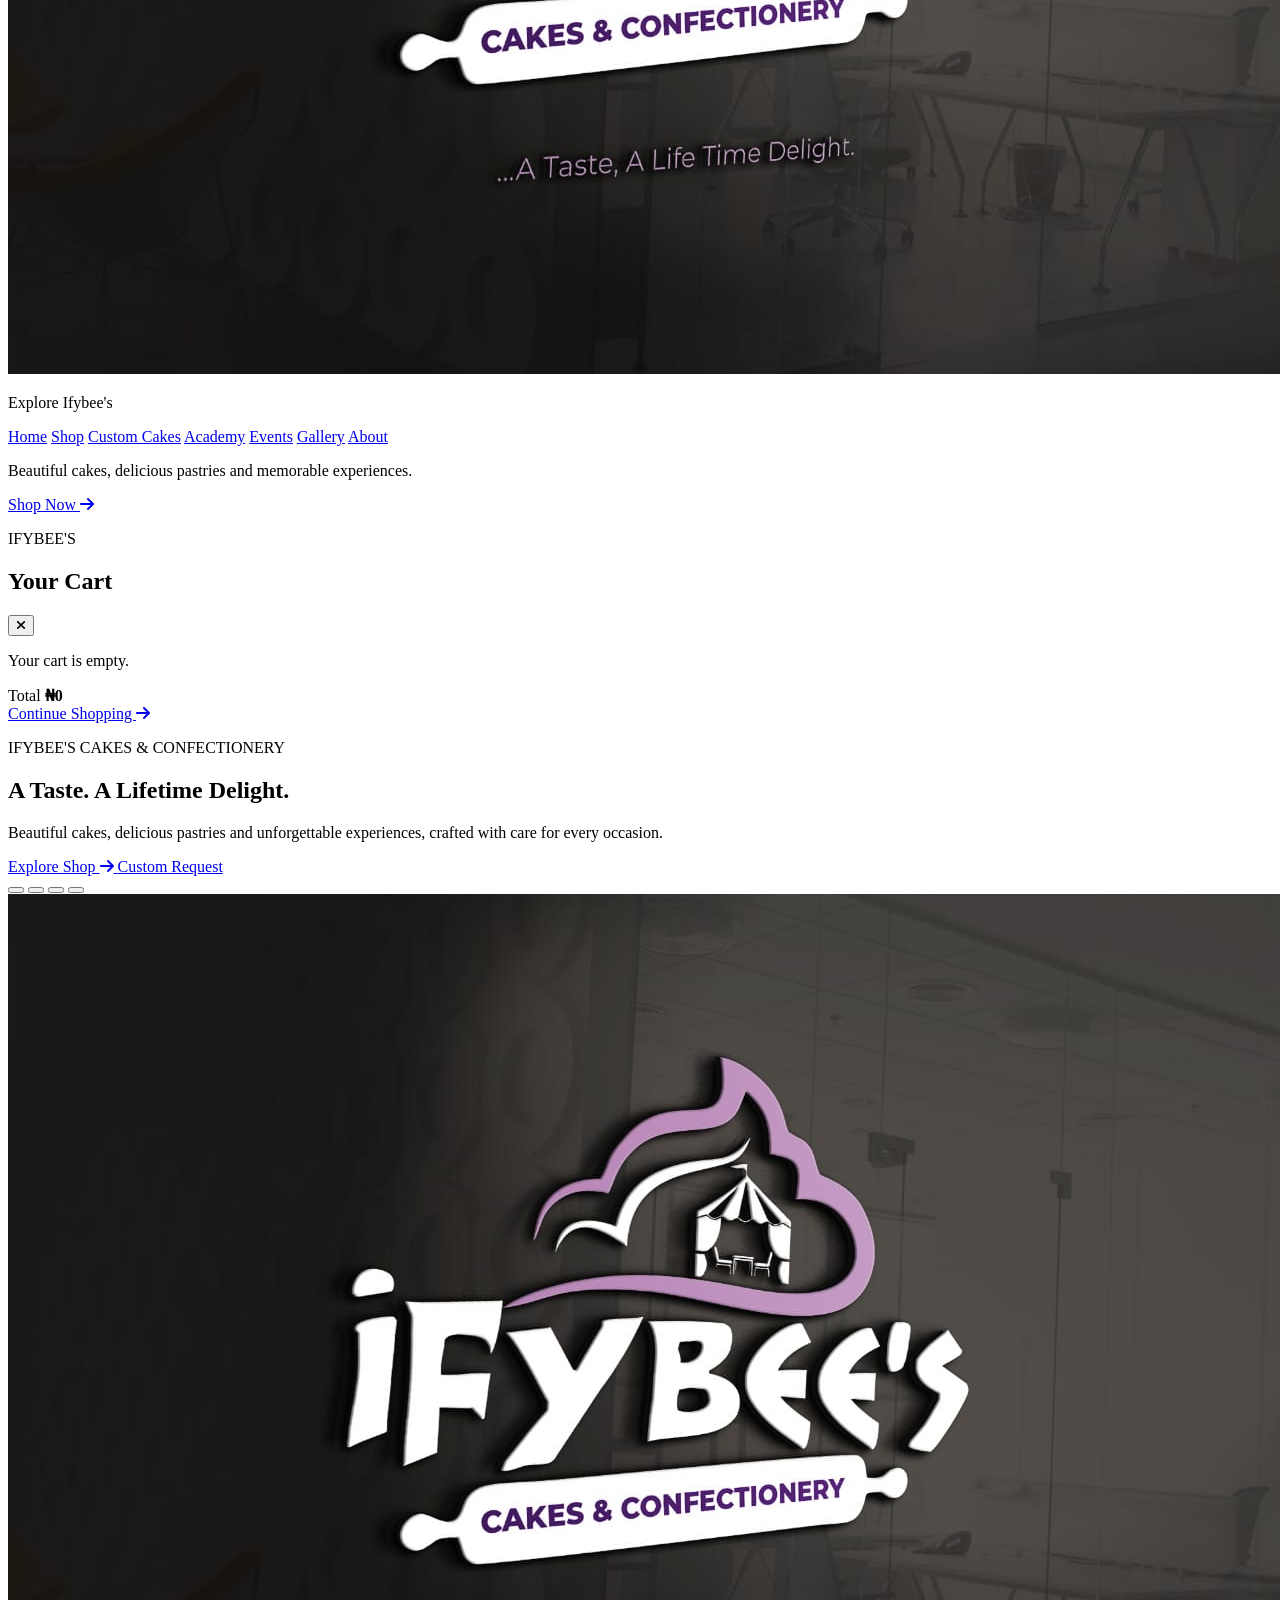
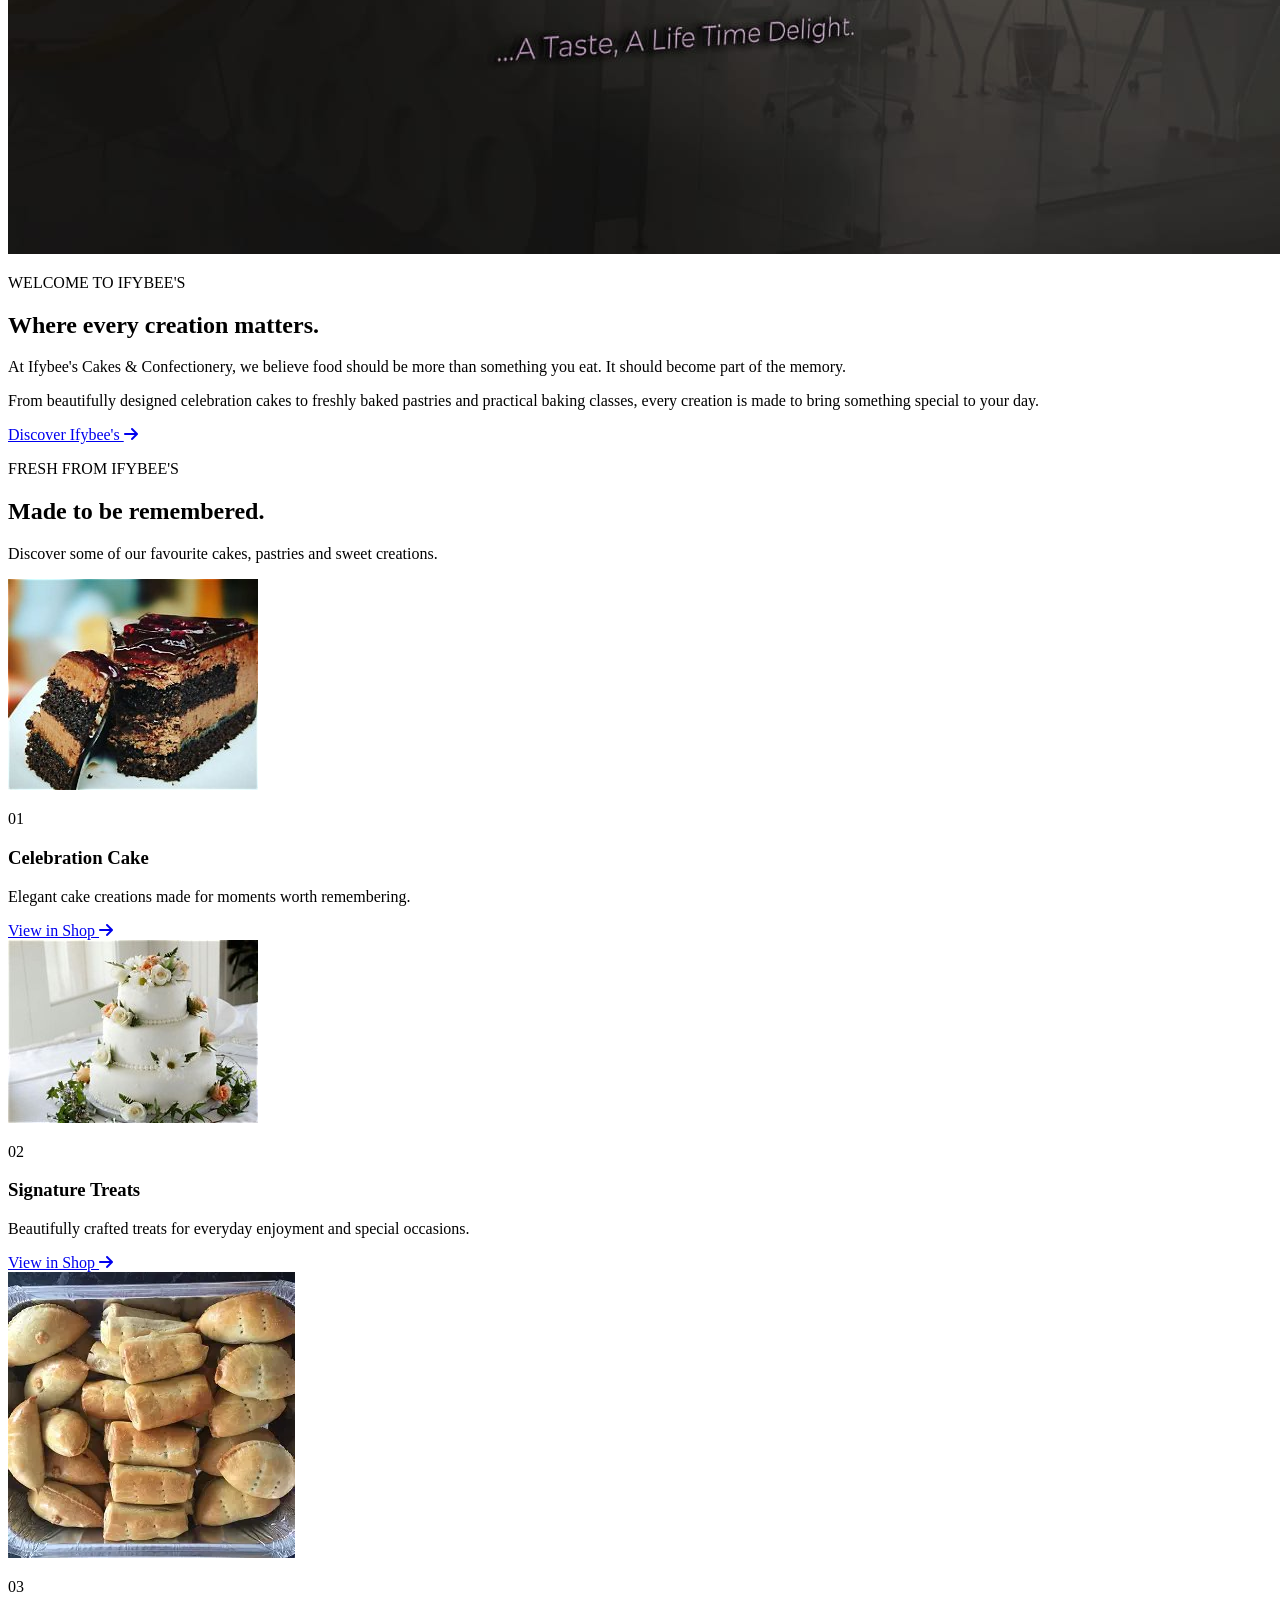
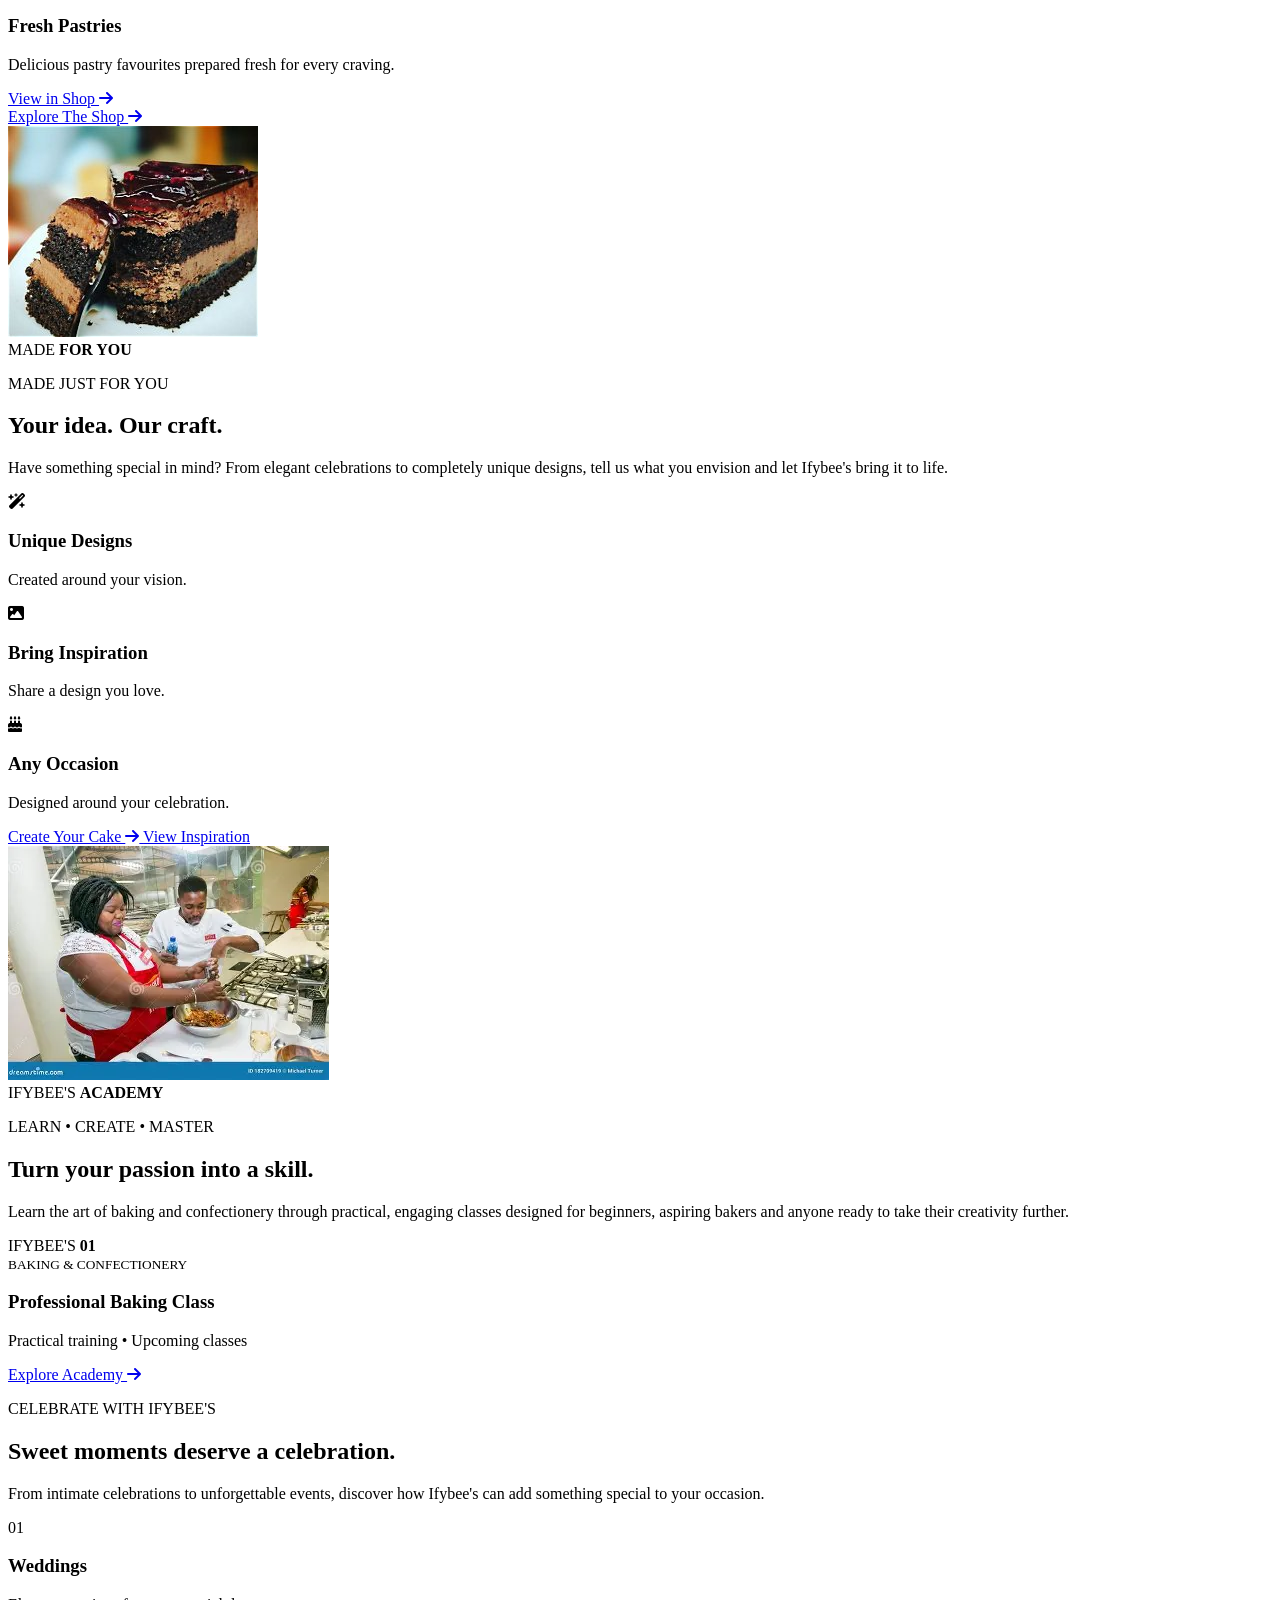
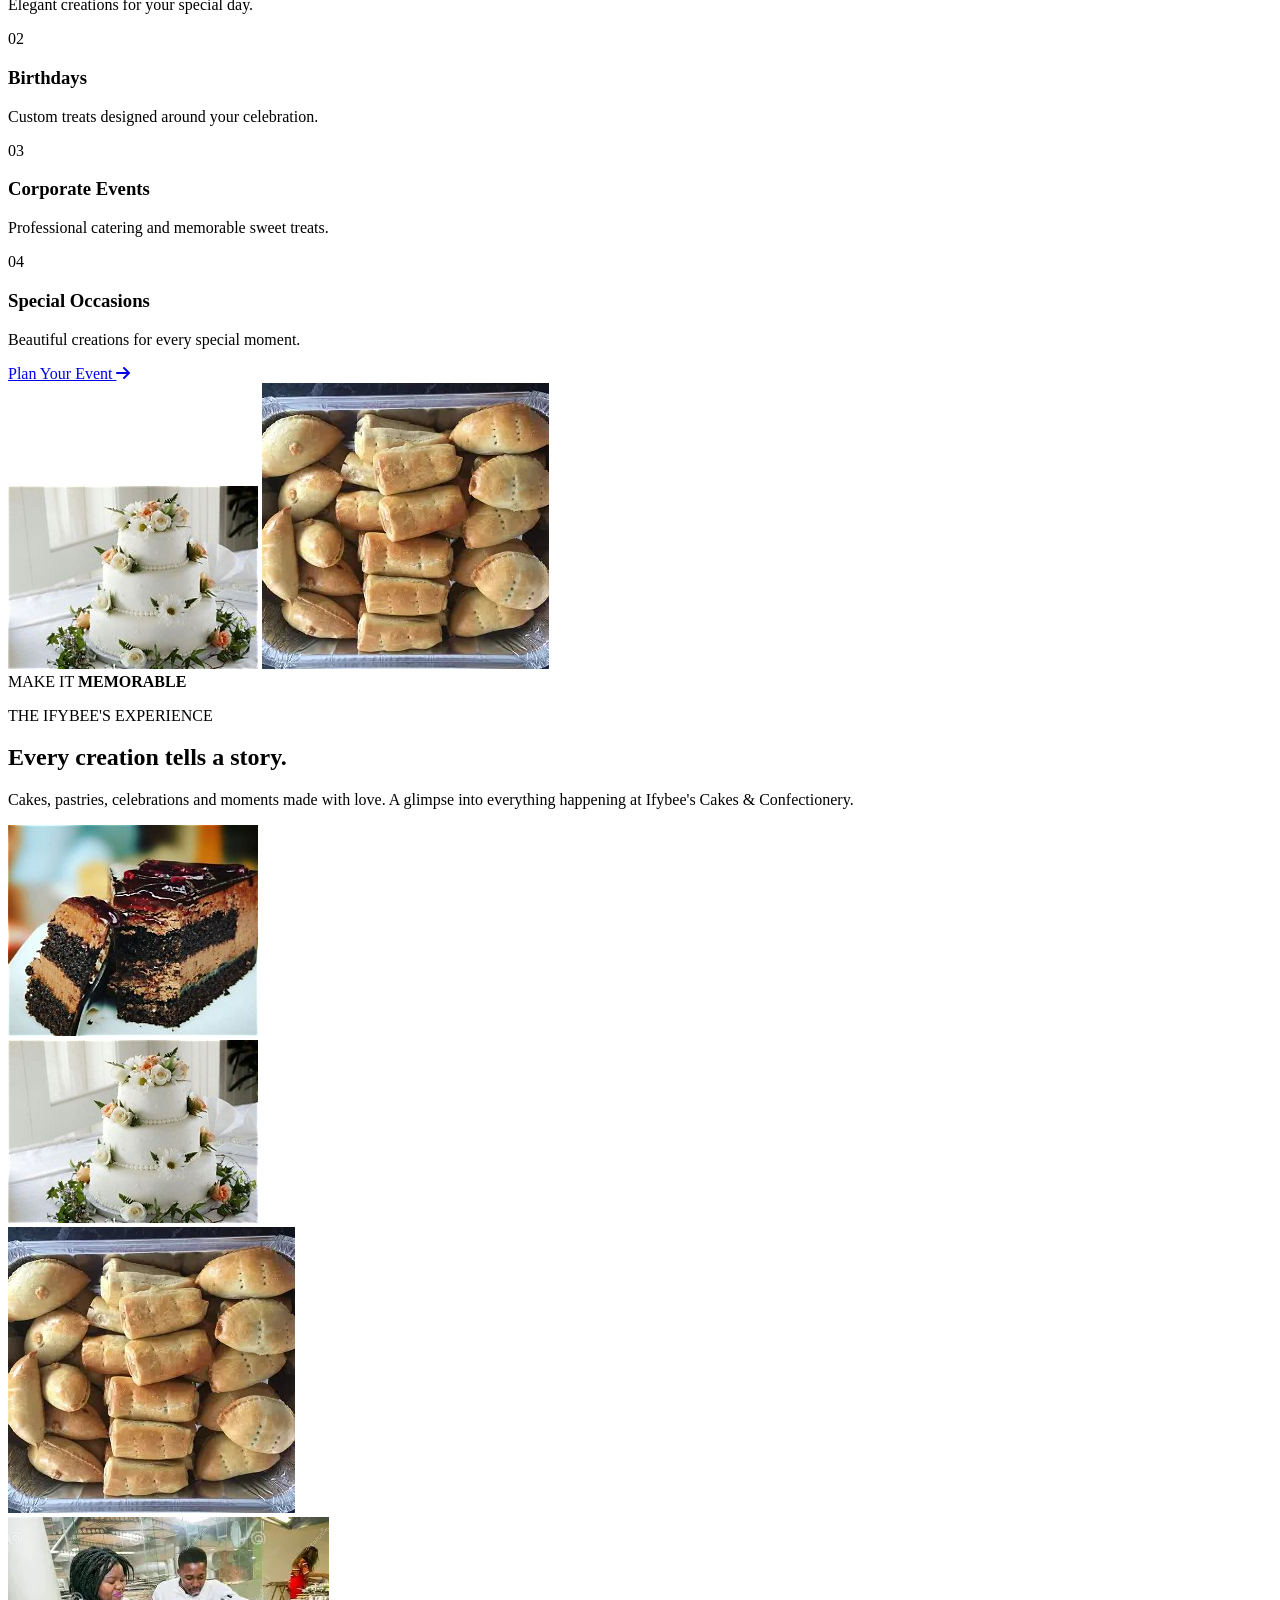
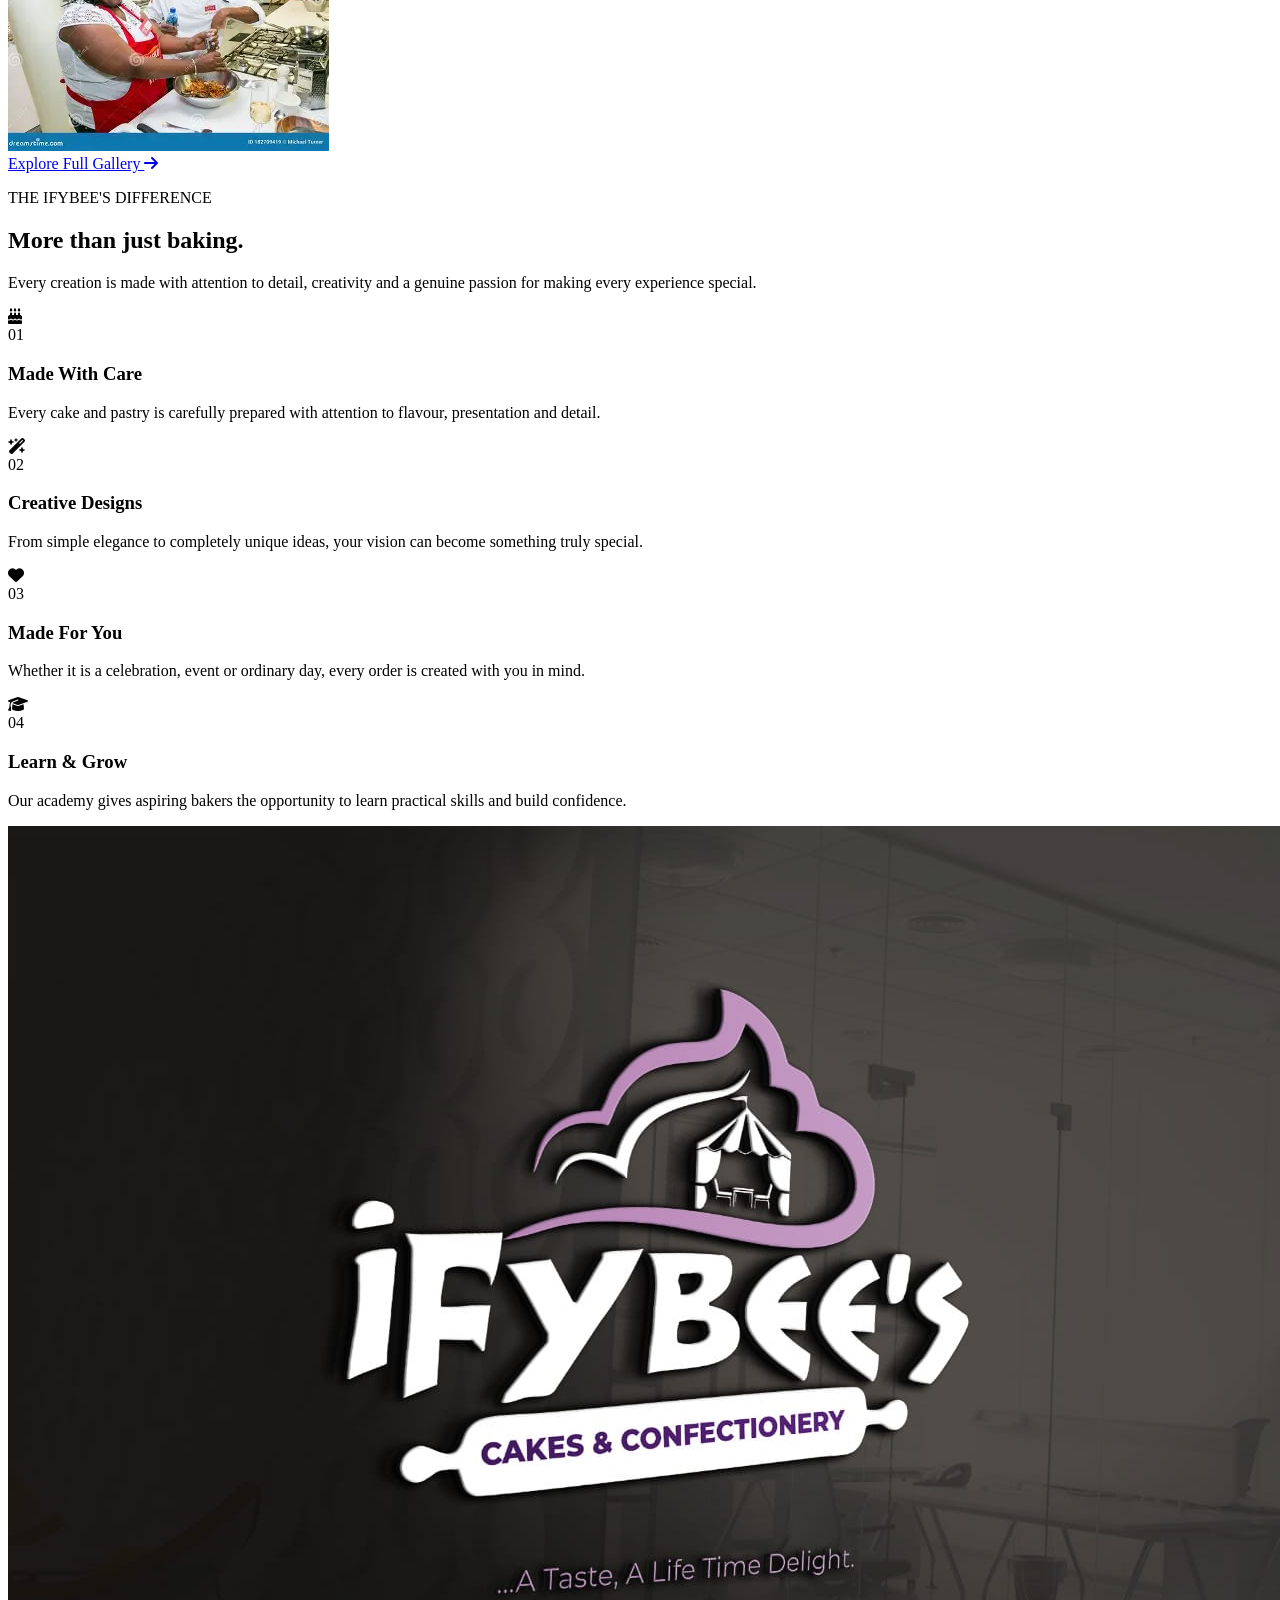
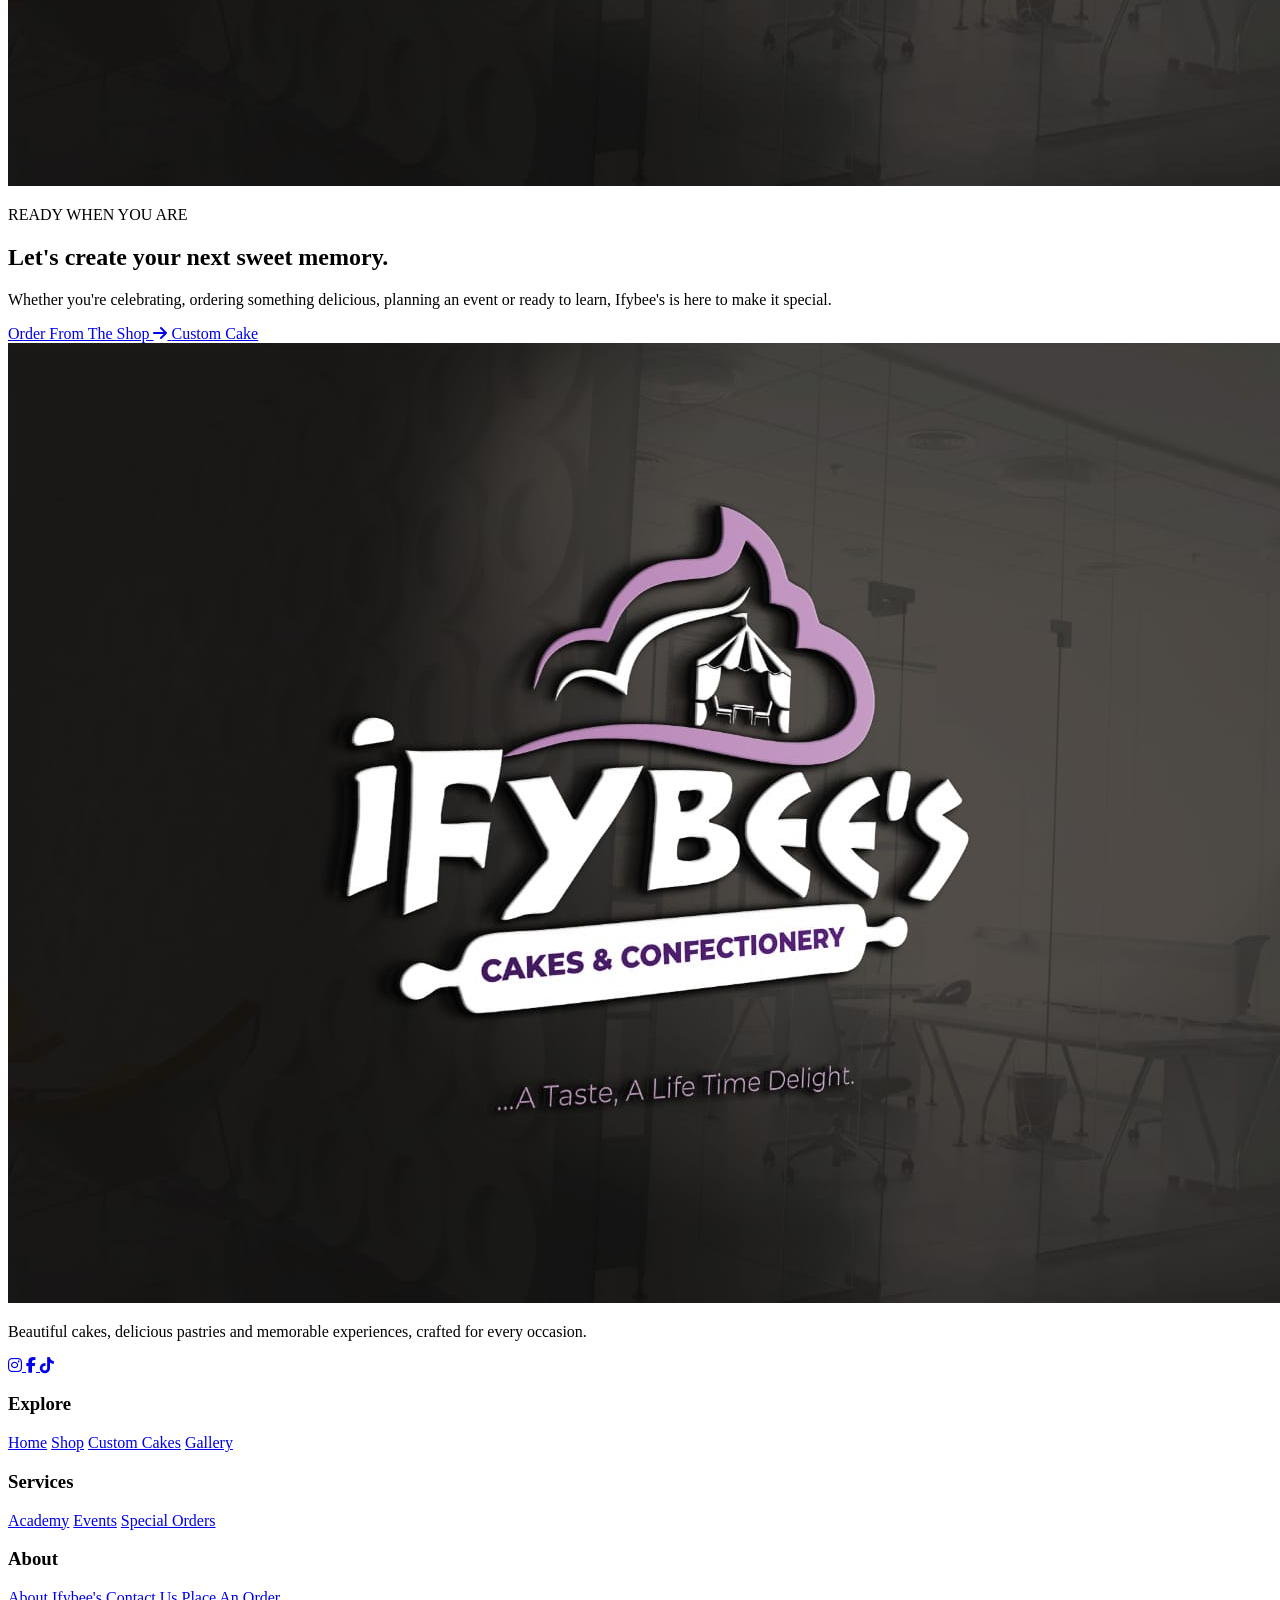
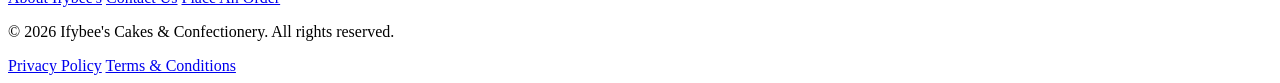
==== commit 57c388b4: "Changed the visual theme of ifybee cakes to a creaam aesthetic as dark theme original  color scheme " ====
--- a/index.html
+++ b/index.html
@@ -17,53 +17,58 @@
         href="https://fonts.googleapis.com/css2?family=Cormorant+Garamond:wght@500;600;700&family=Manrope:wght@400;500;600;700;800&display=swap"
         rel="stylesheet">
 
-    <link rel="stylesheet" href="https://cdnjs.cloudflare.com/ajax/libs/font-awesome/6.5.2/css/all.min.css">
-
-    <link rel="stylesheet" href="css/Homepage.css">
-    <link rel="stylesheet" href="css/responsiveness.css">
-
+    <link rel="stylesheet"
+        href="https://cdnjs.cloudflare.com/ajax/libs/font-awesome/6.5.2/css/all.min.css">
+
+    <link rel="stylesheet" href="CSS/Homepage.css">
+    <link rel="stylesheet" href="CSS/responsiveness.css">
 </head>
 
 <body>
 
-    <header class="navbar">
-
-        <a class="logo" aria-label="Ifybee's Cakes & Confectionery">
-            <img src="IMAGES/ifybeeslogo.jpg" alt="Ifybee's Cakes & Confectionery logo">
+    <!-- HEADER -->
+
+    <header class="header">
+
+        <button class="menu-btn" type="button" aria-label="Open menu">
+            <i class="fa-solid fa-bars"></i>
+        </button>
+
+        <a href="index.html" class="logo">
+            <img src="IMAGES/ifybeeslogo.jpg" alt="Ifybee's Cakes and Confectionery">
         </a>
 
-
-        <div class="nav-actions">
-            <button class="cart-button" type="button" aria-label="Shopping cart" title="Shopping cart">
-                <i class="fa-solid fa-bag-shopping" aria-hidden="true"></i>
-                
-            <span class="cart-count" hidden>0</span></button>
-
-            <button class="menu-button" type="button" aria-label="Open navigation menu" aria-expanded="false"
-                aria-controls="site-menu">
-                <i class="fa-solid fa-bars" aria-hidden="true"></i>
+        <div class="header-icons">
+
+            <a href="about.html" class="user-btn" aria-label="About Ifybee's">
+                <i class="fa-regular fa-user"></i>
+            </a>
+
+            <button class="cart-btn" type="button" aria-label="Open shopping cart">
+                <i class="fa-solid fa-bag-shopping"></i>
+                <span class="cart-count">0</span>
             </button>
+
         </div>
+
     </header>
 
 
-    <div class="menu-overlay" aria-hidden="true"></div>
-    <aside class="side-menu" id="site-menu" aria-hidden="true">
-        <div class="side-menu-header">
-            <div>
-                <span class="menu-small-title">IFYBEE'S</span>
-                <span class="menu-title">MENU</span>
-            </div>
-
-            <button class="close-menu" type="button" aria-label="Close navigation menu">
-                <i class="fa-solid fa-xmark" aria-hidden="true"></i>
-            </button>
-
+    <!-- SIDE MENU -->
+
+    <div class="menu-overlay"></div>
+
+    <aside class="menu">
+
+        <div class="menu-logo">
+            <img src="IMAGES/ifybeeslogo.jpg" alt="Ifybee's Cakes and Confectionery">
         </div>
 
-
-        <nav class="side-menu-links" aria-label="Main navigation">
-
+        <p class="menu-title">Explore Ifybee's</p>
+
+        <nav>
+
+            <a href="index.html">Home</a>
             <a href="shop.html">Shop</a>
             <a href="customcakes.html">Custom Cakes</a>
             <a href="academy.html">Academy</a>
@@ -73,143 +78,254 @@
 
         </nav>
 
-
-        <div class="side-menu-footer">
+        <div class="menu-bottom">
+
             <p>
-                Something beautiful is waiting for you.
+                Beautiful cakes, delicious pastries and memorable experiences.
             </p>
-            <a href="shop.html" class="menu-order-button">Order Something Special
-                <i class="fa-solid fa-arrow-right"></i></a>
+
+            <a href="shop.html" class="menu-btn-link">
+                Shop Now
+                <i class="fa-solid fa-arrow-right"></i>
+            </a>
+
         </div>
 
     </aside>
 
+
+    <!-- CART -->
+
+    <div class="cart-overlay"></div>
+
+    <aside class="cart">
+
+        <div class="cart-header">
+
+            <div>
+                <p class="small-title">IFYBEE'S</p>
+                <h2>Your Cart</h2>
+            </div>
+
+            <button class="cart-close" type="button" aria-label="Close cart">
+                <i class="fa-solid fa-xmark"></i>
+            </button>
+
+        </div>
+
+        <div class="cart-items"></div>
+
+        <div class="cart-bottom">
+
+            <div class="cart-total">
+                <span>Total</span>
+                <strong class="cart-total-price">₦0</strong>
+            </div>
+
+            <a href="shop.html" class="cart-checkout">
+                Continue Shopping
+                <i class="fa-solid fa-arrow-right"></i>
+            </a>
+
+        </div>
+
+    </aside>
+
+
     <main>
-        <!-- IFYBEE'S HERO SECTION IMAGE SLIDESHOW -->
+
+        <!-- HERO -->
+
         <section class="hero">
-            <div class="hero-slides" aria-hidden="true">
-                <div class="hero-slide slide-one active"></div>
-                <div class="hero-slide slide-two"></div>
-                <div class="hero-slide slide-three"></div>
-                <div class="hero-slide slide-four"></div>
-            </div>
-
-            <div class="hero-overlay"></div>
-            <div class="hero-glow"></div>
-
-            <div class="hero-sparkles" aria-hidden="true">
-                <span></span>
-                <span></span>
-                <span></span>
-                <span></span>
-                <span></span>
-                <span></span>
-                <span></span>
-                <span></span>
-            </div>
+
+            <div class="slides">
+
+                <!-- Add more slides by copying one of these blocks -->
+
+                <div class="slide active"
+                    style="background-image: url('IMAGES/cakes/cake image 3.jpg');">
+                </div>
+
+                <div class="slide"
+                    style="background-image: url('IMAGES/slide/background cake.jpg');">
+                </div>
+
+                <div class="slide"
+                    style="background-image: url('IMAGES/pastries/meatpie.webp');">
+                </div>
+
+                <div class="slide"
+                    style="background-image: url('IMAGES/academy/A.webp');">
+                </div>
+
+            </div>
+
+            <div class="hero-dark"></div>
 
             <div class="hero-content">
+
                 <p class="hero-label">
                     IFYBEE'S CAKES & CONFECTIONERY
                 </p>
+
                 <h1>
                     A Taste.
                     <span>A Lifetime Delight.</span>
                 </h1>
-                <p class="hero-description">
+
+                <p class="hero-text">
                     Beautiful cakes, delicious pastries and unforgettable
                     experiences, crafted with care for every occasion.
                 </p>
 
                 <div class="hero-buttons">
-                    <a href="gallery.html" class="btn btn-primary">Explore Our Creations
+
+                    <a href="shop.html" class="button main-button">
+                        Explore Shop
                         <i class="fa-solid fa-arrow-right"></i>
                     </a>
-                    <a href="customcakes.html" class="btn btn-outline">
-                        Customize Your Cakes
+
+                    <a href="customcakes.html" class="button outline-button">
+                        Custom Request
                     </a>
-                </div>
+
+                </div>
+
             </div>
 
             <div class="hero-bottom">
-                <div class="hero-scroll">
-                    <span class="scroll-line"></span>
-                    <span>Scroll to explore</span>
-                </div>
-
-                <div class="hero-navigation" aria-label="Hero slideshow controls">
-                    <button class="slide-dot active" type="button" aria-label="Show slide 1"
-                        aria-current="true"></button>
-                    <button class="slide-dot" type="button" aria-label="Show slide 2" aria-current="false"></button>
-                    <button class="slide-dot" type="button" aria-label="Show slide 3" aria-current="false"></button>
-                    <button class="slide-dot" type="button" aria-label="Show slide 4" aria-current="false"></button>
-                </div>
-
-            </div>
+
+                <div class="slide-lines">
+
+                    <button class="slide-line active" type="button"
+                        aria-label="Show slide 1"></button>
+
+                    <button class="slide-line" type="button"
+                        aria-label="Show slide 2"></button>
+
+                    <button class="slide-line" type="button"
+                        aria-label="Show slide 3"></button>
+
+                    <button class="slide-line" type="button"
+                        aria-label="Show slide 4"></button>
+
+                </div>
+
+            </div>
+
         </section>
 
 
-        <section class="intro-section">
-            <div class="intro-content reveal-item">
-                <p class="section-label"> WELCOME TO IFYBEE'S</p>
+        <!-- INTRO -->
+
+        <section class="intro">
+
+            <div class="brand-mark">
+                <span></span>
+                <img src="IMAGES/ifybeeslogo.jpg" alt="Ifybee's">
+                <span></span>
+            </div>
+
+            <p class="section-title">
+                WELCOME TO IFYBEE'S
+            </p>
+
+            <h2>
+                Where every
+                <span>creation matters.</span>
+            </h2>
+
+            <p>
+                At Ifybee's Cakes & Confectionery, we believe food should be
+                more than something you eat. It should become part of the memory.
+            </p>
+
+            <p>
+                From beautifully designed celebration cakes to freshly baked
+                pastries and practical baking classes, every creation is made
+                to bring something special to your day.
+            </p>
+
+            <a href="about.html" class="text-link">
+                Discover Ifybee's
+                <i class="fa-solid fa-arrow-right"></i>
+            </a>
+
+        </section>
+
+
+        <!-- PRODUCTS -->
+
+        <section class="products">
+
+            <div class="section-heading">
+
+                <p class="section-title">
+                    FRESH FROM IFYBEE'S
+                </p>
+
                 <h2>
-                    Where every <span>creation matters.</span></h2>
-                <p>At Ifybee's Cakes & Confectionery, we believe food should be more than something you eat.
-                    It should become part of the memory.</p>
-                <p> From beautifully designed celebration cakes to freshly baked pastries and practical baking classes,
-                    every
-                    creation is made to bring something special to your day.</p>
-
-                <a href="about.html" class="aboutifybees-link">Discover Ifybee's<i class="fa-solid fa-arrow-right"></i>
-                </a>
-
-            </div>
-        </section>
-
-        <!-- FEATURED PRODUCTS -->
-        <section class="featured-products">
-            <div class="fp-heading reveal-item">
-                <p class="fp-label">FRESH FROM IFYBEE'S</p>
-                <h2>Made to be<span> remembered</span></h2>
-                <p class="fp-description">
-                    Discover some of our favourite cakes, pastries and sweet creations.</p>
+                    Made to be
+                    <span>remembered.</span>
+                </h2>
+
+                <p>
+                    Discover some of our favourite cakes, pastries and sweet
+                    creations.
+                </p>
+
             </div>
 
 
             <div class="product-grid">
 
-                <article class="product-card reveal-item">
-
-                    <div class="product-image">
-                        <img src="IMAGES/cakes/cake image 3.jpg" alt="Ifybee's celebration cake" loading="lazy">
-                
-                    </div>
-
-                    <div class="product-info">
+                <article class="card">
+
+                    <div class="card-image">
+                        <img src="IMAGES/cakes/cake image 3.jpg"
+                            alt="Ifybee's celebration cake">
+                    </div>
+
+                    <div class="card-content">
+
+                        <p class="card-number">01</p>
+
                         <h3>Celebration Cake</h3>
 
                         <p>
-                            Elegant cake creations made for moments worth remembering.</p>
-                        <a href="shop.html" class="product-link">
+                            Elegant cake creations made for moments worth
+                            remembering.
+                        </p>
+
+                        <a href="shop.html">
                             View in Shop
                             <i class="fa-solid fa-arrow-right"></i>
                         </a>
-                    </div>
+
+                    </div>
+
                 </article>
 
 
-                <article class="product-card reveal-item">
-                    <div class="product-image">
-                        <img src="IMAGES/slide/background cake.jpg" alt="Ifybee's cake creation" loading="lazy">
-                    </div>
-
-                    <div class="product-info">
-                        <h3> Signature Treats </h3>
-                        <p>Beautifully crafted treats for everyday enjoyment and special occasions.</p>
-
-                        <strong class="product-price" data-price="20000">₦20,000</strong>
-
-                        <a href="shop.html" class="product-link">
+                <article class="card">
+
+                    <div class="card-image">
+                        <img src="IMAGES/slide/background cake.jpg"
+                            alt="Ifybee's cake creation">
+                    </div>
+
+                    <div class="card-content">
+
+                        <p class="card-number">02</p>
+
+                        <h3>Signature Treats</h3>
+
+                        <p>
+                            Beautifully crafted treats for everyday enjoyment
+                            and special occasions.
+                        </p>
+
+                        <a href="shop.html">
                             View in Shop
                             <i class="fa-solid fa-arrow-right"></i>
                         </a>
@@ -219,31 +335,39 @@
                 </article>
 
 
-                <article class="product-card reveal-item">
-
-                    <div class="product-image">
-                        <img src="IMAGES/pastries/meatpie.webp" alt="Ifybee's meat pie" loading="lazy">
-           
-                    </div>
-
-                    <div class="product-info">
-                        <h3> Fresh Pastries </h3>
-                        <p> Delicious pastry favourites prepared fresh for every craving. </p>
-
-                        <strong class="product-price" data-price="5000">₦5,000</strong>
-
-                        <a href="shop.html" class="product-link">
+                <article class="card">
+
+                    <div class="card-image">
+                        <img src="IMAGES/pastries/meatpie.webp"
+                            alt="Ifybee's meat pie">
+                    </div>
+
+                    <div class="card-content">
+
+                        <p class="card-number">03</p>
+
+                        <h3>Fresh Pastries</h3>
+
+                        <p>
+                            Delicious pastry favourites prepared fresh for
+                            every craving.
+                        </p>
+
+                        <a href="shop.html">
                             View in Shop
                             <i class="fa-solid fa-arrow-right"></i>
                         </a>
 
                     </div>
+
                 </article>
 
             </div>
 
-            <div class="center-button reveal-item">
-                <a href="shop.html" class="btn btn-outline">
+
+            <div class="center">
+
+                <a href="shop.html" class="button dark-button">
                     Explore The Shop
                     <i class="fa-solid fa-arrow-right"></i>
                 </a>
@@ -252,33 +376,49 @@
 
         </section>
 
+
         <!-- CUSTOM CAKES -->
-        <section class="custom-cakes">
-            <div class="custom-cakes-image reveal-item">
-                <img src="IMAGES/cakes/cake image 3.jpg" alt="Custom cake by Ifybee's" loading="lazy">
+
+        <section class="custom">
+
+            <div class="custom-image">
+
+                <img src="IMAGES/cakes/cake image 3.jpg"
+                    alt="Custom cake by Ifybee's">
+
                 <div class="image-label">
                     <span>MADE</span>
                     <strong>FOR YOU</strong>
                 </div>
-            </div>
-
-            <div class="custom-cakes-content reveal-item">
-                <p class="section-label"> MADE JUST FOR YOU </p>
+
+            </div>
+
+
+            <div class="custom-content">
+
+                <p class="section-title">
+                    MADE JUST FOR YOU
+                </p>
+
                 <h2>
                     Your idea.
                     <span>Our craft.</span>
                 </h2>
-                <p class="custom-cakes-description">
+
+                <p>
                     Have something special in mind? From elegant celebrations
                     to completely unique designs, tell us what you envision
                     and let Ifybee's bring it to life.
                 </p>
 
-                <div class="custom-cakes-features">
-                    <div class="custom-feature">
-                        <span class="custom-feature-icon">
+
+                <div class="features">
+
+                    <div class="feature">
+
+                        <div class="feature-icon">
                             <i class="fa-solid fa-wand-magic-sparkles"></i>
-                        </span>
+                        </div>
 
                         <div>
                             <h3>Unique Designs</h3>
@@ -287,164 +427,199 @@
 
                     </div>
 
-                    <div class="custom-feature">
-                        <span class="custom-feature-icon">
+
+                    <div class="feature">
+
+                        <div class="feature-icon">
                             <i class="fa-solid fa-image"></i>
-                        </span>
+                        </div>
+
                         <div>
                             <h3>Bring Inspiration</h3>
                             <p>Share a design you love.</p>
                         </div>
 
                     </div>
-                    <div class="custom-feature">
-                        <span class="custom-feature-icon">
+
+
+                    <div class="feature">
+
+                        <div class="feature-icon">
                             <i class="fa-solid fa-cake-candles"></i>
-                        </span>
+                        </div>
+
                         <div>
-                            <h3>Designed for any occasion.</h3>
+                            <h3>Any Occasion</h3>
+                            <p>Designed around your celebration.</p>
                         </div>
-                    </div>
-                </div>
-
-                <div class="custom-cakes-buttons">
-                    <a href="customcakes.html" class="btn btn-primary">
+
+                    </div>
+
+                </div>
+
+
+                <div class="buttons">
+
+                    <a href="customcakes.html" class="button main-button">
                         Create Your Cake
                         <i class="fa-solid fa-arrow-right"></i>
                     </a>
-                    <a href="gallery.html" class="btn btn-outline">
+
+                    <a href="gallery.html" class="button outline-button">
                         View Inspiration
                     </a>
-                </div>
-            </div>
+
+                </div>
+
+            </div>
+
         </section>
 
 
         <!-- ACADEMY -->
-        <section class="academy-section">
-            <div class="academy-image reveal-item">
-                <img src="IMAGES/academy/A.webp" alt="Ifybee's Baking Academy" loading="lazy">
-                <div class="academy-image-badge">
+
+        <section class="academy">
+
+            <div class="academy-image">
+
+                <img src="IMAGES/academy/A.webp"
+                    alt="Ifybee's Baking Academy">
+
+                <div class="academy-label">
                     <span>IFYBEE'S</span>
                     <strong>ACADEMY</strong>
                 </div>
-            </div>
-
-
-            <div class="academy-content reveal-item">
-                <p class="section-label"> LEARN • CREATE • MASTER </p>
-                <h2> Turn your passion
+
+            </div>
+
+
+            <div class="academy-content">
+
+                <p class="section-title">
+                    LEARN • CREATE • MASTER
+                </p>
+
+                <h2>
+                    Turn your passion
                     <span>into a skill.</span>
                 </h2>
 
-                <p class="academy-description">
-                    Learn the art of baking and confectionery through
-                    practical, engaging classes designed for beginners,
-                    aspiring bakers and anyone ready to take their creativity
-                    further.
-                </p>
-
-                <div class="academy-class">
-                    <div class="academy-class-date">
-                        <span>UPCOMING</span>
-                        <strong>CLASS</strong>
-                    </div>
-
-                    <div class="academy-class-info">
-                        <p> BAKING & CONFECTIONERY </p>
-                        <h3> Professional Baking Class </h3>
-
-                        <div class="academy-class-details">
-                            <span> <i class="fa-solid fa-calendar"></i> Upcoming </span>
-
-                            <span> <i class="fa-solid fa-clock"></i> Practical </span>
-                        </div>
-                    </div>
-                </div>
-
-                <div class="academy-buttons">
-                    <a href="academy.html" class="btn btn-primary">
-                        Explore Academy
-                        <i class="fa-solid fa-arrow-right"></i>
-                    </a>
-                    <a href="academy.html" class="btn btn-outline">
-                        View Classes
-                    </a>
-                </div>
-            </div>
+                <p>
+                    Learn the art of baking and confectionery through practical,
+                    engaging classes designed for beginners, aspiring bakers
+                    and anyone ready to take their creativity further.
+                </p>
+
+
+                <div class="class-box">
+
+                    <div class="class-number">
+                        <span>IFYBEE'S</span>
+                        <strong>01</strong>
+                    </div>
+
+                    <div>
+                        <small>BAKING & CONFECTIONERY</small>
+                        <h3>Professional Baking Class</h3>
+
+                        <p>
+                            Practical training • Upcoming classes
+                        </p>
+                    </div>
+
+                </div>
+
+
+                <a href="academy.html" class="button main-button">
+                    Explore Academy
+                    <i class="fa-solid fa-arrow-right"></i>
+                </a>
+
+            </div>
+
         </section>
 
 
         <!-- EVENTS -->
 
-        <section class="events-section">
-            <div class="events-content reveal-item">
-                <p class="section-label"> CELEBRATE WITH IFYBEE'S </p>
-                <h2> Sweet moments <span>deserve a celebration.</span> </h2>
-                <p class="events-description">
+        <section class="events">
+
+            <div class="events-content">
+
+                <p class="section-title">
+                    CELEBRATE WITH IFYBEE'S
+                </p>
+
+                <h2>
+                    Sweet moments
+                    <span>deserve a celebration.</span>
+                </h2>
+
+                <p>
                     From intimate celebrations to unforgettable events,
                     discover how Ifybee's can add something special to your
                     occasion.
                 </p>
 
 
-                <div class="event-types">
-                    <div class="event-type">
-                        <span class="event-number">01</span>
-                        <div>
+                <div class="event-list">
+
+                    <div>
+                        <span>01</span>
+                        <section>
                             <h3>Weddings</h3>
                             <p>Elegant creations for your special day.</p>
-                        </div>
-                    </div>
-
-                    <div class="event-type">
-                        <span class="event-number">02</span>
-                        <div>
+                        </section>
+                    </div>
+
+                    <div>
+                        <span>02</span>
+                        <section>
                             <h3>Birthdays</h3>
                             <p>Custom treats designed around your celebration.</p>
-                        </div>
-                    </div>
-
-                    <div class="event-type">
-                        <span class="event-number">03</span>
-                        <div>
+                        </section>
+                    </div>
+
+                    <div>
+                        <span>03</span>
+                        <section>
                             <h3>Corporate Events</h3>
                             <p>Professional catering and memorable sweet treats.</p>
-                        </div>
-                    </div>
-
-                    <div class="event-type">
-                        <span class="event-number">04</span>
-                        <div>
+                        </section>
+                    </div>
+
+                    <div>
+                        <span>04</span>
+                        <section>
                             <h3>Special Occasions</h3>
-                            <p>Beautiful creations for every moment worth celebrating.</p>
-                        </div>
-                    </div>
-                </div>
-
-
-                <a href="events.html" class="btn btn-primary">
+                            <p>Beautiful creations for every special moment.</p>
+                        </section>
+                    </div>
+
+                </div>
+
+
+                <a href="events.html" class="button main-button">
                     Plan Your Event
                     <i class="fa-solid fa-arrow-right"></i>
                 </a>
-            </div>
-
-            <div class="events-visual reveal-item">
-                <div class="events-image-main">
-                    <img src="IMAGES/slide/background cake.jpg" alt="Ifybee's celebration cake" loading="lazy">
-                </div>
-
-                <div class="events-image-small">
-                    <img src="IMAGES/pastries/meatpie.webp" alt="Ifybee's pastry" loading="lazy">
-                </div>
-
-
-                <div class="events-accent">
-
-                    <span>MAKE IT</span>
-
+
+            </div>
+
+
+            <div class="events-images">
+
+                <img class="event-main-image"
+                    src="IMAGES/slide/background cake.jpg"
+                    alt="Ifybee's celebration cake">
+
+                <img class="event-small-image"
+                    src="IMAGES/pastries/meatpie.webp"
+                    alt="Ifybee's pastry">
+
+                <div class="event-word">
+                    MAKE IT
                     <strong>MEMORABLE</strong>
-
                 </div>
 
             </div>
@@ -454,11 +629,11 @@
 
         <!-- GALLERY -->
 
-        <section class="gallery-section">
-
-            <div class="gallery-heading reveal-item">
-
-                <p class="section-label">
+        <section class="gallery">
+
+            <div class="section-heading">
+
+                <p class="section-title">
                     THE IFYBEE'S EXPERIENCE
                 </p>
 
@@ -467,7 +642,7 @@
                     <span>a story.</span>
                 </h2>
 
-                <p class="gallery-description">
+                <p>
                     Cakes, pastries, celebrations and moments made with love.
                     A glimpse into everything happening at Ifybee's Cakes &
                     Confectionery.
@@ -478,54 +653,32 @@
 
             <div class="gallery-grid">
 
-                <div class="gallery-card gallery-large reveal-item">
-
-                    <img src="IMAGES/cakes/cake image 3.jpg" alt="Ifybee's cake creation" loading="lazy">
-
-                </div>
-
-
-                <div class="gallery-card reveal-item">
-
-                    <img src="IMAGES/slide/background cake.jpg" alt="Ifybee's cake" loading="lazy">
-
-                </div>
-
-
-                <div class="gallery-card reveal-item">
-
-                    <img src="IMAGES/pastries/meatpie.webp" alt="Ifybee's meat pie" loading="lazy">
-
-                </div>
-
-
-                <div class="gallery-card gallery-tall reveal-item">
-
-                    <img src="IMAGES/pastries/IMG-20260720-WA0073.jpg" alt="Ifybee's pastry creation" loading="lazy">
-
-                </div>
-
-
-                <div class="gallery-card reveal-item">
-
-                    <img src="IMAGES/academy/A.webp" alt="Ifybee's Baking Academy" loading="lazy">
-
-                </div>
-
-
-                <div class="gallery-card reveal-item">
-
-                    <img src="IMAGES/academy/file_000000003fd08246ad0846f3a525e5c6.png" alt="Ifybee's Academy"
-                        loading="lazy">
-
-                </div>
-
-            </div>
-
-
-            <div class="center-button reveal-item">
-
-                <a href="gallery.html" class="btn btn-primary">
+                <div>
+                    <img src="IMAGES/cakes/cake image 3.jpg"
+                        alt="Ifybee's cake">
+                </div>
+
+                <div>
+                    <img src="IMAGES/slide/background cake.jpg"
+                        alt="Ifybee's cake">
+                </div>
+
+                <div>
+                    <img src="IMAGES/pastries/meatpie.webp"
+                        alt="Ifybee's meat pie">
+                </div>
+
+                <div>
+                    <img src="IMAGES/academy/A.webp"
+                        alt="Ifybee's Academy">
+                </div>
+
+            </div>
+
+
+            <div class="center">
+
+                <a href="gallery.html" class="button dark-button">
                     Explore Full Gallery
                     <i class="fa-solid fa-arrow-right"></i>
                 </a>
@@ -537,11 +690,11 @@
 
         <!-- WHY IFYBEE'S -->
 
-        <section class="why-section">
-
-            <div class="why-heading reveal-item">
-
-                <p class="section-label">
+        <section class="why">
+
+            <div class="section-heading">
+
+                <p class="section-title">
                     THE IFYBEE'S DIFFERENCE
                 </p>
 
@@ -559,15 +712,15 @@
             </div>
 
 
-            <div class="why-features">
-
-                <article class="why-card reveal-item">
-
-                    <div class="why-card-icon">
+            <div class="why-grid">
+
+                <article class="why-card">
+
+                    <div class="why-icon">
                         <i class="fa-solid fa-cake-candles"></i>
                     </div>
 
-                    <span class="why-card-number">01</span>
+                    <span>01</span>
 
                     <h3>Made With Care</h3>
 
@@ -579,13 +732,13 @@
                 </article>
 
 
-                <article class="why-card reveal-item">
-
-                    <div class="why-card-icon">
+                <article class="why-card">
+
+                    <div class="why-icon">
                         <i class="fa-solid fa-wand-magic-sparkles"></i>
                     </div>
 
-                    <span class="why-card-number">02</span>
+                    <span>02</span>
 
                     <h3>Creative Designs</h3>
 
@@ -597,13 +750,13 @@
                 </article>
 
 
-                <article class="why-card reveal-item">
-
-                    <div class="why-card-icon">
+                <article class="why-card">
+
+                    <div class="why-icon">
                         <i class="fa-solid fa-heart"></i>
                     </div>
 
-                    <span class="why-card-number">03</span>
+                    <span>03</span>
 
                     <h3>Made For You</h3>
 
@@ -615,19 +768,19 @@
                 </article>
 
 
-                <article class="why-card reveal-item">
-
-                    <div class="why-card-icon">
+                <article class="why-card">
+
+                    <div class="why-icon">
                         <i class="fa-solid fa-graduation-cap"></i>
                     </div>
 
-                    <span class="why-card-number">04</span>
+                    <span>04</span>
 
                     <h3>Learn & Grow</h3>
 
                     <p>
-                        Our academy gives aspiring bakers the opportunity to
-                        learn practical skills and build their confidence.
+                        Our academy gives aspiring bakers the opportunity
+                        to learn practical skills and build confidence.
                     </p>
 
                 </article>
@@ -637,54 +790,41 @@
         </section>
 
 
-        <!-- WHATSAPP CTA -->
-
-        <section class="order-cta">
-
-            <div class="cta-glow"></div>
-
-            <div class="cta-content reveal-item">
-
-                <p class="section-label">
-                    READY WHEN YOU ARE
-                </p>
-
-                <h2>
-                    Let's create your
-                    <span>next sweet memory.</span>
-                </h2>
-
-                <p>
-                    Whether you're celebrating, ordering something delicious,
-                    planning an event or ready to learn, Ifybee's is here to
-                    make it special.
-                </p>
-
-
-                <div class="cta-buttons">
-
-                    <a href="shop.html" class="btn btn-primary">
-                        Order From The Shop
-                        <i class="fa-solid fa-arrow-right"></i>
-                    </a>
-
-                    <a href="customcakes.html" class="btn btn-outline">
-                        Custom Cake
-                    </a>
-
-                </div>
-
-
-                <div class="whatsapp-placeholder">
-
-                    <i class="fa-brands fa-whatsapp"></i>
-
-                    <div>
-                        <strong>Want to order directly?</strong>
-                        <span>WhatsApp ordering will be connected here.</span>
-                    </div>
-
-                </div>
+        <!-- CTA -->
+
+        <section class="cta">
+
+            <div class="cta-logo">
+                <img src="IMAGES/ifybeeslogo.jpg"
+                    alt="Ifybee's Cakes and Confectionery">
+            </div>
+
+            <p class="section-title">
+                READY WHEN YOU ARE
+            </p>
+
+            <h2>
+                Let's create your
+                <span>next sweet memory.</span>
+            </h2>
+
+            <p>
+                Whether you're celebrating, ordering something delicious,
+                planning an event or ready to learn, Ifybee's is here to
+                make it special.
+            </p>
+
+
+            <div class="buttons">
+
+                <a href="shop.html" class="button main-button">
+                    Order From The Shop
+                    <i class="fa-solid fa-arrow-right"></i>
+                </a>
+
+                <a href="customcakes.html" class="button outline-button">
+                    Custom Cake
+                </a>
 
             </div>
 
@@ -695,42 +835,32 @@
 
     <!-- FOOTER -->
 
-    <footer class="site-footer">
-
-        <div class="footer-main">
+    <footer class="footer">
+
+        <div class="footer-top">
 
             <div class="footer-brand">
 
-                <a href="index.html" class="footer-logo">
-
-                    <img src="IMAGES/ifybeeslogo.jpg" alt="Ifybee's Cakes & Confectionery">
-
-                </a>
+                <img src="IMAGES/ifybeeslogo.jpg"
+                    alt="Ifybee's Cakes and Confectionery">
 
                 <p>
                     Beautiful cakes, delicious pastries and memorable
                     experiences, crafted for every occasion.
                 </p>
 
-
-                <div class="footer-socials">
-
-                    <a href="#" aria-label="Instagram" title="Instagram">
-
+                <div class="socials">
+
+                    <a href="#" aria-label="Instagram">
                         <i class="fa-brands fa-instagram"></i>
-
                     </a>
 
-                    <a href="#" aria-label="Facebook" title="Facebook">
-
+                    <a href="#" aria-label="Facebook">
                         <i class="fa-brands fa-facebook-f"></i>
-
                     </a>
 
-                    <a href="#" aria-label="TikTok" title="TikTok">
-
+                    <a href="#" aria-label="TikTok">
                         <i class="fa-brands fa-tiktok"></i>
-
                     </a>
 
                 </div>
@@ -756,7 +886,6 @@
 
                 <a href="academy.html">Academy</a>
                 <a href="events.html">Events</a>
-                <a href="events.html">Catering</a>
                 <a href="customcakes.html">Special Orders</a>
 
             </div>
@@ -782,40 +911,19 @@
                 All rights reserved.
             </p>
 
-            <div class="footer-legal">
-
+            <div>
                 <a href="#">Privacy Policy</a>
-
                 <a href="#">Terms & Conditions</a>
-
             </div>
 
         </div>
 
     </footer>
 
-    <div id="cart-overlay" class="cart-overlay" aria-hidden="true"></div>
-    <aside id="cart" class="cart" aria-hidden="true" aria-label="Shopping cart">
-        <div class="cart-header">
-            <div>
-                <span class="cart-kicker">IFYBEE'S</span>
-                <h2>Your Cart</h2>
-            </div>
-            <button id="close-cart" type="button" aria-label="Close shopping cart">
-                <i class="fa-solid fa-xmark" aria-hidden="true"></i>
-            </button>
-        </div>
-        <div id="cart-list" class="cart-list" aria-live="polite"></div>
-        <div class="cart-footer">
-            <h3>Total: <span id="cart-total">₦0</span></h3>
-            <button class="checkout-button" type="button">Checkout</button>
-        </div>
-    </aside>
-
-
-    <script src="JS/Homepage.js"></script>
 
     <script src="JS/cart.js"></script>
+    <script src="JS/homepage.js"></script>
+
 </body>
 
 </html>
